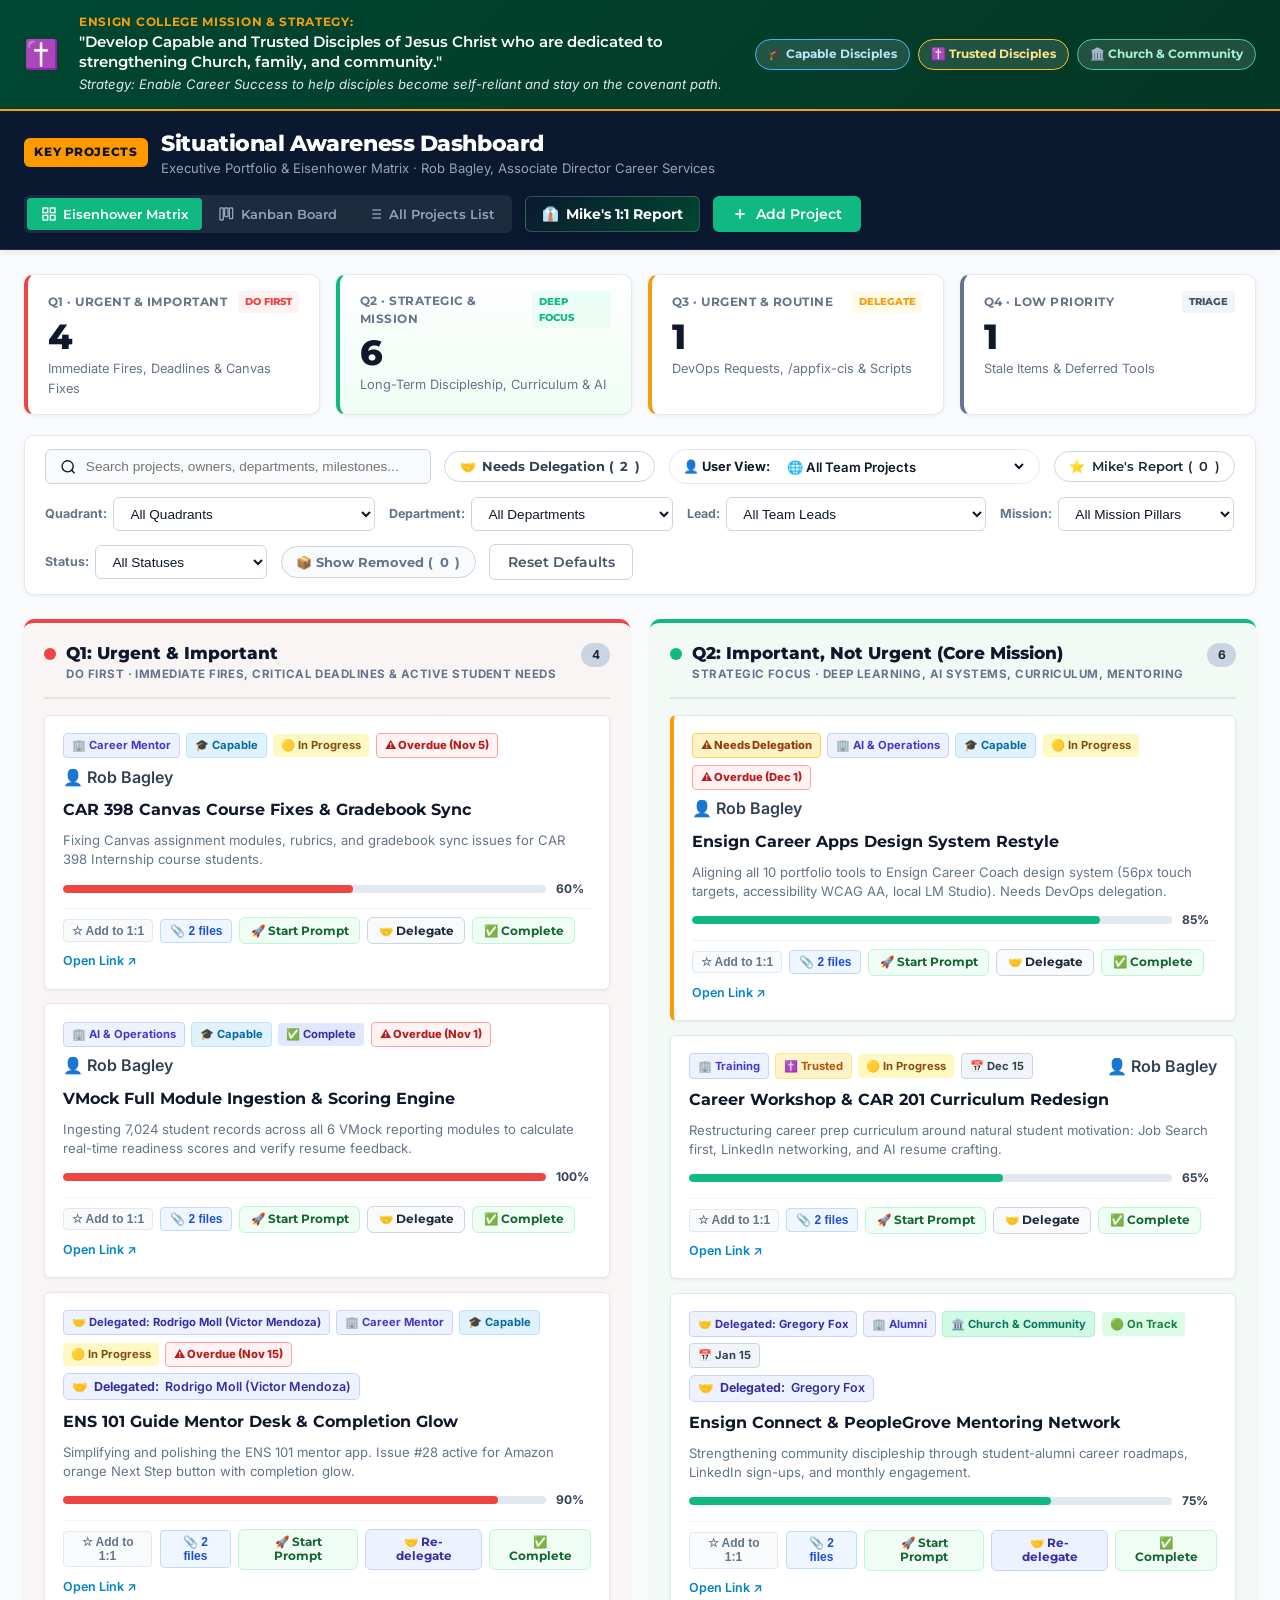
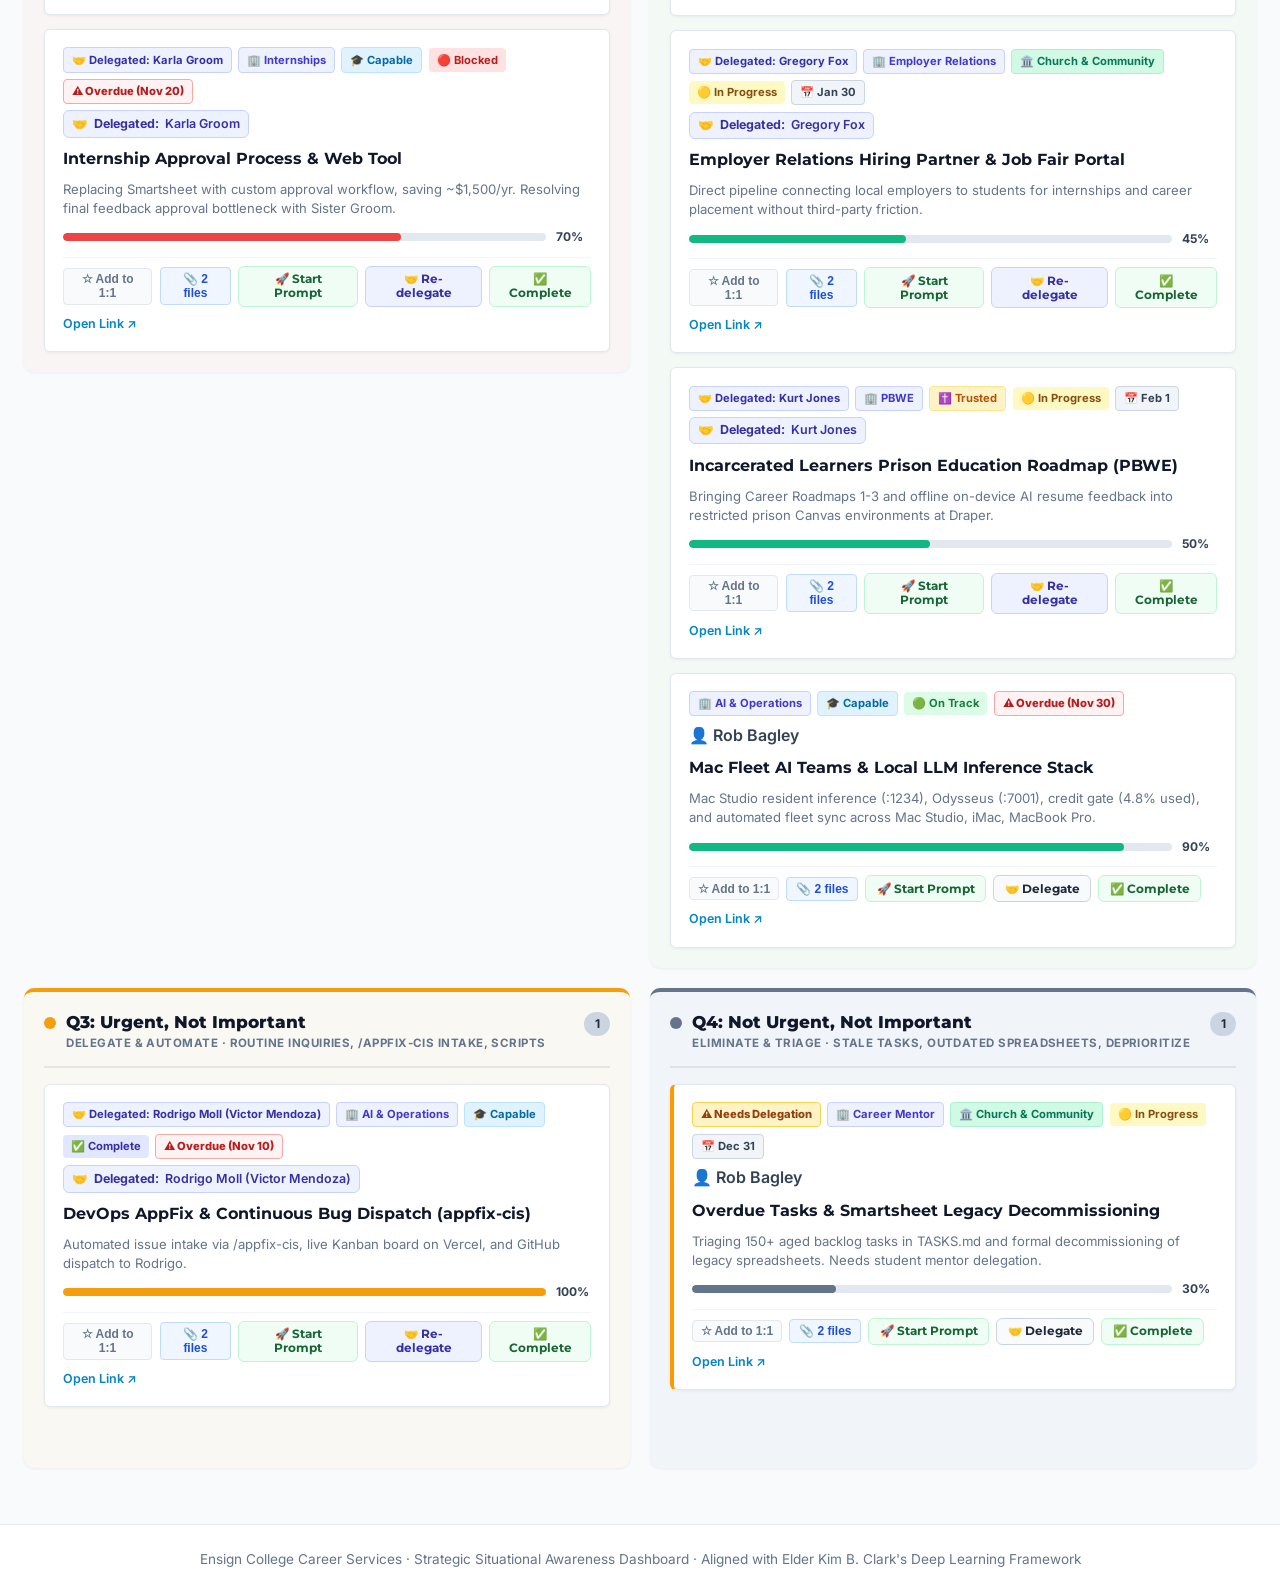
==== public/index.html @ ea10005a "feat(kanban): add Backlog column category across UI, API, MCP, and CLI" ====
<!DOCTYPE html>
<html lang="en">
<head>
  <meta charset="UTF-8">
  <meta name="viewport" content="width=device-width, initial-scale=1.0">
  <title>Ensign Key Projects & Situational Awareness Dashboard</title>
  
  <!-- Favicon and App Manifest -->
  <link rel="icon" type="image/svg+xml" href="favicon.svg">
  <link rel="icon" type="image/png" sizes="32x32" href="favicon-32x32.png">
  <link rel="icon" type="image/png" sizes="16x16" href="favicon-16x16.png">
  <link rel="apple-touch-icon" sizes="180x180" href="apple-touch-icon.png">
  <link rel="manifest" href="site.webmanifest">
  <meta name="theme-color" content="#004731">

  <!-- Typography: Montserrat & Inter (Ensign Career Coach Design System) -->
  <link rel="preconnect" href="https://fonts.googleapis.com">
  <link rel="preconnect" href="https://fonts.gstatic.com" crossorigin>
  <link href="https://fonts.googleapis.com/css2?family=Inter:wght@400;500;600;700&family=Montserrat:wght@600;700;800&display=swap" rel="stylesheet">
  
  <link rel="stylesheet" href="style.css">

  <!-- Vercel Web Analytics -->
  <script>
    window.va = window.va || function () { (window.vaq = window.vaq || []).push(arguments); };
  </script>
  <script defer src="/_vercel/insights/script.js"></script>
  <!-- Vercel Speed Insights -->
  <script>
    window.si = window.si || function () { (window.siq = window.siq || []).push(arguments); };
  </script>
  <script defer src="/_vercel/speed-insights/script.js"></script>
</head>
<body>
  <!-- Mission & Strategic Banner -->
  <div class="mission-banner">
    <div class="mission-container">
      <div class="mission-icon">✝️</div>
      <div class="mission-text">
        <span class="mission-label">Ensign College Mission & Strategy:</span>
        <span class="mission-quote">"Develop Capable and Trusted Disciples of Jesus Christ who are dedicated to strengthening Church, family, and community."</span>
        <span class="strategy-quote">Strategy: Enable Career Success to help disciples become self-reliant and stay on the covenant path.</span>
      </div>
      <div class="mission-pillars">
        <span class="pillar-tag pillar-capable" title="Developing professional competence and practical skills">🎓 Capable Disciples</span>
        <span class="pillar-tag pillar-trusted" title="Developing spiritual integrity and moral character">✝️ Trusted Disciples</span>
        <span class="pillar-tag pillar-community" title="Dedicated to strengthening Church, family, and community">🏛️ Church & Community</span>
      </div>
    </div>
  </div>

  <!-- Header -->
  <header class="app-header">
    <div class="header-container">
      <div class="brand-group">
        <div class="brand-badge">KEY PROJECTS</div>
        <div>
          <h1 class="brand-title">Situational Awareness Dashboard</h1>
          <p class="brand-subtitle">Executive Portfolio & Eisenhower Matrix · Rob Bagley, Associate Director Career Services</p>
        </div>
      </div>
      <div class="header-actions">
        <div class="view-toggle">
          <button id="view-matrix-btn" class="toggle-btn active" title="Eisenhower 2x2 Matrix View">
            <svg width="16" height="16" viewBox="0 0 24 24" fill="none" stroke="currentColor" stroke-width="2"><rect x="3" y="3" width="7" height="7"/><rect x="14" y="3" width="7" height="7"/><rect x="14" y="14" width="7" height="7"/><rect x="3" y="14" width="7" height="7"/></svg>
            Eisenhower Matrix
          </button>
          <button id="view-kanban-btn" class="toggle-btn" title="Trello / Kanban Board View (Grouped by Status with Drag & Drop)">
            <svg width="16" height="16" viewBox="0 0 24 24" fill="none" stroke="currentColor" stroke-width="2"><rect x="3" y="3" width="5" height="18" rx="1"/><rect x="10" y="3" width="5" height="13" rx="1"/><rect x="17" y="3" width="5" height="16" rx="1"/></svg>
            Kanban Board
          </button>
          <button id="view-list-btn" class="toggle-btn" title="All Projects List View">
            <svg width="16" height="16" viewBox="0 0 24 24" fill="none" stroke="currentColor" stroke-width="2"><line x1="8" y1="6" x2="21" y2="6"/><line x1="8" y1="12" x2="21" y2="12"/><line x1="8" y1="18" x2="21" y2="18"/><line x1="3" y1="6" x2="3.01" y2="6"/><line x1="3" y1="12" x2="3.01" y2="12"/><line x1="3" y1="18" x2="3.01" y2="18"/></svg>
            All Projects List
          </button>
        </div>
        <button id="exec-summary-btn" class="btn btn-secondary btn-exec-summary" title="Generate Executive Summary & 1:1 Report for Director Mike Ray">
          <span class="btn-icon">👔</span> Mike's 1:1 Report
        </button>
        <button id="add-project-btn" class="btn btn-primary">
          <svg width="16" height="16" viewBox="0 0 24 24" fill="none" stroke="currentColor" stroke-width="2.5"><line x1="12" y1="5" x2="12" y2="19"/><line x1="5" y1="12" x2="19" y2="12"/></svg>
          Add Project
        </button>
      </div>
    </div>
  </header>

  <main class="dashboard-container">
    <!-- Toolbar & Summary Metrics -->
    <section class="toolbar">
      <div class="metrics-grid">
        <div class="metric-card metric-q1">
          <div class="metric-top">
            <span class="metric-label">Q1 · Urgent & Important</span>
            <span class="metric-quadrant-badge">DO FIRST</span>
          </div>
          <span class="metric-value" id="count-q1">0</span>
          <span class="metric-desc">Immediate Fires, Deadlines & Canvas Fixes</span>
        </div>
        <div class="metric-card metric-q2">
          <div class="metric-top">
            <span class="metric-label">Q2 · Strategic & Mission</span>
            <span class="metric-quadrant-badge">DEEP FOCUS</span>
          </div>
          <span class="metric-value" id="count-q2">0</span>
          <span class="metric-desc">Long-Term Discipleship, Curriculum & AI</span>
        </div>
        <div class="metric-card metric-q3">
          <div class="metric-top">
            <span class="metric-label">Q3 · Urgent & Routine</span>
            <span class="metric-quadrant-badge">DELEGATE</span>
          </div>
          <span class="metric-value" id="count-q3">0</span>
          <span class="metric-desc">DevOps Requests, /appfix-cis & Scripts</span>
        </div>
        <div class="metric-card metric-q4">
          <div class="metric-top">
            <span class="metric-label">Q4 · Low Priority</span>
            <span class="metric-quadrant-badge">TRIAGE</span>
          </div>
          <span class="metric-value" id="count-q4">0</span>
          <span class="metric-desc">Stale Items & Deferred Tools</span>
        </div>
      </div>

      <!-- Controls & Filter Bar -->
      <div class="controls-bar">
        <div class="search-box">
          <svg width="18" height="18" viewBox="0 0 24 24" fill="none" stroke="currentColor" stroke-width="2"><circle cx="11" cy="11" r="8"/><path d="M21 21l-4.35-4.35"/></svg>
          <input type="text" id="search-input" placeholder="Search projects, owners, departments, milestones...">
        </div>

        <!-- Quick "Needs Delegation" Filter Toggle Button -->
        <button id="needs-delegation-btn" class="pill-btn btn-delegation-toggle" title="Filter projects that need delegation or are delegated">
          <span class="pill-icon">🤝</span> Needs Delegation (<span id="needs-delegation-count">0</span>)
        </button>

        <!-- User Perspective View Selector -->
        <div class="user-view-group">
          <label for="user-view-select" class="user-view-label">👤 User View:</label>
          <select id="user-view-select" class="user-view-select" title="Switch dashboard view to see personal and delegated projects for a specific team member">
            <option value="all">🌐 All Team Projects</option>
            <option value="rob">👤 Rob Bagley (Assoc Director)</option>
            <option value="rodrigo">💻 Rodrigo Moll (DevOps Lead)</option>
            <option value="greg">👔 Gregory Fox (Assoc Director)</option>
            <option value="karla">🤝 Karla Groom (Internships)</option>
            <option value="kurt">🏛️ Kurt Jones (PBWE / Prison Ed)</option>
            <option value="joseph">🎓 Joseph Bonilla Abarca (Alumni)</option>
          </select>
        </div>

        <!-- Quick "Mike's Report" Toggle Button -->
        <button id="mikes-report-btn" class="pill-btn btn-mikes-toggle" title="Filter to show only projects marked for Director Mike Ray 1:1 Report">
          <span class="pill-icon">⭐</span> Mike's Report (<span id="mikes-report-count">0</span>)
        </button>

        <!-- Eisenhower Quadrant Filter -->
        <div class="filter-group">
          <label for="filter-quadrant-select" class="filter-label">Quadrant:</label>
          <select id="filter-quadrant-select">
            <option value="all">All Quadrants</option>
            <option value="Q1">Q1: Urgent &amp; Important (Do First)</option>
            <option value="Q2">Q2: Strategic Mission (Deep Focus)</option>
            <option value="Q3">Q3: Urgent &amp; Routine (Delegate)</option>
            <option value="Q4">Q4: Low Priority (Triage)</option>
          </select>
        </div>

        <!-- Department Category Filter -->
        <div class="filter-group">
          <label for="filter-department" class="filter-label">Department:</label>
          <select id="filter-department">
            <option value="all">All Departments</option>
            <option value="Career Mentor">Career Mentor</option>
            <option value="Alumni">Alumni</option>
            <option value="Employer Relations">Employer Relations</option>
            <option value="PBWE">PBWE (Prison Education)</option>
            <option value="Internships">Internships</option>
            <option value="Training">Training</option>
            <option value="AI & Operations">AI & Operations</option>
          </select>
        </div>

        <!-- Lead / Owner Filter -->
        <div class="filter-group">
          <label for="filter-owner" class="filter-label">Lead:</label>
          <select id="filter-owner">
            <option value="all">All Team Leads</option>
          </select>
        </div>

        <!-- Mission Pillar Filter -->
        <div class="filter-group">
          <label for="filter-pillar" class="filter-label">Mission:</label>
          <select id="filter-pillar">
            <option value="all">All Mission Pillars</option>
            <option value="Capable">Capable Disciples</option>
            <option value="Trusted">Trusted Disciples</option>
            <option value="Community">Church & Community</option>
          </select>
        </div>

        <!-- Status Filter -->
        <div class="filter-group">
          <label for="filter-status" class="filter-label">Status:</label>
          <select id="filter-status">
            <option value="all">All Statuses</option>
            <option value="Backlog">📥 Backlog</option>
            <option value="On Track">🟢 On Track</option>
            <option value="In Progress">🟡 In Progress</option>
            <option value="Blocked">🔴 Blocked / Waiting</option>
            <option value="Completed">✅ Completed</option>
          </select>
        </div>

        <!-- Toggle Archive / Removed Cards Button -->
        <button id="toggle-removed-btn" class="pill-btn btn-archive-toggle" title="Show or hide cards marked Complete & Removed">
          📦 Show Removed (<span id="removed-count">0</span>)
        </button>

        <button id="reset-storage-btn" class="btn btn-outline" title="Reset to standard Mem project defaults">Reset Defaults</button>
      </div>

      <!-- Active User View Perspective Banner -->
      <div id="active-user-view-banner" class="active-user-view-banner" style="display: none;">
        <div class="banner-left">
          <span class="banner-badge user-view-badge">PERSPECTIVE</span>
          <span id="active-user-view-text" class="banner-text">Viewing Rodrigo Moll's Workspace (3 projects)</span>
        </div>
        <button type="button" id="clear-user-view-btn" class="btn-clear-user-view" title="Reset view back to all team projects">✕ View All Team Projects</button>
      </div>

      <!-- Active Quadrant Filter Banner -->
      <div id="active-quadrant-banner" class="active-quadrant-banner" style="display: none;">
        <div class="banner-left">
          <span class="banner-badge">ACTIVE FILTER</span>
          <span id="active-quadrant-banner-text" class="banner-text">Showing Q1: Urgent &amp; Important projects only</span>
        </div>
        <button type="button" id="clear-quadrant-banner-btn" class="btn-clear-quadrant" title="Clear Quadrant Filter">✕ Show All Quadrants</button>
      </div>
    </section>

    <!-- VIEW 1: Eisenhower Matrix View (2x2 Grid) -->
    <section id="matrix-view" class="eisenhower-grid">
      <!-- Q1: Urgent & Important (Do First) -->
      <div class="quadrant-box q1-box">
        <div class="quadrant-header">
          <div class="quadrant-title-group">
            <span class="quadrant-indicator q1-ind"></span>
            <div>
              <h2 class="quadrant-title">Q1: Urgent & Important</h2>
              <span class="quadrant-action">DO FIRST · Immediate Fires, Critical Deadlines & Active Student Needs</span>
            </div>
          </div>
          <span class="quadrant-count" id="count-badge-q1">0</span>
        </div>
        <div class="quadrant-cards" id="cards-q1"></div>
      </div>

      <!-- Q2: Not Urgent & Important (Schedule / Strategic Mission) -->
      <div class="quadrant-box q2-box">
        <div class="quadrant-header">
          <div class="quadrant-title-group">
            <span class="quadrant-indicator q2-ind"></span>
            <div>
              <h2 class="quadrant-title">Q2: Important, Not Urgent (Core Mission)</h2>
              <span class="quadrant-action">STRATEGIC FOCUS · Deep Learning, AI Systems, Curriculum, Mentoring</span>
            </div>
          </div>
          <span class="quadrant-count" id="count-badge-q2">0</span>
        </div>
        <div class="quadrant-cards" id="cards-q2"></div>
      </div>

      <!-- Q3: Urgent & Not Important (Delegate / Automate) -->
      <div class="quadrant-box q3-box">
        <div class="quadrant-header">
          <div class="quadrant-title-group">
            <span class="quadrant-indicator q3-ind"></span>
            <div>
              <h2 class="quadrant-title">Q3: Urgent, Not Important</h2>
              <span class="quadrant-action">DELEGATE & AUTOMATE · Routine Inquiries, /appfix-cis Intake, Scripts</span>
            </div>
          </div>
          <span class="quadrant-count" id="count-badge-q3">0</span>
        </div>
        <div class="quadrant-cards" id="cards-q3"></div>
      </div>

      <!-- Q4: Not Urgent & Not Important (Eliminate / Triage) -->
      <div class="quadrant-box q4-box">
        <div class="quadrant-header">
          <div class="quadrant-title-group">
            <span class="quadrant-indicator q4-ind"></span>
            <div>
              <h2 class="quadrant-title">Q4: Not Urgent, Not Important</h2>
              <span class="quadrant-action">ELIMINATE & TRIAGE · Stale Tasks, Outdated Spreadsheets, Deprioritize</span>
            </div>
          </div>
          <span class="quadrant-count" id="count-badge-q4">0</span>
        </div>
        <div class="quadrant-cards" id="cards-q4"></div>
      </div>
    </section>

    <!-- VIEW 2: Trello / Kanban Board View (Grouped by Workflow Status) -->
    <section id="kanban-view" class="kanban-board-view" style="display: none;">
      <!-- Column 1: Backlog -->
      <div class="kanban-column kanban-col-backlog" id="kanban-col-backlog" data-status="Backlog">
        <div class="kanban-column-header">
          <div class="kanban-col-title-group">
            <span class="kanban-col-indicator ind-backlog"></span>
            <h2 class="kanban-col-title">📥 Backlog</h2>
            <span class="kanban-col-count" id="count-kanban-backlog">0</span>
          </div>
          <p class="kanban-col-subtitle">Queued & upcoming tasks</p>
        </div>
        <div class="kanban-column-cards" id="cards-kanban-backlog" data-status="Backlog"></div>
      </div>

      <!-- Column 2: On Track / Planning -->
      <div class="kanban-column kanban-col-on-track" id="kanban-col-on-track" data-status="On Track">
        <div class="kanban-column-header">
          <div class="kanban-col-title-group">
            <span class="kanban-col-indicator ind-on-track"></span>
            <h2 class="kanban-col-title">🟢 On Track</h2>
            <span class="kanban-col-count" id="count-kanban-on-track">0</span>
          </div>
          <p class="kanban-col-subtitle">On schedule & planning</p>
        </div>
        <div class="kanban-column-cards" id="cards-kanban-on-track" data-status="On Track"></div>
      </div>

      <!-- Column 2: In Progress -->
      <div class="kanban-column kanban-col-in-progress" id="kanban-col-in-progress" data-status="In Progress">
        <div class="kanban-column-header">
          <div class="kanban-col-title-group">
            <span class="kanban-col-indicator ind-in-progress"></span>
            <h2 class="kanban-col-title">🟡 In Progress</h2>
            <span class="kanban-col-count" id="count-kanban-in-progress">0</span>
          </div>
          <p class="kanban-col-subtitle">Active execution & work</p>
        </div>
        <div class="kanban-column-cards" id="cards-kanban-in-progress" data-status="In Progress"></div>
      </div>

      <!-- Column 3: Blocked / Waiting -->
      <div class="kanban-column kanban-col-blocked" id="kanban-col-blocked" data-status="Blocked">
        <div class="kanban-column-header">
          <div class="kanban-col-title-group">
            <span class="kanban-col-indicator ind-blocked"></span>
            <h2 class="kanban-col-title">🔴 Blocked / Waiting</h2>
            <span class="kanban-col-count" id="count-kanban-blocked">0</span>
          </div>
          <p class="kanban-col-subtitle">Needs unblocking or review</p>
        </div>
        <div class="kanban-column-cards" id="cards-kanban-blocked" data-status="Blocked"></div>
      </div>

      <!-- Column 4: Completed -->
      <div class="kanban-column kanban-col-completed" id="kanban-col-completed" data-status="Completed">
        <div class="kanban-column-header">
          <div class="kanban-col-title-group">
            <span class="kanban-col-indicator ind-completed"></span>
            <h2 class="kanban-col-title">✅ Completed</h2>
            <span class="kanban-col-count" id="count-kanban-completed">0</span>
          </div>
          <p class="kanban-col-subtitle">Delivered & verified</p>
        </div>
        <div class="kanban-column-cards" id="cards-kanban-completed" data-status="Completed"></div>
      </div>
    </section>

    <!-- VIEW 3: All Projects List View -->
    <section id="list-view" class="projects-list-view" style="display: none;">
      <div class="list-cards-container" id="all-projects-list"></div>
    </section>
  </main>

  <!-- Project Edit / Add Modal -->
  <div id="project-modal" class="modal-overlay" style="display: none;">
    <div class="modal-card">
      <div class="modal-header">
        <h3 id="modal-title">Edit Project</h3>
        <button id="modal-close" class="btn-close">&times;</button>
      </div>
      <form id="project-form">
        <input type="hidden" id="form-id">
        <div class="form-row">
          <div class="form-group flex-2">
            <label for="form-title">Project Name</label>
            <input type="text" id="form-title" required placeholder="e.g. CAR 398 Canvas fixes">
          </div>
          <div class="form-group flex-1 combobox-wrapper">
            <label for="form-owner">Owner / Lead (Type to search)</label>
            <div class="combobox-input-container">
              <input type="text" id="form-owner" class="combobox-input" autocomplete="off" placeholder="Type to search team members..." required>
              <button type="button" class="combobox-toggle-btn" id="owner-toggle-btn" tabindex="-1" title="Show all team members">▾</button>
            </div>
            <ul id="owner-dropdown-list" class="combobox-dropdown" style="display: none;"></ul>
          </div>
        </div>

        <div class="form-row">
          <div class="form-group flex-1">
            <label class="checkbox-label" for="form-needs-delegation" style="margin-top: 1.8rem;">
              <input type="checkbox" id="form-needs-delegation">
              <span>⚠️ Flag as <strong>Needs Delegation</strong></span>
            </label>
          </div>
          <div class="form-group flex-2 combobox-wrapper">
            <label for="form-delegated-owner">Delegated Worker (Type to search)</label>
            <div class="combobox-input-container">
              <input type="text" id="form-delegated-owner" class="combobox-input" autocomplete="off" placeholder="Leave blank if owned by Rob, or pick coworker...">
              <button type="button" class="combobox-toggle-btn" id="delegated-toggle-btn" tabindex="-1" title="Show all team members">▾</button>
            </div>
            <ul id="delegated-dropdown-list" class="combobox-dropdown" style="display: none;"></ul>
          </div>
        </div>

        <div class="form-row">
          <div class="form-group flex-1">
            <label for="form-department">Department Category</label>
            <select id="form-department" required>
              <option value="Career Mentor">Career Mentor</option>
              <option value="Alumni">Alumni</option>
              <option value="Employer Relations">Employer Relations</option>
              <option value="PBWE">PBWE (Prison Education)</option>
              <option value="Internships">Internships</option>
              <option value="Training">Training</option>
              <option value="AI & Operations">AI & Operations</option>
            </select>
          </div>
          <div class="form-group flex-1">
            <label for="form-due-date">Target Due Date</label>
            <input type="date" id="form-due-date" required>
          </div>
        </div>

        <div class="form-row">
          <div class="form-group flex-1">
            <label for="form-quadrant">Eisenhower Quadrant</label>
            <select id="form-quadrant" required>
              <option value="Q1">Q1: Urgent & Important (Do First)</option>
              <option value="Q2">Q2: Important, Not Urgent (Strategic Mission)</option>
              <option value="Q3">Q3: Urgent, Not Important (Delegate/Automate)</option>
              <option value="Q4">Q4: Not Urgent, Not Important (Triage)</option>
            </select>
          </div>
          <div class="form-group flex-1">
            <label for="form-pillar">Mission Pillar</label>
            <select id="form-pillar" required>
              <option value="Capable">🎓 Capable Disciples</option>
              <option value="Trusted">✝️ Trusted Disciples</option>
              <option value="Community">🏛️ Church & Community</option>
            </select>
          </div>
          <div class="form-group flex-1">
            <label for="form-status">Status</label>
            <select id="form-status" required>
              <option value="Backlog">📥 Backlog</option>
              <option value="On Track">🟢 On Track</option>
              <option value="In Progress">🟡 In Progress</option>
              <option value="Blocked">🔴 Blocked / Waiting</option>
              <option value="Completed">✅ Completed</option>
            </select>
          </div>
        </div>

        <div class="form-group">
          <label for="form-progress">Progress (%): <span id="progress-val">50%</span></label>
          <input type="range" id="form-progress" min="0" max="100" value="50">
        </div>

        <div class="form-group">
          <label for="form-description">Description & Strategic Intent</label>
          <textarea id="form-description" rows="3" placeholder="Context, blockers, student impact..."></textarea>
        </div>

        <div class="form-row">
          <div class="form-group flex-1">
            <label for="form-link">Primary Link / URL (GitHub, Canvas, Vercel)</label>
            <input type="url" id="form-link" placeholder="https://...">
          </div>
          <div class="form-group flex-1">
            <label for="form-prompt-doc">Start Prompt Document (OneDrive filename)</label>
            <input type="text" id="form-prompt-doc" placeholder="e.g. car398-canvas-fixes.md">
          </div>
        </div>

        <!-- Project Attachments & Resources Section -->
        <div class="form-attachments-section">
          <div class="attachments-header">
            <label class="attachments-title">📎 Project Attachments &amp; Files (<span id="modal-attachments-count">0</span>)</label>
            <span class="attachments-subtitle">Upload files (PDF, screenshots, docs) or link OneDrive/Cloud files</span>
          </div>

          <!-- Existing Attachments List -->
          <div id="modal-attachments-list" class="attachments-list-container">
            <div class="empty-attachments-msg">No attachments yet. Drop files or add links below.</div>
          </div>

          <!-- Add Attachment Input Box -->
          <div class="attachment-input-card">
            <!-- Drag & Drop Upload Zone -->
            <div id="drop-zone" class="file-drop-target">
              <input type="file" id="form-attachment-file-input" multiple style="display: none;">
              <span class="drop-zone-icon">📤</span>
              <div class="drop-zone-label">
                <strong>Drag &amp; drop files here</strong> or <button type="button" class="btn-browse-link" onclick="document.getElementById('form-attachment-file-input').click()">Browse files</button>
              </div>
              <span class="drop-zone-sub">PDF, PNG/JPG images, Word, Excel, Markdown, Text, ZIP</span>
            </div>

            <!-- Add URL / OneDrive Link Row -->
            <div class="attachment-link-adder">
              <span class="link-adder-label">Or attach a Cloud Document / OneDrive Link:</span>
              <div class="link-adder-inputs">
                <input type="text" id="form-att-link-name" placeholder="File / Link title (e.g. OneDrive Project Notes)..." class="flex-1">
                <input type="url" id="form-att-link-url" placeholder="https://onedrive.live.com/... or https://..." class="flex-2">
                <button type="button" id="btn-add-attachment-link" class="btn btn-secondary btn-sm">📎 Add Link</button>
              </div>
            </div>
          </div>
        </div>

        <div class="form-group form-checkbox-group">
          <label class="checkbox-label" for="form-in-mikes-report">
            <input type="checkbox" id="form-in-mikes-report">
            <span>⭐ <strong>Include in Mike Ray 1:1 Report</strong> (features this project in the executive briefing)</span>
          </label>
        </div>

        <div class="form-actions">
          <div class="modal-left-actions">
            <button type="button" id="modal-complete-remove-btn" class="btn btn-complete-remove-modal" title="Mark 100% complete and remove from active dashboard">
              ✅ Complete & Remove
            </button>
            <button type="button" id="modal-restore-btn" class="btn btn-outline" style="display:none;" title="Restore this card back to the active dashboard">
              ↩️ Restore Card
            </button>
          </div>
          <div class="modal-right-actions">
            <button type="button" id="modal-cancel" class="btn btn-outline">Cancel</button>
            <button type="submit" class="btn btn-primary">Save Project</button>
          </div>
        </div>
      </form>
    </div>
  </div>

  
  <!-- Delegate Coworker Pick List Modal -->
  <div id="delegate-modal" class="modal-overlay" style="display: none;">
    <div class="modal-card modal-card-delegate">
      <div class="modal-header">
        <div>
          <h3 id="delegate-modal-title">Delegate Project</h3>
          <p id="delegate-modal-subtitle" class="modal-subtitle">Select a coworker from the CIS team roster to take ownership. If unselected, Rob Bagley remains the assumed owner.</p>
        </div>
        <button id="delegate-modal-close" class="btn-close">&times;</button>
      </div>
      
      <div class="delegate-body">
        <!-- Current Status Banner -->
        <div id="delegate-current-status" class="delegate-status-banner"></div>

        <!-- Flag as Needs Delegation toggle -->
        <div class="delegate-flag-row">
          <label class="checkbox-label" for="delegate-flag-checkbox">
            <input type="checkbox" id="delegate-flag-checkbox">
            <span>Mark project as <strong>Needs Delegation</strong> (shows badge on card)</span>
          </label>
        </div>

        <!-- Search Pick List -->
        <div class="delegate-search-container">
          <label for="delegate-search-input" class="search-label">Pick Coworker from CIS Team Roster (34 Members):</label>
          <div class="search-input-wrapper">
            <svg width="16" height="16" viewBox="0 0 24 24" fill="none" stroke="currentColor" stroke-width="2"><circle cx="11" cy="11" r="8"/><path d="M21 21l-4.35-4.35"/></svg>
            <input type="text" id="delegate-search-input" placeholder="Type coworker name or role (e.g. Rodrigo, Karla, Grover, Jorge)..." autocomplete="off">
          </div>
        </div>

        <!-- Scrollable Coworker Pick List -->
        <div class="delegate-picklist-wrapper">
          <ul id="delegate-picklist" class="delegate-picklist"></ul>
        </div>

        <div class="delegate-modal-footer">
          <button type="button" id="delegate-revert-btn" class="btn btn-outline btn-revert-rob">
            👤 Clear Delegation (Owner: Rob Bagley)
          </button>
          <button type="button" id="delegate-cancel-btn" class="btn btn-outline">Close</button>
        </div>
      </div>
    </div>
  </div>

  
  <!-- Prompt to Start Project Modal -->
  <div id="prompt-modal" class="modal-overlay" style="display: none;">
    <div class="modal-card modal-card-prompt">
      <div class="modal-header">
        <div>
          <h3 id="prompt-modal-title">🚀 Prompt to Start Project</h3>
          <p id="prompt-modal-subtitle" class="modal-subtitle">Ready-to-run prompt document from OneDrive PROMPTS to Start Projects</p>
        </div>
        <button id="prompt-modal-close" class="btn-close">&times;</button>
      </div>
      <div class="prompt-modal-body">
        <div class="prompt-actions-bar">
          <button type="button" id="prompt-copy-btn" class="btn btn-primary btn-copy-prompt">
            📋 Copy Prompt to Clipboard
          </button>
          <a id="prompt-doc-link" href="#" target="_blank" rel="noopener" class="btn btn-outline btn-open-doc">
            📄 Open Raw Document ↗
          </a>
          <span id="prompt-copy-feedback" class="copy-feedback-pill" style="display: none;">✅ Copied to clipboard! Ready to paste into Claude, Codex, or Antigravity</span>
        </div>
        <div class="prompt-code-container">
          <pre id="prompt-content-pre" class="prompt-pre"></pre>
        </div>
      </div>
    </div>
  </div>

  <footer class="app-footer">
    <div class="footer-container">
      <p>Ensign College Career Services · Strategic Situational Awareness Dashboard · Aligned with Elder Kim B. Clark's Deep Learning Framework</p>
    </div>
  </footer>

  <!-- Modal: Executive Summary & Mike Ray 1:1 Report -->
  <div id="exec-summary-modal" class="modal-overlay" style="display: none;">
    <div class="modal-card modal-card-summary">
      <div class="modal-header">
        <div>
          <div class="modal-header-badge">EXECUTIVE BRIEFING</div>
          <h3 id="exec-summary-title">Director 1:1 Report · Mike Ray</h3>
          <p class="modal-subtitle">Ensign College Career Services · Situational Awareness &amp; Key Projects Portfolio</p>
        </div>
        <button type="button" id="exec-summary-close" class="btn-close" aria-label="Close modal">&times;</button>
      </div>
      
      <div class="modal-body modal-summary-body">
        <div class="summary-toolbar-actions">
          <div class="summary-scope-selector">
            <span class="scope-label">Report Scope:</span>
            <div class="scope-pills">
              <button type="button" id="summary-scope-mikes" class="scope-btn active">⭐ Mike's 1:1 Selected (<span id="summary-mikes-count">0</span>)</button>
              <button type="button" id="summary-scope-all" class="scope-btn">🌐 All Active Key Projects (<span id="summary-all-count">0</span>)</button>
            </div>
          </div>
          <div class="summary-btn-group">
            <button type="button" id="summary-copy-md-btn" class="btn btn-primary btn-copy-summary">
              📋 Copy Formatted Markdown
            </button>
            <button type="button" id="summary-print-btn" class="btn btn-outline btn-print-summary">
              🖨️ Print / Save PDF
            </button>
          </div>
        </div>
        
        <div id="summary-copy-feedback" class="copy-feedback-pill" style="display: none;">
          ✅ Executive summary copied to clipboard! Ready to paste into Mem, Teams, or Outlook 1:1 notes.
        </div>
        
        <div class="summary-preview-container" id="summary-rendered-preview">
          <!-- Dynamically populated executive summary preview -->
        </div>
      </div>
    </div>
  </div>

  <!-- Modal: Attachment Viewer -->
  <div id="attachment-viewer-modal" class="modal-overlay" style="display: none;">
    <div class="modal-card modal-card-attachments">
      <div class="modal-header">
        <div>
          <div class="modal-header-badge">PROJECT ATTACHMENTS</div>
          <h3 id="att-viewer-title">Project Attachments</h3>
          <p id="att-viewer-subtitle" class="modal-subtitle"></p>
        </div>
        <button type="button" id="att-viewer-close" class="btn-close" aria-label="Close modal">&times;</button>
      </div>
      <div class="modal-body modal-attachments-body">
        <div id="att-viewer-list" class="viewer-attachments-grid">
          <!-- Dynamically populated cards with download / preview buttons -->
        </div>
      </div>
      <div class="modal-footer" style="display: flex; justify-content: space-between; align-items: center; padding: 1rem 1.5rem; border-top: 1px solid var(--border-subtle);">
        <button type="button" id="att-viewer-edit-btn" class="btn btn-outline">✏️ Manage Attachments in Edit Modal</button>
        <button type="button" id="att-viewer-done-btn" class="btn btn-primary">Done</button>
      </div>
    </div>
  </div>

  <script src="app.js"></script>
</body>
</html>
---- public/style.css ----
/* Ensign Career Coach Design System - Key Projects Dashboard Stylesheet */

:root {
  /* Ensign Brand Palette */
  --ensign-navy: #0A192F;
  --ensign-navy-light: #1E293B;
  --ensign-forest: #004731;
  --ensign-emerald: #10B981;
  --ensign-emerald-dark: #059669;
  --ensign-emerald-subtle: #D1FAE5;
  --ensign-orange: #FF9900;
  --ensign-gold: #F59E0B;
  
  /* Eisenhower Quadrant Colors */
  --q1-color: #EF4444; /* Urgent & Important / Red */
  --q1-subtle: #FEF2F2;
  --q2-color: #10B981; /* Strategic Mission / Emerald Green */
  --q2-subtle: #ECFDF5;
  --q3-color: #F59E0B; /* Urgent, Not Important / Amber Orange */
  --q3-subtle: #FFFBEB;
  --q4-color: #64748B; /* Not Urgent, Not Important / Slate */
  --q4-subtle: #F8FAFC;

  /* Typography */
  --font-heading: 'Montserrat', -apple-system, BlinkMacSystemFont, "Segoe UI", Roboto, sans-serif;
  --font-body: 'Inter', -apple-system, BlinkMacSystemFont, "Segoe UI", Roboto, sans-serif;

  /* Surfaces & Borders */
  --bg-page: #F8FAFC;
  --bg-surface: #FFFFFF;
  --border-subtle: #E2E8F0;
  --border-strong: #CBD5E1;
  --text-main: #0F172A;
  --text-muted: #64748B;

  /* Spacing & Touch Targets */
  --radius-sm: 6px;
  --radius-md: 10px;
  --radius-lg: 14px;
  --shadow-sm: 0 1px 3px rgba(0, 0, 0, 0.06);
  --shadow-md: 0 4px 6px -1px rgba(0, 0, 0, 0.08);
  --shadow-hover: 0 10px 15px -3px rgba(0, 0, 0, 0.1);
}

* {
  box-sizing: border-box;
  margin: 0;
  padding: 0;
}

body {
  font-family: var(--font-body);
  background-color: var(--bg-page);
  color: var(--text-main);
  min-height: 100vh;
  display: flex;
  flex-direction: column;
  line-height: 1.5;
  -webkit-font-smoothing: antialiased;
}

/* Mission & Strategic Banner */
.mission-banner {
  background: linear-gradient(135deg, var(--ensign-forest) 0%, #033624 100%);
  color: #FFFFFF;
  border-bottom: 2px solid var(--ensign-gold);
  padding: 0.85rem 1.5rem;
}

.mission-container {
  max-width: 1600px;
  margin: 0 auto;
  display: flex;
  align-items: center;
  gap: 1.25rem;
  flex-wrap: wrap;
}

.mission-icon {
  font-size: 1.75rem;
  line-height: 1;
}

.mission-text {
  flex: 1;
  min-width: 300px;
  display: flex;
  flex-direction: column;
  gap: 0.15rem;
}

.mission-label {
  font-family: var(--font-heading);
  font-size: 0.72rem;
  font-weight: 700;
  text-transform: uppercase;
  letter-spacing: 0.06em;
  color: var(--ensign-gold);
}

.mission-quote {
  font-family: var(--font-heading);
  font-weight: 600;
  font-size: 0.92rem;
  line-height: 1.35;
}

.strategy-quote {
  font-size: 0.82rem;
  color: #E2E8F0;
  font-style: italic;
}

.mission-pillars {
  display: flex;
  gap: 0.5rem;
  align-items: center;
  flex-wrap: wrap;
}

.pillar-tag {
  font-family: var(--font-heading);
  font-size: 0.75rem;
  font-weight: 700;
  padding: 0.35rem 0.75rem;
  border-radius: 9999px;
  background-color: rgba(255, 255, 255, 0.12);
  border: 1px solid rgba(255, 255, 255, 0.2);
  cursor: default;
  transition: all 0.2s ease;
}

.pillar-tag:hover {
  background-color: rgba(255, 255, 255, 0.25);
  transform: translateY(-1px);
}

.pillar-capable { border-color: #38BDF8; color: #BAE6FD; }
.pillar-trusted { border-color: #FBBF24; color: #FDE68A; }
.pillar-community { border-color: #34D399; color: #A7F3D0; }

/* Header & Brand */
.app-header {
  background-color: var(--ensign-navy);
  color: #FFFFFF;
  padding: 1rem 1.5rem;
  box-shadow: var(--shadow-md);
  border-bottom: 1px solid rgba(255, 255, 255, 0.1);
}

.header-container {
  max-width: 1600px;
  margin: 0 auto;
  display: flex;
  justify-content: space-between;
  align-items: center;
  flex-wrap: wrap;
  gap: 1rem;
}

.brand-group {
  display: flex;
  align-items: center;
  gap: 0.85rem;
}

.brand-badge {
  background-color: var(--ensign-orange);
  color: #0F172A;
  font-family: var(--font-heading);
  font-size: 0.72rem;
  font-weight: 800;
  padding: 0.35rem 0.65rem;
  border-radius: var(--radius-sm);
  letter-spacing: 0.05em;
}

.brand-title {
  font-family: var(--font-heading);
  font-size: 1.35rem;
  font-weight: 800;
  letter-spacing: -0.02em;
  color: #FFFFFF;
}

.brand-subtitle {
  font-size: 0.82rem;
  color: #94A3B8;
}

.header-actions {
  display: flex;
  align-items: center;
  gap: 0.85rem;
  flex-wrap: wrap;
}

/* View Toggle */
.view-toggle {
  background-color: rgba(255, 255, 255, 0.08);
  border-radius: var(--radius-sm);
  padding: 3px;
  display: flex;
  gap: 3px;
}

.toggle-btn {
  background: transparent;
  border: none;
  color: #94A3B8;
  font-family: var(--font-heading);
  font-size: 0.82rem;
  font-weight: 600;
  padding: 0.5rem 0.85rem;
  border-radius: 4px;
  cursor: pointer;
  display: inline-flex;
  align-items: center;
  gap: 0.4rem;
  transition: all 0.2s ease;
}

.toggle-btn.active {
  background-color: var(--ensign-emerald);
  color: #FFFFFF;
}

.btn {
  display: inline-flex;
  align-items: center;
  gap: 0.5rem;
  font-family: var(--font-heading);
  font-size: 0.85rem;
  font-weight: 600;
  padding: 0.55rem 1.1rem;
  border-radius: var(--radius-sm);
  cursor: pointer;
  text-decoration: none;
  transition: all 0.2s ease;
  border: 1px solid transparent;
}

.btn-primary {
  background-color: var(--ensign-emerald);
  color: #FFFFFF;
}

.btn-primary:hover {
  background-color: #059669;
}

.btn-outline {
  background-color: transparent;
  color: #475569;
  border-color: #CBD5E1;
}

.btn-outline:hover {
  background-color: #E2E8F0;
  color: #0F172A;
}

/* Filter Pill Buttons */
.pill-btn {
  display: inline-flex;
  align-items: center;
  gap: 0.4rem;
  font-family: var(--font-heading);
  font-size: 0.8rem;
  font-weight: 700;
  padding: 0.45rem 0.9rem;
  border-radius: 9999px;
  cursor: pointer;
  border: 1px solid var(--border-strong);
  background-color: #FFFFFF;
  color: #334155;
  transition: all 0.2s ease;
}

.pill-btn:hover {
  background-color: #F1F5F9;
  border-color: #94A3B8;
}

.pill-btn.active {
  background-color: var(--ensign-navy);
  color: #FFFFFF;
  border-color: var(--ensign-navy);
}

.btn-archive-toggle {
  background-color: #F8FAFC;
  color: #64748B;
}

.btn-archive-toggle.active {
  background-color: #E2E8F0;
  color: #0F172A;
  border-color: #94A3B8;
}

/* Dashboard Container */
.dashboard-container {
  max-width: 1600px;
  width: 100%;
  margin: 1.5rem auto;
  padding: 0 1.5rem;
  flex: 1;
}

/* Toolbar & Summary Metrics */
.toolbar {
  margin-bottom: 1.5rem;
}

.metrics-grid {
  display: grid;
  grid-template-columns: repeat(auto-fit, minmax(260px, 1fr));
  gap: 1rem;
  margin-bottom: 1.25rem;
}

.metric-card {
  background: var(--bg-surface);
  border: 1px solid var(--border-subtle);
  border-radius: var(--radius-md);
  padding: 1rem 1.25rem;
  display: flex;
  flex-direction: column;
  box-shadow: var(--shadow-sm);
  border-left: 4px solid #64748B;
  position: relative;
  cursor: pointer;
  transition: transform 0.15s ease, box-shadow 0.15s ease, outline 0.15s ease;
}

.metric-card:hover {
  transform: translateY(-2px);
  box-shadow: var(--shadow-md);
}

.metric-card.active-quadrant-filter {
  outline: 3px solid var(--ensign-emerald);
  box-shadow: 0 0 0 4px rgba(0, 113, 80, 0.2), var(--shadow-md);
  transform: translateY(-2px);
}

.metric-card.metric-q1.active-quadrant-filter {
  outline-color: var(--q1-color);
  box-shadow: 0 0 0 4px rgba(239, 68, 68, 0.25), var(--shadow-md);
}

.metric-card.metric-q2.active-quadrant-filter {
  outline-color: var(--q2-color);
  box-shadow: 0 0 0 4px rgba(16, 185, 129, 0.25), var(--shadow-md);
}

.metric-card.metric-q3.active-quadrant-filter {
  outline-color: var(--q3-color);
  box-shadow: 0 0 0 4px rgba(245, 158, 11, 0.25), var(--shadow-md);
}

.metric-card.metric-q4.active-quadrant-filter {
  outline-color: var(--q4-color);
  box-shadow: 0 0 0 4px rgba(100, 116, 139, 0.25), var(--shadow-md);
}

.metric-card.metric-q1 { border-left-color: var(--q1-color); }
.metric-card.metric-q2 { border-left-color: var(--q2-color); background: linear-gradient(180deg, #FFFFFF 0%, #F0FDF4 100%); }
.metric-card.metric-q3 { border-left-color: var(--q3-color); }
.metric-card.metric-q4 { border-left-color: var(--q4-color); }

.metric-top {
  display: flex;
  justify-content: space-between;
  align-items: center;
}

.metric-label {
  font-family: var(--font-heading);
  font-size: 0.75rem;
  font-weight: 700;
  color: var(--text-muted);
  text-transform: uppercase;
  letter-spacing: 0.04em;
}

.metric-quadrant-badge {
  font-family: var(--font-heading);
  font-size: 0.65rem;
  font-weight: 800;
  padding: 0.2rem 0.45rem;
  border-radius: 4px;
  background: #F1F5F9;
  color: #475569;
}

.metric-card.metric-q1 .metric-quadrant-badge { background: var(--q1-subtle); color: var(--q1-color); }
.metric-card.metric-q2 .metric-quadrant-badge { background: var(--q2-subtle); color: var(--q2-color); }
.metric-card.metric-q3 .metric-quadrant-badge { background: var(--q3-subtle); color: var(--q3-color); }

.metric-value {
  font-family: var(--font-heading);
  font-size: 2.2rem;
  font-weight: 800;
  color: var(--text-main);
  line-height: 1.1;
  margin: 0.35rem 0 0.15rem 0;
}

.metric-desc {
  font-size: 0.8rem;
  color: var(--text-muted);
}

/* Controls Bar */
.controls-bar {
  background: var(--bg-surface);
  border: 1px solid var(--border-subtle);
  border-radius: var(--radius-md);
  padding: 0.85rem 1.25rem;
  display: flex;
  align-items: center;
  gap: 0.85rem;
  flex-wrap: wrap;
  box-shadow: var(--shadow-sm);
}

.search-box {
  display: flex;
  align-items: center;
  gap: 0.6rem;
  background-color: #F8FAFC;
  border: 1px solid var(--border-strong);
  border-radius: var(--radius-sm);
  padding: 0.45rem 0.85rem;
  flex: 1;
  min-width: 240px;
}

.search-box input {
  border: none;
  background: transparent;
  outline: none;
  font-size: 0.85rem;
  color: var(--text-main);
  width: 100%;
}

.filter-group {
  display: flex;
  align-items: center;
  gap: 0.4rem;
}

.filter-label {
  font-size: 0.78rem;
  font-weight: 700;
  color: var(--text-muted);
}

.filter-group select {
  padding: 0.45rem 0.75rem;
  border: 1px solid var(--border-strong);
  border-radius: var(--radius-sm);
  background-color: #FFFFFF;
  font-size: 0.85rem;
  color: var(--text-main);
  outline: none;
  cursor: pointer;
}

/* Eisenhower 2x2 Grid */
.eisenhower-grid {
  display: grid;
  grid-template-columns: 1fr 1fr;
  gap: 1.25rem;
  align-items: start;
}

@media (max-width: 1024px) {
  .eisenhower-grid {
    grid-template-columns: 1fr;
  }
}

.quadrant-box {
  background: #EEF2F6;
  border-radius: var(--radius-md);
  padding: 1.25rem;
  min-height: 480px;
  display: flex;
  flex-direction: column;
  box-shadow: var(--shadow-sm);
  border-top: 4px solid #64748B;
}

.q1-box { border-top-color: var(--q1-color); background: #FAF5F5; }
.q2-box { border-top-color: var(--q2-color); background: #F3FAF6; }
.q3-box { border-top-color: var(--q3-color); background: #FAF8F2; }
.q4-box { border-top-color: var(--q4-color); background: #F1F5F9; }

.quadrant-header {
  display: flex;
  justify-content: space-between;
  align-items: flex-start;
  padding-bottom: 0.85rem;
  margin-bottom: 1rem;
  border-bottom: 2px solid rgba(0, 0, 0, 0.08);
}

.quadrant-title-group {
  display: flex;
  align-items: flex-start;
  gap: 0.65rem;
}

.quadrant-indicator {
  width: 12px;
  height: 12px;
  border-radius: 50%;
  margin-top: 5px;
}

.q1-ind { background-color: var(--q1-color); }
.q2-ind { background-color: var(--q2-color); }
.q3-ind { background-color: var(--q3-color); }
.q4-ind { background-color: var(--q4-color); }

.quadrant-title {
  font-family: var(--font-heading);
  font-size: 1.05rem;
  font-weight: 800;
  color: var(--text-main);
  line-height: 1.2;
}

.quadrant-action {
  font-size: 0.72rem;
  font-weight: 700;
  color: var(--text-muted);
  text-transform: uppercase;
  letter-spacing: 0.04em;
  display: block;
  margin-top: 0.2rem;
}

.quadrant-count {
  font-size: 0.75rem;
  font-weight: 700;
  background: #CBD5E1;
  color: #1E293B;
  padding: 0.2rem 0.65rem;
  border-radius: 12px;
}

.quadrant-cards {
  display: flex;
  flex-direction: column;
  gap: 0.85rem;
  flex: 1;
}

/* Project Card */
.project-card {
  background: var(--bg-surface);
  border-radius: var(--radius-sm);
  padding: 1.1rem;
  box-shadow: var(--shadow-sm);
  border: 1px solid var(--border-subtle);
  transition: transform 0.15s ease, box-shadow 0.15s ease, border-color 0.15s ease;
  display: flex;
  flex-direction: column;
  gap: 0.65rem;
  cursor: pointer;
}

.project-card:hover {
  transform: translateY(-2px);
  box-shadow: var(--shadow-hover);
  border-color: #94A3B8;
}

.project-card.card-archived {
  opacity: 0.75;
  background-color: #F8FAFC;
  border-style: dashed;
}

.card-top {
  display: flex;
  justify-content: space-between;
  align-items: center;
  flex-wrap: wrap;
  gap: 0.4rem;
}

.card-badges {
  display: flex;
  align-items: center;
  gap: 0.4rem;
  flex-wrap: wrap;
}

.badge {
  font-size: 0.7rem;
  font-weight: 700;
  padding: 0.2rem 0.5rem;
  border-radius: 4px;
  display: inline-flex;
  align-items: center;
  gap: 0.25rem;
}

.badge-pillar-capable { background-color: #E0F2FE; color: #0369A1; border: 1px solid #BAE6FD; }
.badge-pillar-trusted { background-color: #FEF3C7; color: #B45309; border: 1px solid #FDE68A; }
.badge-pillar-community { background-color: #D1FAE5; color: #047857; border: 1px solid #A7F3D0; }

.badge-dept {
  background-color: #EEF2FF;
  color: #4338CA;
  border: 1px solid #C7D2FE;
}

.badge-due {
  background-color: #F1F5F9;
  color: #334155;
  border: 1px solid #CBD5E1;
}

.badge-due.due-soon {
  background-color: #FEF2F2;
  color: #B91C1C;
  border-color: #FCA5A5;
  font-weight: 800;
}

.badge-status-ontrack { background-color: #DCFCE7; color: #15803D; }
.badge-status-progress { background-color: #FEF9C3; color: #854D0E; }
.badge-status-blocked { background-color: #FEE2E2; color: #B91C1C; }
.badge-status-done { background-color: #E0E7FF; color: #3730A3; }

.card-title {
  font-family: var(--font-heading);
  font-size: 1rem;
  font-weight: 700;
  color: var(--text-main);
  line-height: 1.35;
}

.card-desc {
  font-size: 0.82rem;
  color: var(--text-muted);
  line-height: 1.45;
}

/* Progress Bar */
.progress-container {
  display: flex;
  align-items: center;
  gap: 0.65rem;
}

.progress-track {
  flex: 1;
  height: 8px;
  background-color: #E2E8F0;
  border-radius: 4px;
  overflow: hidden;
}

.progress-fill {
  height: 100%;
  border-radius: 4px;
  transition: width 0.3s ease;
}

.progress-fill-q1 { background-color: var(--q1-color); }
.progress-fill-q2 { background-color: var(--q2-color); }
.progress-fill-q3 { background-color: var(--q3-color); }
.progress-fill-q4 { background-color: var(--q4-color); }

.progress-pct {
  font-size: 0.75rem;
  font-weight: 700;
  color: #334155;
  min-width: 35px;
}

/* Card Action & Footer Row */
.card-footer {
  display: flex;
  justify-content: space-between;
  align-items: center;
  padding-top: 0.5rem;
  border-top: 1px solid #F1F5F9;
  font-size: 0.75rem;
  color: var(--text-muted);
  gap: 0.5rem;
  flex-wrap: wrap;
}

.card-owner {
  display: flex;
  align-items: center;
  gap: 0.35rem;
  font-weight: 600;
  color: #334155;
}

.card-actions-group {
  display: flex;
  align-items: center;
  gap: 0.45rem;
}

.card-link {
  color: #0284C7;
  text-decoration: none;
  font-weight: 600;
  display: flex;
  align-items: center;
  gap: 0.25rem;
  font-size: 0.78rem;
}

.card-link:hover {
  text-decoration: underline;
}

/* "Complete & Remove" Button on Card */
.btn-complete-remove {
  background-color: #F0FDF4;
  color: #166534;
  border: 1px solid #BBF7D0;
  font-family: var(--font-heading);
  font-size: 0.72rem;
  font-weight: 700;
  padding: 0.35rem 0.65rem;
  border-radius: var(--radius-sm);
  cursor: pointer;
  transition: all 0.2s ease;
  display: inline-flex;
  align-items: center;
  gap: 0.3rem;
}

.btn-complete-remove:hover {
  background-color: #16A34A;
  color: #FFFFFF;
  border-color: #16A34A;
  transform: translateY(-1px);
}

.btn-restore-card {
  background-color: #F1F5F9;
  color: #475569;
  border: 1px solid #CBD5E1;
  font-family: var(--font-heading);
  font-size: 0.72rem;
  font-weight: 700;
  padding: 0.35rem 0.65rem;
  border-radius: var(--radius-sm);
  cursor: pointer;
  transition: all 0.2s ease;
}

.btn-restore-card:hover {
  background-color: #0F172A;
  color: #FFFFFF;
}

/* Trello / Kanban Board View */
.kanban-board-view {
  display: grid;
  grid-template-columns: repeat(5, minmax(230px, 1fr));
  gap: 1.15rem;
  align-items: start;
  width: 100%;
}

@media (max-width: 1360px) {
  .kanban-board-view {
    display: flex;
    overflow-x: auto;
    padding-bottom: 1.5rem;
    -webkit-overflow-scrolling: touch;
    scroll-snap-type: x mandatory;
    gap: 1.15rem;
  }
  .kanban-column {
    min-width: 290px;
    flex: 0 0 290px;
    scroll-snap-align: start;
  }
}

.kanban-column {
  background: #F1F5F9;
  border-radius: var(--radius-md);
  padding: 1.15rem;
  min-height: 540px;
  display: flex;
  flex-direction: column;
  box-shadow: var(--shadow-sm);
  border-top: 4px solid #64748B;
  transition: all 0.2s ease;
}

.kanban-col-backlog {
  border-top-color: #64748B;
  background: #F8FAFC;
}

.kanban-col-on-track {
  border-top-color: var(--ensign-emerald);
  background: #F0FDF4;
}

.kanban-col-in-progress {
  border-top-color: var(--ensign-orange);
  background: #FFFBEB;
}

.kanban-col-blocked {
  border-top-color: var(--q1-color);
  background: #FEF2F2;
}

.kanban-col-completed {
  border-top-color: #3B82F6;
  background: #EFF6FF;
}

.kanban-column-header {
  padding-bottom: 0.75rem;
  margin-bottom: 0.85rem;
  border-bottom: 2px solid rgba(0, 0, 0, 0.06);
}

.kanban-col-title-group {
  display: flex;
  align-items: center;
  gap: 0.5rem;
}

.kanban-col-indicator {
  width: 10px;
  height: 10px;
  border-radius: 50%;
  display: inline-block;
  flex-shrink: 0;
}

.ind-backlog { background: #64748B; }
.ind-on-track { background: var(--ensign-emerald); }
.ind-in-progress { background: var(--ensign-orange); }
.ind-blocked { background: var(--q1-color); }
.ind-completed { background: #3B82F6; }

.kanban-col-title {
  font-family: var(--font-heading);
  font-size: 1.02rem;
  font-weight: 700;
  color: var(--ensign-navy);
  margin: 0;
  flex: 1;
}

.kanban-col-count {
  background: #FFFFFF;
  color: var(--ensign-navy);
  font-size: 0.75rem;
  font-weight: 800;
  padding: 0.2rem 0.55rem;
  border-radius: 9999px;
  border: 1px solid var(--border-subtle);
  box-shadow: 0 1px 2px rgba(0,0,0,0.05);
}

.kanban-col-subtitle {
  font-size: 0.75rem;
  color: var(--text-muted);
  margin-top: 0.25rem;
  margin-bottom: 0;
}

.kanban-column-cards {
  display: flex;
  flex-direction: column;
  gap: 0.85rem;
  flex: 1;
  min-height: 140px;
  padding: 0.35rem 0.15rem;
  transition: background-color 0.15s ease, border-color 0.15s ease;
  border-radius: var(--radius-sm);
}

.kanban-column-cards.drag-over {
  background: rgba(16, 185, 129, 0.12);
  border: 2px dashed var(--ensign-emerald);
  outline: none;
}

.kanban-empty-state {
  text-align: center;
  color: #94A3B8;
  padding: 2.5rem 1rem;
  font-size: 0.82rem;
  font-style: italic;
  border: 1px dashed rgba(148, 163, 184, 0.4);
  border-radius: var(--radius-sm);
  background: rgba(255, 255, 255, 0.4);
}

/* Draggable Kanban Card styling */
.kanban-card {
  cursor: grab;
  position: relative;
  transition: transform 0.15s ease, box-shadow 0.15s ease, opacity 0.15s ease;
  user-select: none;
}

.kanban-card:active {
  cursor: grabbing;
}

.kanban-card.is-dragging {
  opacity: 0.45;
  transform: scale(0.97);
  box-shadow: 0 12px 24px rgba(0, 0, 0, 0.18);
}

.kanban-quadrant-tag {
  font-size: 0.68rem;
  font-weight: 800;
  padding: 0.2rem 0.48rem;
  border-radius: 4px;
  text-transform: uppercase;
  letter-spacing: 0.03em;
  color: #FFFFFF;
}

.kanban-quadrant-tag.tag-q1 { background: var(--q1-color); }
.kanban-quadrant-tag.tag-q2 { background: var(--q2-color); }
.kanban-quadrant-tag.tag-q3 { background: var(--q3-color); }
.kanban-quadrant-tag.tag-q4 { background: var(--q4-color); }

.kanban-card-move-bar {
  display: flex;
  align-items: center;
  justify-content: space-between;
  gap: 0.5rem;
  margin-top: 0.65rem;
  padding-top: 0.5rem;
  border-top: 1px dashed var(--border-subtle);
}

.kanban-move-label {
  font-size: 0.72rem;
  font-weight: 700;
  color: var(--text-muted);
  text-transform: uppercase;
  letter-spacing: 0.03em;
}

.kanban-move-select {
  font-size: 0.75rem;
  font-weight: 600;
  padding: 0.25rem 0.5rem;
  border-radius: var(--radius-sm);
  border: 1px solid var(--border-subtle);
  background: #FFFFFF;
  color: var(--text-main);
  cursor: pointer;
  transition: border-color 0.15s ease, box-shadow 0.15s ease;
}

.kanban-move-select:hover, .kanban-move-select:focus {
  border-color: var(--ensign-emerald);
  outline: none;
  box-shadow: 0 0 0 2px rgba(16, 185, 129, 0.15);
}

/* List View */
.projects-list-view {
  background: var(--bg-surface);
  border-radius: var(--radius-md);
  padding: 1.5rem;
  box-shadow: var(--shadow-sm);
  border: 1px solid var(--border-subtle);
}

.list-cards-container {
  display: flex;
  flex-direction: column;
  gap: 1rem;
}

/* Modal Dialog */
.modal-overlay {
  position: fixed;
  top: 0;
  left: 0;
  right: 0;
  bottom: 0;
  background-color: rgba(15, 23, 42, 0.6);
  display: flex;
  align-items: center;
  justify-content: center;
  padding: 1rem;
  z-index: 1000;
  backdrop-filter: blur(4px);
}

.modal-card {
  background-color: #FFFFFF;
  border-radius: var(--radius-md);
  width: 100%;
  max-width: 680px;
  max-height: 90vh;
  overflow-y: auto;
  box-shadow: 0 20px 25px -5px rgba(0, 0, 0, 0.2);
  padding: 1.5rem;
  display: flex;
  flex-direction: column;
  gap: 1rem;
}

.modal-header {
  display: flex;
  justify-content: space-between;
  align-items: center;
  border-bottom: 1px solid var(--border-subtle);
  padding-bottom: 0.75rem;
}

.modal-header h3 {
  font-family: var(--font-heading);
  font-size: 1.2rem;
  font-weight: 800;
  color: var(--text-main);
}

.btn-close {
  background: transparent;
  border: none;
  font-size: 1.5rem;
  cursor: pointer;
  color: var(--text-muted);
}

.btn-close:hover { color: #0F172A; }

.form-row {
  display: flex;
  gap: 0.85rem;
  flex-wrap: wrap;
}

.flex-1 { flex: 1; min-width: 160px; }
.flex-2 { flex: 2; min-width: 240px; }

.form-group {
  display: flex;
  flex-direction: column;
  gap: 0.35rem;
  margin-bottom: 0.85rem;
}

.form-group label {
  font-size: 0.8rem;
  font-weight: 700;
  color: #334155;
}

.form-group input, .form-group select, .form-group textarea {
  padding: 0.55rem 0.75rem;
  border: 1px solid var(--border-strong);
  border-radius: var(--radius-sm);
  font-family: inherit;
  font-size: 0.88rem;
  color: var(--text-main);
  outline: none;
}

.form-group input:focus, .form-group select:focus, .form-group textarea:focus {
  border-color: var(--ensign-emerald);
}

.form-actions {
  display: flex;
  justify-content: space-between;
  align-items: center;
  gap: 0.75rem;
  margin-top: 0.5rem;
  padding-top: 0.85rem;
  border-top: 1px solid var(--border-subtle);
  flex-wrap: wrap;
}

.modal-left-actions {
  display: flex;
  align-items: center;
  gap: 0.5rem;
}

.modal-right-actions {
  display: flex;
  align-items: center;
  gap: 0.5rem;
}

.btn-complete-remove-modal {
  background-color: #16A34A;
  color: #FFFFFF;
  border: none;
  font-family: var(--font-heading);
  font-size: 0.82rem;
  font-weight: 700;
  padding: 0.55rem 0.95rem;
  border-radius: var(--radius-sm);
  cursor: pointer;
  transition: all 0.2s ease;
}

.btn-complete-remove-modal:hover {
  background-color: #15803D;
}

/* Searchable Combobox for Owner/Lead */
.combobox-wrapper {
  position: relative;
}

.combobox-input-container {
  position: relative;
  display: flex;
  align-items: center;
}

.combobox-input {
  width: 100%;
  padding-right: 2rem !important;
}

.combobox-toggle-btn {
  position: absolute;
  right: 0.5rem;
  background: transparent;
  border: none;
  color: var(--text-muted);
  cursor: pointer;
  font-size: 0.9rem;
  padding: 0.25rem 0.5rem;
  user-select: none;
}

.combobox-toggle-btn:hover {
  color: var(--text-main);
}

.combobox-dropdown {
  position: absolute;
  top: calc(100% + 4px);
  left: 0;
  right: 0;
  max-height: 220px;
  overflow-y: auto;
  background: #FFFFFF;
  border: 1px solid var(--border-strong);
  border-radius: var(--radius-sm);
  box-shadow: 0 10px 15px -3px rgba(0, 0, 0, 0.1), 0 4px 6px -2px rgba(0, 0, 0, 0.05);
  z-index: 1200;
  list-style: none;
  padding: 0;
  margin: 0;
}

.combobox-option {
  padding: 0.55rem 0.85rem;
  font-size: 0.85rem;
  color: var(--text-main);
  cursor: pointer;
  display: flex;
  align-items: center;
  justify-content: space-between;
  border-bottom: 1px solid #F1F5F9;
  transition: background 0.15s ease;
}

.combobox-option:last-child {
  border-bottom: none;
}

.combobox-option:hover, .combobox-option.highlighted {
  background-color: #F0FDF4;
  color: #166534;
  font-weight: 600;
}

.combobox-option-badge {
  font-size: 0.68rem;
  background-color: #E2E8F0;
  color: #475569;
  padding: 0.15rem 0.45rem;
  border-radius: 4px;
}

/* Footer */
.app-footer {
  background-color: #FFFFFF;
  border-top: 1px solid var(--border-subtle);
  padding: 1.5rem 2rem;
  margin-top: 2rem;
  font-size: 0.85rem;
  color: var(--text-muted);
  text-align: center;
}

.footer-container p + p {
  margin-top: 0.35rem;
}

/* --- Delegation Badges, Buttons & Pick List Modal --- */

.badge-needs-delegation {
  background-color: #FEF3C7;
  color: #92400E;
  border: 1px solid #FCD34D;
  font-weight: 800;
  animation: pulse-delegation 2s infinite ease-in-out;
}

.badge-delegated {
  background-color: #EEF2FF;
  color: #3730A3;
  border: 1px solid #C7D2FE;
  font-weight: 700;
}

@keyframes pulse-delegation {
  0% { box-shadow: 0 0 0 0 rgba(245, 158, 11, 0.4); }
  70% { box-shadow: 0 0 0 5px rgba(245, 158, 11, 0); }
  100% { box-shadow: 0 0 0 0 rgba(245, 158, 11, 0); }
}

.card-needs-delegation {
  border-left: 4px solid var(--ensign-orange) !important;
}

.card-owner.card-owner-delegated {
  color: #3730A3;
  background-color: #EEF2FF;
  padding: 0.2rem 0.55rem;
  border-radius: var(--radius-sm);
  border: 1px solid #C7D2FE;
  font-size: 0.78rem;
}

/* Delegate Button on Cards */
.btn-delegate {
  background-color: #F8FAFC;
  color: #1E293B;
  border: 1px solid #CBD5E1;
  font-family: var(--font-heading);
  font-size: 0.72rem;
  font-weight: 700;
  padding: 0.35rem 0.65rem;
  border-radius: var(--radius-sm);
  cursor: pointer;
  transition: all 0.2s ease;
  display: inline-flex;
  align-items: center;
  gap: 0.3rem;
}

.btn-delegate:hover {
  background-color: #EFF6FF;
  color: #1D4ED8;
  border-color: #93C5FD;
  transform: translateY(-1px);
}

.btn-delegate.btn-delegate-assigned {
  background-color: #EEF2FF;
  color: #3730A3;
  border-color: #C7D2FE;
}

.btn-delegate.btn-delegate-assigned:hover {
  background-color: #E0E7FF;
  color: #312E81;
  border-color: #818CF8;
}

/* Needs Delegation Toolbar Toggle */
.btn-delegation-toggle.active {
  background-color: #FEF3C7;
  color: #92400E;
  border-color: #F59E0B;
  font-weight: 700;
}

/* Delegate Coworker Modal */
.modal-card-delegate {
  max-width: 600px;
  width: 95%;
}

.modal-subtitle {
  font-size: 0.82rem;
  color: var(--text-muted);
  margin-top: 0.25rem;
  line-height: 1.4;
}

.delegate-body {
  display: flex;
  flex-direction: column;
  gap: 1.1rem;
  padding: 1.25rem 1.5rem 1.5rem;
}

.delegate-status-banner {
  border-radius: var(--radius-sm);
  padding: 0.85rem 1rem;
  font-size: 0.85rem;
  border: 1px solid var(--border-subtle);
  background: #F8FAFC;
}

.status-banner-content {
  display: flex;
  align-items: flex-start;
  gap: 0.75rem;
}

.status-banner-content.is-delegated {
  background-color: #EEF2FF;
  border-color: #C7D2FE;
  color: #312E81;
  padding: 0.75rem;
  border-radius: var(--radius-sm);
}

.status-banner-content.is-rob {
  background-color: #F8FAFC;
  padding: 0.75rem;
  border-radius: var(--radius-sm);
  color: #1E293B;
}

.status-icon {
  font-size: 1.4rem;
  line-height: 1;
}

.status-heading {
  font-size: 0.9rem;
}

.status-hint {
  font-size: 0.78rem;
  color: var(--text-muted);
  margin-top: 0.25rem;
}

.delegate-flag-row {
  display: flex;
  align-items: center;
  gap: 0.5rem;
  background: #FFFBEB;
  border: 1px solid #FDE68A;
  padding: 0.65rem 0.85rem;
  border-radius: var(--radius-sm);
}

.checkbox-label {
  display: flex;
  align-items: center;
  gap: 0.5rem;
  font-size: 0.84rem;
  color: #92400E;
  cursor: pointer;
  user-select: none;
}

.checkbox-label input[type="checkbox"] {
  width: 16px;
  height: 16px;
  accent-color: var(--ensign-orange);
  cursor: pointer;
}

.delegate-search-container {
  display: flex;
  flex-direction: column;
  gap: 0.35rem;
}

.search-label {
  font-family: var(--font-heading);
  font-size: 0.78rem;
  font-weight: 700;
  text-transform: uppercase;
  letter-spacing: 0.04em;
  color: var(--text-muted);
}

.search-input-wrapper {
  position: relative;
  display: flex;
  align-items: center;
}

.search-input-wrapper svg {
  position: absolute;
  left: 0.75rem;
  color: #94A3B8;
  pointer-events: none;
}

.search-input-wrapper input {
  width: 100%;
  padding: 0.6rem 0.75rem 0.6rem 2.25rem;
  border: 1px solid var(--border-strong);
  border-radius: var(--radius-sm);
  font-size: 0.9rem;
  font-family: var(--font-body);
  outline: none;
  transition: border-color 0.15s ease, box-shadow 0.15s ease;
}

.search-input-wrapper input:focus {
  border-color: var(--ensign-forest);
  box-shadow: 0 0 0 3px rgba(0, 71, 49, 0.15);
}

.delegate-picklist-wrapper {
  max-height: 260px;
  overflow-y: auto;
  border: 1px solid var(--border-subtle);
  border-radius: var(--radius-sm);
  background: #FFFFFF;
}

.delegate-picklist {
  list-style: none;
  padding: 0;
  margin: 0;
}

.picklist-item {
  display: flex;
  align-items: center;
  justify-content: space-between;
  padding: 0.65rem 0.95rem;
  border-bottom: 1px solid #F1F5F9;
  cursor: pointer;
  transition: background-color 0.15s ease;
}

.picklist-item:last-child {
  border-bottom: none;
}

.picklist-item:hover {
  background-color: #F0FDF4;
}

.picklist-item.is-selected {
  background-color: #EEF2FF;
  border-left: 3px solid #4338CA;
}

.picklist-item.is-rob-item {
  background-color: #F8FAFC;
}

.picklist-item-left {
  display: flex;
  align-items: center;
  gap: 0.65rem;
}

.picklist-avatar {
  font-size: 1.1rem;
}

.picklist-names {
  display: flex;
  flex-direction: column;
}

.picklist-name {
  font-weight: 700;
  font-size: 0.88rem;
  color: var(--text-main);
}

.picklist-role {
  font-size: 0.75rem;
  color: var(--text-muted);
}

.picklist-item-right {
  display: flex;
  align-items: center;
}

.btn-select-coworker {
  font-family: var(--font-heading);
  font-size: 0.72rem;
  font-weight: 700;
  color: #166534;
  background-color: #DCFCE7;
  padding: 0.25rem 0.55rem;
  border-radius: 4px;
  border: 1px solid #BBF7D0;
  transition: all 0.15s ease;
}

.btn-select-coworker.btn-select-rob {
  color: #1E293B;
  background-color: #E2E8F0;
  border-color: #CBD5E1;
}

.picklist-item:hover .btn-select-coworker {
  background-color: #16A34A;
  color: #FFFFFF;
  border-color: #16A34A;
}

.picklist-item:hover .btn-select-coworker.btn-select-rob {
  background-color: #0F172A;
  color: #FFFFFF;
  border-color: #0F172A;
}

.picklist-assigned-badge {
  font-family: var(--font-heading);
  font-size: 0.7rem;
  font-weight: 800;
  color: #3730A3;
  background-color: #E0E7FF;
  padding: 0.2rem 0.55rem;
  border-radius: 4px;
}

.picklist-empty {
  padding: 2rem;
  text-align: center;
  color: var(--text-muted);
  font-style: italic;
  font-size: 0.85rem;
}

.delegate-modal-footer {
  display: flex;
  justify-content: space-between;
  align-items: center;
  gap: 0.75rem;
  padding-top: 0.75rem;
  border-top: 1px solid var(--border-subtle);
  flex-wrap: wrap;
}

.btn-revert-rob {
  color: #64748B;
  border-color: #CBD5E1;
  font-size: 0.8rem;
}

.btn-revert-rob:hover {
  background-color: #F1F5F9;
  color: #0F172A;
  border-color: #94A3B8;
}

/* Start Prompt Buttons & Modal Styling */
.btn-start-prompt {
  background-color: #F0FDF4;
  color: #166534;
  border: 1px solid #BBF7D0;
  font-family: var(--font-heading);
  font-size: 0.72rem;
  font-weight: 700;
  padding: 0.35rem 0.65rem;
  border-radius: var(--radius-sm);
  cursor: pointer;
  transition: all 0.2s ease;
  display: inline-flex;
  align-items: center;
  gap: 0.3rem;
}

.btn-start-prompt:hover {
  background-color: #16A34A;
  color: #FFFFFF;
  border-color: #16A34A;
  transform: translateY(-1px);
}

.card-prompt-link {
  color: #047857;
  text-decoration: none;
  font-weight: 600;
  display: inline-flex;
  align-items: center;
  gap: 0.25rem;
  font-size: 0.75rem;
  background-color: #F0FDF4;
  padding: 0.25rem 0.5rem;
  border-radius: 4px;
  border: 1px solid #BBF7D0;
}

.card-prompt-link:hover {
  background-color: #DCFCE7;
  text-decoration: none;
}

.modal-card-prompt {
  max-width: 820px;
  width: 95%;
}

.prompt-modal-body {
  padding: 1.25rem 1.5rem 1.5rem;
  display: flex;
  flex-direction: column;
  gap: 1rem;
}

.prompt-actions-bar {
  display: flex;
  align-items: center;
  gap: 0.75rem;
  flex-wrap: wrap;
}

.btn-copy-prompt {
  background: var(--ensign-forest) !important;
  color: #FFFFFF !important;
  border: none !important;
  font-size: 0.85rem;
  padding: 0.5rem 1rem;
}

.btn-copy-prompt:hover {
  background: #033624 !important;
}

.btn-open-doc {
  font-size: 0.82rem;
  padding: 0.5rem 0.85rem;
  text-decoration: none;
  display: inline-flex;
  align-items: center;
}

.copy-feedback-pill {
  background-color: #DCFCE7;
  color: #15803D;
  border: 1px solid #BBF7D0;
  padding: 0.35rem 0.75rem;
  border-radius: 9999px;
  font-size: 0.78rem;
  font-weight: 700;
}

.prompt-code-container {
  background: #0F172A;
  border-radius: var(--radius-sm);
  border: 1px solid #334155;
  max-height: 440px;
  overflow-y: auto;
  padding: 1.1rem 1.25rem;
}

.prompt-pre {
  color: #F8FAFC;
  font-family: ui-monospace, SFMono-Regular, Menlo, Monaco, Consolas, monospace;
  font-size: 0.84rem;
  line-height: 1.55;
  white-space: pre-wrap;
  word-break: break-word;
  margin: 0;
}

/* Executive Summary & Mike Ray 1:1 Report Styles */
.btn-exec-summary {
  background: linear-gradient(135deg, #0A192F 0%, #004731 100%);
  color: #FFFFFF;
  border: 1px solid rgba(255, 255, 255, 0.2);
  font-weight: 700;
  display: inline-flex;
  align-items: center;
  gap: 0.4rem;
  padding: 0.55rem 1rem;
  border-radius: var(--radius-sm);
  cursor: pointer;
  box-shadow: 0 2px 4px rgba(0, 0, 0, 0.1);
  transition: all 0.15s ease;
}

.btn-exec-summary:hover {
  background: linear-gradient(135deg, #1E293B 0%, #007150 100%);
  border-color: #D4AF37;
  color: #F8FAFC;
  transform: translateY(-1px);
  box-shadow: 0 4px 8px rgba(0, 0, 0, 0.15);
}

.btn-mikes-toggle {
  background: #FFFFFF;
  border: 1px solid var(--border-strong);
  color: #1E293B;
  font-weight: 600;
  transition: all 0.15s ease;
}

.btn-mikes-toggle.active {
  background: #FFFBEB;
  border-color: #F59E0B;
  color: #B45309;
  box-shadow: 0 0 0 2px rgba(245, 158, 11, 0.2);
}

/* Card Button: Include in Mike's Report */
.btn-card-mike {
  background: #F8FAFC;
  border: 1px solid var(--border-subtle);
  border-radius: 4px;
  color: #64748B;
  font-size: 0.75rem;
  font-weight: 600;
  padding: 0.2rem 0.5rem;
  cursor: pointer;
  display: inline-flex;
  align-items: center;
  gap: 0.25rem;
  transition: all 0.15s ease;
}

.btn-card-mike:hover {
  background: #FFFBEB;
  border-color: #F59E0B;
  color: #B45309;
}

.btn-card-mike.active {
  background: #FEF3C7;
  border-color: #F59E0B;
  color: #92400E;
  font-weight: 700;
  box-shadow: 0 1px 2px rgba(245, 158, 11, 0.2);
}

/* Active Quadrant Filter Banner */
.active-quadrant-banner {
  display: flex;
  justify-content: space-between;
  align-items: center;
  background: #EFF6FF;
  border: 1px solid #BFDBFE;
  border-radius: var(--radius-sm);
  padding: 0.65rem 1rem;
  margin-top: 0.85rem;
  animation: fadeIn 0.15s ease;
}

.active-quadrant-banner .banner-left {
  display: flex;
  align-items: center;
  gap: 0.6rem;
}

.active-quadrant-banner .banner-badge {
  background: #2563EB;
  color: #FFFFFF;
  font-size: 0.7rem;
  font-weight: 800;
  letter-spacing: 0.05em;
  padding: 0.15rem 0.45rem;
  border-radius: 4px;
}

.active-quadrant-banner .banner-text {
  font-size: 0.88rem;
  font-weight: 600;
  color: #1E3A8A;
}

.btn-clear-quadrant {
  background: #FFFFFF;
  border: 1px solid #93C5FD;
  color: #1D4ED8;
  font-size: 0.8rem;
  font-weight: 700;
  padding: 0.25rem 0.65rem;
  border-radius: 4px;
  cursor: pointer;
  transition: all 0.15s ease;
}

.btn-clear-quadrant:hover {
  background: #DBEAFE;
  color: #1E40AF;
}

/* Executive Summary Modal */
.modal-card-summary {
  width: 95%;
  max-width: 900px;
  max-height: 90vh;
  display: flex;
  flex-direction: column;
}

.modal-header-badge {
  display: inline-block;
  background: #FEF3C7;
  color: #92400E;
  font-size: 0.7rem;
  font-weight: 800;
  letter-spacing: 0.06em;
  padding: 0.15rem 0.45rem;
  border-radius: 4px;
  margin-bottom: 0.25rem;
}

.modal-summary-body {
  overflow-y: auto;
  padding: 1.25rem 1.5rem;
  display: flex;
  flex-direction: column;
  gap: 1rem;
}

.summary-toolbar-actions {
  display: flex;
  justify-content: space-between;
  align-items: center;
  flex-wrap: wrap;
  gap: 0.75rem;
  padding-bottom: 1rem;
  border-bottom: 1px solid var(--border-subtle);
}

.summary-scope-selector {
  display: flex;
  align-items: center;
  gap: 0.6rem;
}

.scope-label {
  font-size: 0.85rem;
  font-weight: 700;
  color: var(--text-main);
}

.scope-pills {
  display: inline-flex;
  background: #F1F5F9;
  border-radius: var(--radius-sm);
  padding: 2px;
}

.scope-btn {
  background: transparent;
  border: none;
  font-size: 0.8rem;
  font-weight: 600;
  color: #475569;
  padding: 0.35rem 0.75rem;
  border-radius: 4px;
  cursor: pointer;
  transition: all 0.15s ease;
}

.scope-btn.active {
  background: #FFFFFF;
  color: #0F172A;
  box-shadow: 0 1px 3px rgba(0, 0, 0, 0.1);
  font-weight: 700;
}

.summary-btn-group {
  display: flex;
  align-items: center;
  gap: 0.5rem;
}

.summary-preview-container {
  background: #FFFFFF;
  border: 1px solid var(--border-subtle);
  border-radius: var(--radius-sm);
  padding: 1.5rem;
  color: var(--text-main);
  line-height: 1.6;
}

.briefing-header {
  border-bottom: 2px solid #004731;
  padding-bottom: 1rem;
  margin-bottom: 1.25rem;
}

.briefing-title {
  font-size: 1.4rem;
  font-weight: 800;
  color: #004731;
  margin-bottom: 0.25rem;
}

.briefing-meta {
  font-size: 0.85rem;
  color: #475569;
}

.briefing-stat-row {
  display: grid;
  grid-template-columns: repeat(auto-fit, minmax(130px, 1fr));
  gap: 0.75rem;
  margin-bottom: 1.5rem;
}

.briefing-stat-card {
  background: #F8FAFC;
  border: 1px solid var(--border-subtle);
  border-radius: var(--radius-sm);
  padding: 0.75rem;
  text-align: center;
}

.briefing-stat-num {
  font-size: 1.5rem;
  font-weight: 800;
  color: #0F172A;
}

.briefing-stat-lbl {
  font-size: 0.72rem;
  color: #64748B;
  text-transform: uppercase;
  font-weight: 700;
  letter-spacing: 0.04em;
}

.briefing-section {
  margin-bottom: 1.5rem;
}

.briefing-section-title {
  font-size: 1rem;
  font-weight: 800;
  color: #0F172A;
  border-bottom: 1px solid var(--border-subtle);
  padding-bottom: 0.4rem;
  margin-bottom: 0.75rem;
  display: flex;
  align-items: center;
  justify-content: space-between;
}

.briefing-item {
  background: #F8FAFC;
  border: 1px solid #E2E8F0;
  border-left: 4px solid #94A3B8;
  border-radius: 4px;
  padding: 0.75rem 1rem;
  margin-bottom: 0.6rem;
}

.briefing-item.item-q1 { border-left-color: var(--q1-color); }
.briefing-item.item-q2 { border-left-color: var(--q2-color); }
.briefing-item.item-q3 { border-left-color: var(--q3-color); }
.briefing-item.item-q4 { border-left-color: var(--q4-color); }

.briefing-item-top {
  display: flex;
  justify-content: space-between;
  align-items: flex-start;
  gap: 0.5rem;
  margin-bottom: 0.35rem;
}

.briefing-item-title {
  font-size: 0.95rem;
  font-weight: 700;
  color: #0F172A;
}

.briefing-item-desc {
  font-size: 0.85rem;
  color: #334155;
  margin-bottom: 0.4rem;
}

.briefing-item-meta {
  font-size: 0.75rem;
  color: #64748B;
  display: flex;
  flex-wrap: wrap;
  gap: 0.75rem;
}

/* User Perspective Selector */
.user-view-group {
  display: flex;
  align-items: center;
  gap: 0.4rem;
  background: #FFFFFF;
  border: 1px solid var(--border-subtle);
  border-radius: 9999px;
  padding: 0.25rem 0.75rem 0.25rem 0.85rem;
  transition: all 0.2s ease;
}

.user-view-group:hover, .user-view-group:focus-within {
  border-color: var(--ensign-forest);
  box-shadow: 0 0 0 2px rgba(0, 71, 49, 0.1);
}

.user-view-label {
  font-size: 0.8rem;
  font-weight: 700;
  color: var(--slate-700);
  white-space: nowrap;
}

.user-view-select {
  border: none;
  outline: none;
  background: transparent;
  font-family: inherit;
  font-size: 0.82rem;
  font-weight: 600;
  color: var(--slate-900);
  cursor: pointer;
  padding: 0.2rem 0.4rem;
}

/* Active User View Perspective Banner */
.active-user-view-banner {
  display: flex;
  justify-content: space-between;
  align-items: center;
  background: #ECFDF5;
  border: 1px solid #A7F3D0;
  border-radius: var(--radius-sm);
  padding: 0.65rem 1rem;
  margin-top: 0.85rem;
  animation: fadeIn 0.15s ease;
}

.user-view-badge {
  background: var(--ensign-forest);
  color: #FFFFFF;
  font-size: 0.7rem;
  font-weight: 800;
  letter-spacing: 0.05em;
  padding: 0.15rem 0.45rem;
  border-radius: 4px;
}

.active-user-view-banner .banner-text {
  font-size: 0.88rem;
  font-weight: 600;
  color: #065F46;
}

.btn-clear-user-view {
  background: #FFFFFF;
  border: 1px solid #6EE7B7;
  color: #047857;
  font-size: 0.8rem;
  font-weight: 700;
  padding: 0.25rem 0.65rem;
  border-radius: 4px;
  cursor: pointer;
  transition: all 0.15s ease;
}

.btn-clear-user-view:hover {
  background: #D1FAE5;
  color: #064E3B;
}

/* Project Card Attachments Button */
.btn-card-attachments {
  background: #F1F5F9;
  border: 1px solid #CBD5E1;
  color: #334155;
  font-size: 0.75rem;
  font-weight: 700;
  padding: 0.25rem 0.55rem;
  border-radius: 4px;
  cursor: pointer;
  display: inline-flex;
  align-items: center;
  gap: 0.25rem;
  transition: all 0.15s ease;
}

.btn-card-attachments:hover {
  background: #E2E8F0;
  color: #0F172A;
  border-color: #94A3B8;
}

.btn-card-attachments.has-attachments {
  background: #EFF6FF;
  border-color: #BFDBFE;
  color: #1D4ED8;
}

.btn-card-attachments.has-attachments:hover {
  background: #DBEAFE;
  border-color: #93C5FD;
}

/* Modal Form Attachments Section */
.form-attachments-section {
  background: #F8FAFC;
  border: 1px solid var(--border-subtle);
  border-radius: var(--radius-sm);
  padding: 1rem;
  margin-top: 1rem;
  margin-bottom: 1rem;
}

.attachments-header {
  display: flex;
  flex-direction: column;
  gap: 0.15rem;
  margin-bottom: 0.75rem;
}

.attachments-title {
  font-size: 0.9rem;
  font-weight: 700;
  color: var(--slate-900);
}

.attachments-subtitle {
  font-size: 0.78rem;
  color: var(--slate-500);
}

.attachments-list-container {
  display: flex;
  flex-direction: column;
  gap: 0.45rem;
  margin-bottom: 0.85rem;
  max-height: 180px;
  overflow-y: auto;
}

.empty-attachments-msg {
  font-size: 0.8rem;
  color: #94A3B8;
  font-style: italic;
  padding: 0.4rem 0;
}

.attachment-item-chip {
  display: flex;
  align-items: center;
  justify-content: space-between;
  background: #FFFFFF;
  border: 1px solid #E2E8F0;
  border-radius: 6px;
  padding: 0.45rem 0.65rem;
  transition: border-color 0.15s ease;
}

.attachment-item-chip:hover {
  border-color: #CBD5E1;
}

.attachment-chip-left {
  display: flex;
  align-items: center;
  gap: 0.5rem;
  min-width: 0;
  flex: 1;
}

.attachment-chip-icon {
  font-size: 1rem;
  flex-shrink: 0;
}

.attachment-chip-name {
  font-size: 0.82rem;
  font-weight: 600;
  color: #1E293B;
  white-space: nowrap;
  overflow: hidden;
  text-overflow: ellipsis;
}

.attachment-chip-meta {
  font-size: 0.72rem;
  color: #64748B;
  margin-left: 0.4rem;
  flex-shrink: 0;
}

.attachment-chip-actions {
  display: flex;
  align-items: center;
  gap: 0.35rem;
  flex-shrink: 0;
}

.btn-att-action {
  background: #F1F5F9;
  border: 1px solid #CBD5E1;
  color: #334155;
  font-size: 0.72rem;
  font-weight: 600;
  padding: 0.2rem 0.45rem;
  border-radius: 4px;
  text-decoration: none;
  cursor: pointer;
}

.btn-att-action:hover {
  background: #E2E8F0;
  color: #0F172A;
}

.btn-att-remove {
  background: transparent;
  border: none;
  color: #EF4444;
  font-size: 0.85rem;
  cursor: pointer;
  padding: 0.2rem 0.35rem;
  border-radius: 4px;
  display: inline-flex;
  align-items: center;
  justify-content: center;
}

.btn-att-remove:hover {
  background: #FEE2E2;
}

.file-drop-target {
  border: 2px dashed #CBD5E1;
  border-radius: 6px;
  background: #FFFFFF;
  padding: 0.9rem;
  text-align: center;
  cursor: pointer;
  transition: all 0.2s ease;
  margin-bottom: 0.65rem;
}

.file-drop-target.drag-over {
  border-color: var(--ensign-forest);
  background: #F0FDF4;
}

.drop-zone-icon {
  font-size: 1.4rem;
  display: block;
  margin-bottom: 0.2rem;
}

.drop-zone-label {
  font-size: 0.82rem;
  color: #334155;
  margin-bottom: 0.15rem;
}

.btn-browse-link {
  background: none;
  border: none;
  color: var(--ensign-forest);
  font-weight: 700;
  text-decoration: underline;
  cursor: pointer;
  padding: 0;
  font-size: inherit;
}

.drop-zone-sub {
  font-size: 0.7rem;
  color: #94A3B8;
  display: block;
}

.attachment-link-adder {
  background: #FFFFFF;
  border: 1px solid #E2E8F0;
  border-radius: 6px;
  padding: 0.65rem;
}

.link-adder-label {
  display: block;
  font-size: 0.75rem;
  font-weight: 600;
  color: #475569;
  margin-bottom: 0.35rem;
}

.link-adder-inputs {
  display: flex;
  gap: 0.4rem;
}

.flex-1 { flex: 1; }
.flex-2 { flex: 2; }

/* Attachment Viewer Modal */
.modal-card-attachments {
  max-width: 650px;
  width: 90%;
}

.modal-attachments-body {
  padding: 1.25rem 1.5rem;
  max-height: 60vh;
  overflow-y: auto;
}

.viewer-attachments-grid {
  display: grid;
  grid-template-columns: repeat(auto-fill, minmax(260px, 1fr));
  gap: 0.85rem;
}

.viewer-att-card {
  background: #FFFFFF;
  border: 1px solid #E2E8F0;
  border-radius: 8px;
  padding: 0.85rem;
  display: flex;
  flex-direction: column;
  justify-content: space-between;
  box-shadow: 0 1px 3px rgba(0,0,0,0.05);
  transition: transform 0.15s ease, box-shadow 0.15s ease;
}

.viewer-att-card:hover {
  transform: translateY(-2px);
  box-shadow: 0 4px 6px -1px rgba(0,0,0,0.1);
  border-color: #CBD5E1;
}

.viewer-att-top {
  display: flex;
  align-items: flex-start;
  gap: 0.65rem;
  margin-bottom: 0.75rem;
}

.viewer-att-icon {
  font-size: 1.8rem;
  flex-shrink: 0;
  line-height: 1;
}

.viewer-att-info {
  min-width: 0;
}

.viewer-att-name {
  font-size: 0.88rem;
  font-weight: 700;
  color: #0F172A;
  word-break: break-word;
  line-height: 1.3;
  margin-bottom: 0.2rem;
}

.viewer-att-meta {
  font-size: 0.72rem;
  color: #64748B;
}

.viewer-att-actions {
  display: flex;
  gap: 0.4rem;
  border-top: 1px solid #F1F5F9;
  padding-top: 0.65rem;
}

.viewer-att-btn {
  flex: 1;
  text-align: center;
  font-size: 0.78rem;
  font-weight: 600;
  padding: 0.35rem 0.5rem;
  border-radius: 4px;
  text-decoration: none;
  cursor: pointer;
  display: inline-flex;
  align-items: center;
  justify-content: center;
  gap: 0.3rem;
}

.viewer-att-btn-primary {
  background: var(--ensign-forest);
  color: #FFFFFF;
  border: none;
}

.viewer-att-btn-primary:hover {
  background: var(--ensign-forest-dark);
}

.viewer-att-btn-secondary {
  background: #F1F5F9;
  color: #334155;
  border: 1px solid #CBD5E1;
}

.viewer-att-btn-secondary:hover {
  background: #E2E8F0;
  color: #0F172A;
}

@media print {
  /* Hide all dashboard UI, page structure, and interactive controls */
  header,
  nav,
  main,
  footer,
  .toolbar,
  .kpi-section,
  .view-container,
  .user-view-group,
  .active-user-view-banner,
  .active-quadrant-banner,
  #matrix-view,
  #list-view,
  #project-modal,
  #delegate-modal,
  #prompt-modal,
  #attachment-viewer-modal,
  .modal-overlay:not(#exec-summary-modal),
  #exec-summary-modal .modal-header,
  #exec-summary-modal .summary-toolbar-actions,
  #exec-summary-modal .btn-close,
  #exec-summary-modal .summary-view-toggle,
  #summary-markdown-preview {
    display: none !important;
  }

  /* Reset body and html for clean multi-page flow without blank sheets */
  html, body {
    background: #FFFFFF !important;
    color: #000000 !important;
    margin: 0 !important;
    padding: 0 !important;
    height: auto !important;
    min-height: 0 !important;
    overflow: visible !important;
  }

  /* Unravel modal wrapper into a natural, seamless document flow */
  #exec-summary-modal.modal-overlay {
    position: static !important;
    display: block !important;
    background: transparent !important;
    padding: 0 !important;
    margin: 0 !important;
    width: 100% !important;
    height: auto !important;
    overflow: visible !important;
  }

  #exec-summary-modal .modal-card,
  #exec-summary-modal .modal-card-summary {
    box-shadow: none !important;
    border: none !important;
    max-width: 100% !important;
    width: 100% !important;
    margin: 0 !important;
    padding: 0 !important;
    height: auto !important;
    overflow: visible !important;
    display: block !important;
  }

  #exec-summary-modal .modal-body {
    max-height: none !important;
    height: auto !important;
    overflow: visible !important;
    padding: 0 !important;
    margin: 0 !important;
    display: block !important;
  }

  #summary-rendered-preview {
    display: block !important;
    position: static !important;
    visibility: visible !important;
    border: none !important;
    padding: 0 !important;
    margin: 0 !important;
    width: 100% !important;
    height: auto !important;
    overflow: visible !important;
  }

  #summary-rendered-preview * {
    visibility: visible !important;
  }

  /* Prevent cards from awkwardly splitting across page boundaries */
  .briefing-item {
    break-inside: avoid !important;
    page-break-inside: avoid !important;
    margin-bottom: 0.85rem !important;
  }

  .briefing-section {
    break-inside: auto !important;
    page-break-inside: auto !important;
  }

  .briefing-section h3 {
    break-after: avoid !important;
    page-break-after: avoid !important;
  }
}
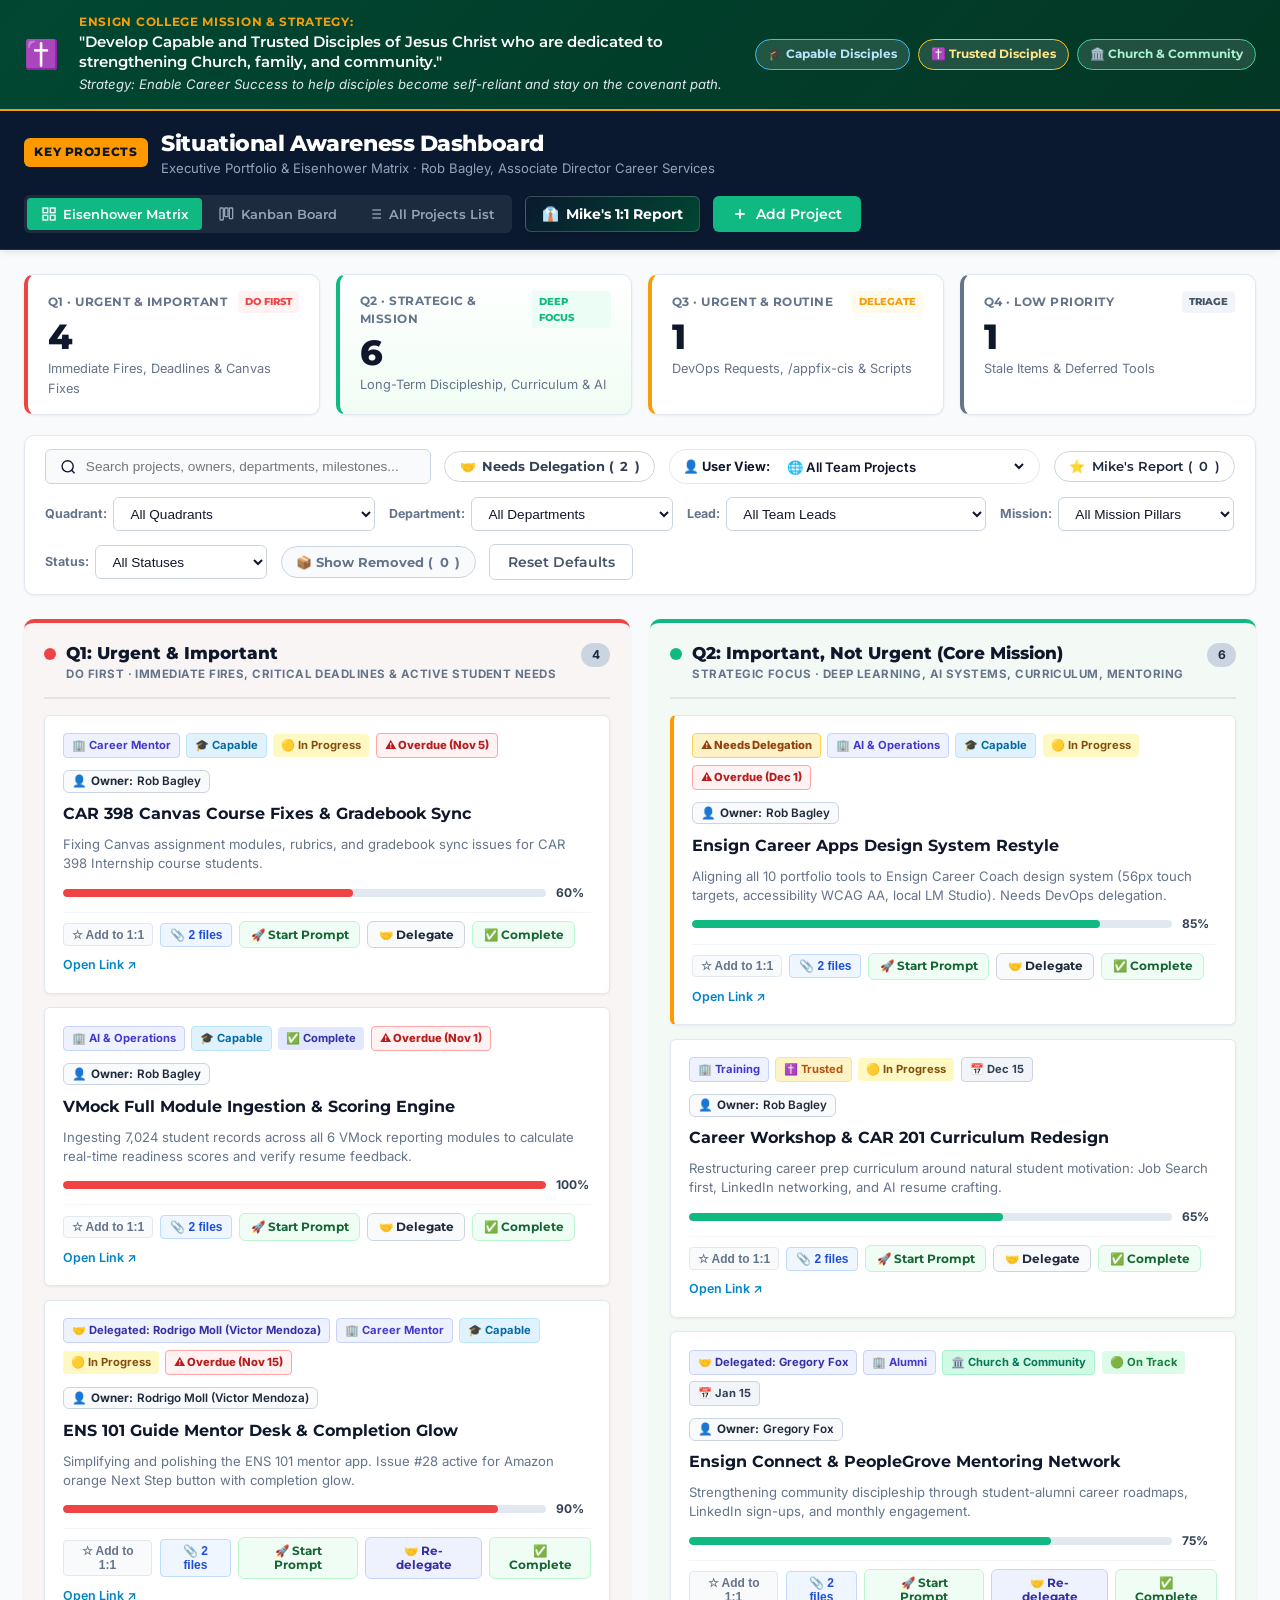
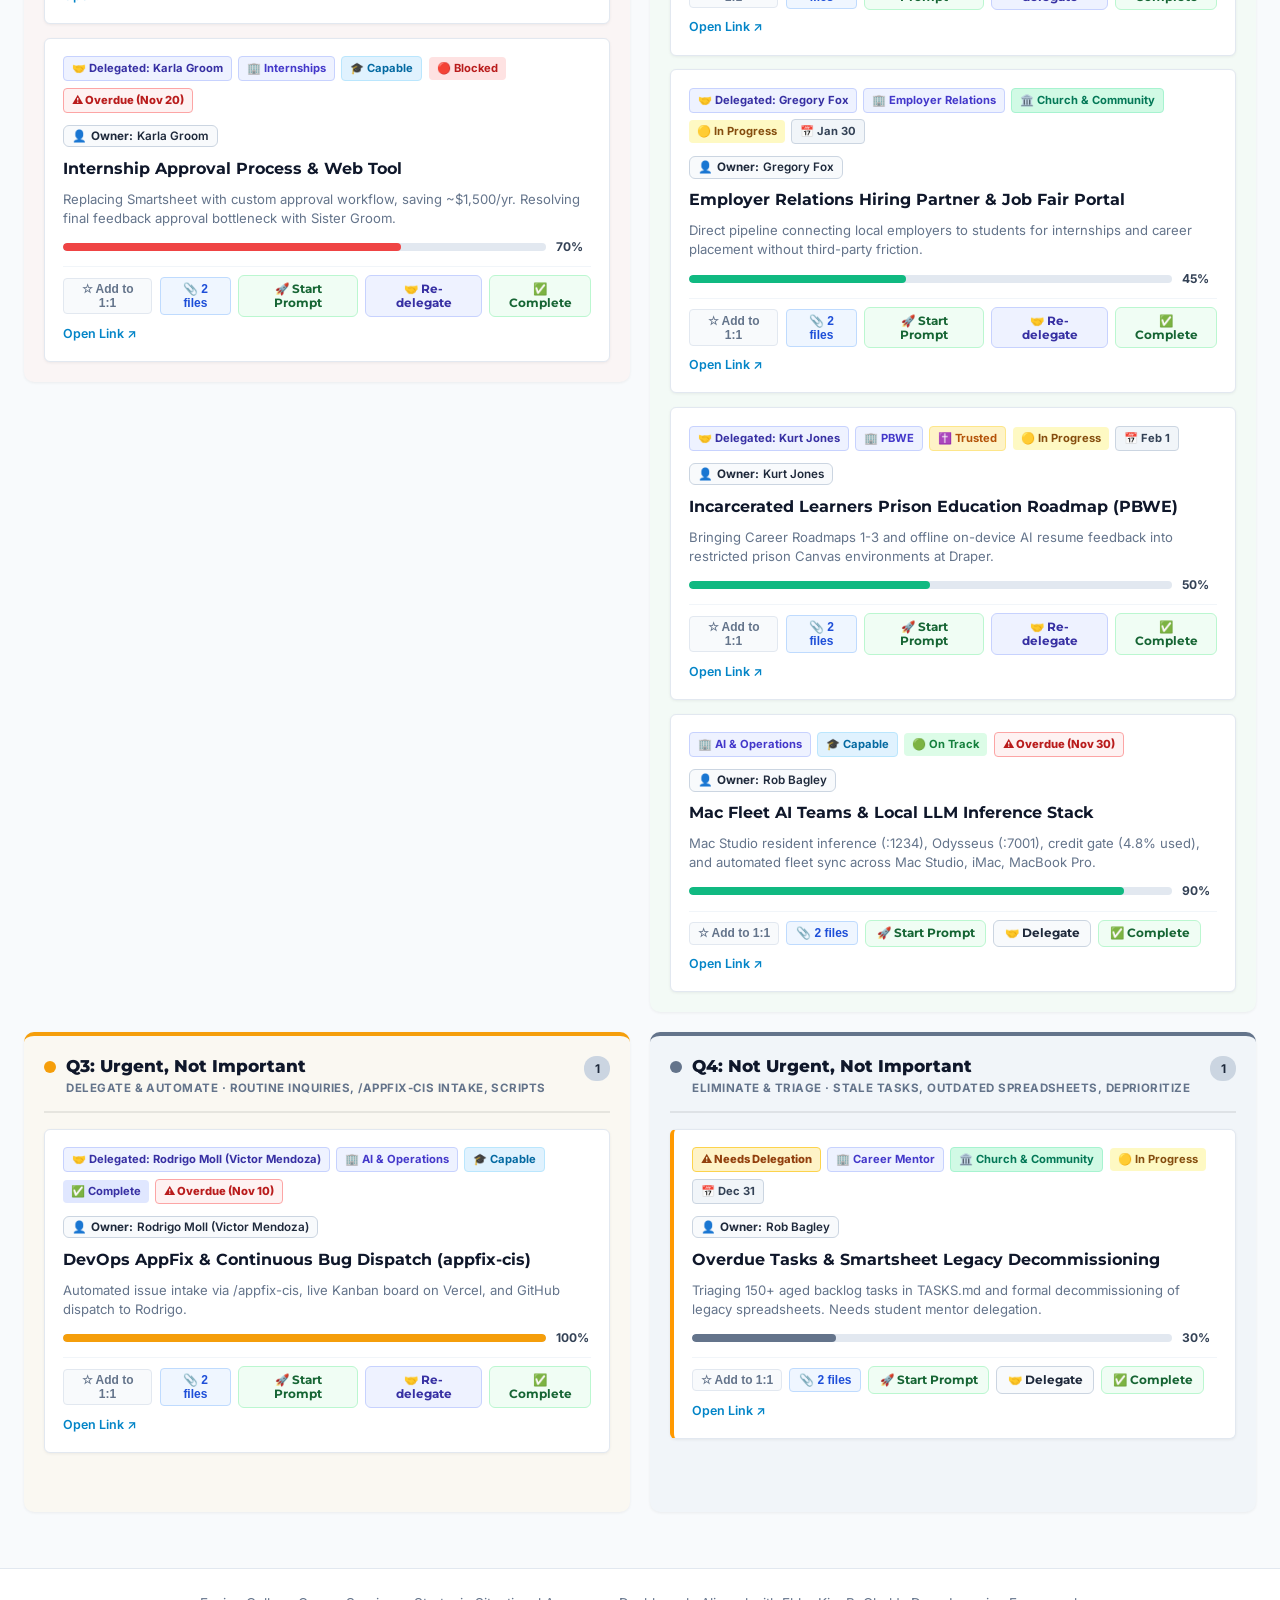
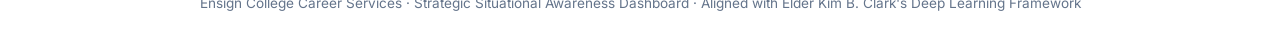
==== commit 21a5df5f: "Allow Owner, Delegated Lead, Assisting roles on cards & add daily 5pm notification script" ====
--- a/public/index.html
+++ b/public/index.html
@@ -392,7 +392,7 @@
             <input type="text" id="form-title" required placeholder="e.g. CAR 398 Canvas fixes">
           </div>
           <div class="form-group flex-1 combobox-wrapper">
-            <label for="form-owner">Owner / Lead (Type to search)</label>
+            <label for="form-owner">Owner (Accountable Lead)</label>
             <div class="combobox-input-container">
               <input type="text" id="form-owner" class="combobox-input" autocomplete="off" placeholder="Type to search team members..." required>
               <button type="button" class="combobox-toggle-btn" id="owner-toggle-btn" tabindex="-1" title="Show all team members">▾</button>
@@ -402,19 +402,27 @@
         </div>
 
         <div class="form-row">
-          <div class="form-group flex-1">
-            <label class="checkbox-label" for="form-needs-delegation" style="margin-top: 1.8rem;">
+          <div class="form-group flex-1 combobox-wrapper">
+            <label for="form-delegated-owner">Delegated Lead (Driving Execution)</label>
+            <div class="combobox-input-container">
+              <input type="text" id="form-delegated-owner" class="combobox-input" autocomplete="off" placeholder="Leave blank if Rob, or pick coworker (e.g. Aqeel)...">
+              <button type="button" class="combobox-toggle-btn" id="delegated-toggle-btn" tabindex="-1" title="Show all team members">▾</button>
+            </div>
+            <ul id="delegated-dropdown-list" class="combobox-dropdown" style="display: none;"></ul>
+          </div>
+          <div class="form-group flex-1 combobox-wrapper">
+            <label for="form-assisting">Assisting (Contributors)</label>
+            <div class="combobox-input-container">
+              <input type="text" id="form-assisting" class="combobox-input" autocomplete="off" placeholder="Pick or type coworker (e.g. Paula)...">
+              <button type="button" class="combobox-toggle-btn" id="assisting-toggle-btn" tabindex="-1" title="Show all team members">▾</button>
+            </div>
+            <ul id="assisting-dropdown-list" class="combobox-dropdown" style="display: none;"></ul>
+          </div>
+          <div class="form-group" style="flex: 0 0 auto; display: flex; align-items: flex-end; padding-bottom: 0.5rem;">
+            <label class="checkbox-label" for="form-needs-delegation">
               <input type="checkbox" id="form-needs-delegation">
-              <span>⚠️ Flag as <strong>Needs Delegation</strong></span>
+              <span>⚠️ Flag <strong>Needs Delegation</strong></span>
             </label>
-          </div>
-          <div class="form-group flex-2 combobox-wrapper">
-            <label for="form-delegated-owner">Delegated Worker (Type to search)</label>
-            <div class="combobox-input-container">
-              <input type="text" id="form-delegated-owner" class="combobox-input" autocomplete="off" placeholder="Leave blank if owned by Rob, or pick coworker...">
-              <button type="button" class="combobox-toggle-btn" id="delegated-toggle-btn" tabindex="-1" title="Show all team members">▾</button>
-            </div>
-            <ul id="delegated-dropdown-list" class="combobox-dropdown" style="display: none;"></ul>
           </div>
         </div>
 
--- a/public/style.css
+++ b/public/style.css
@@ -1256,6 +1256,48 @@
   border-radius: var(--radius-sm);
   border: 1px solid #C7D2FE;
   font-size: 0.78rem;
+}
+
+/* Team Roles Display: Owner, Delegated Lead, Assisting */
+.card-team-roles {
+  display: flex;
+  flex-wrap: wrap;
+  gap: 0.35rem;
+  align-items: center;
+  margin-top: 0.35rem;
+  font-size: 0.74rem;
+  width: 100%;
+}
+
+.card-role-badge {
+  display: inline-flex;
+  align-items: center;
+  gap: 0.25rem;
+  padding: 0.18rem 0.5rem;
+  border-radius: var(--radius-sm);
+  font-size: 0.73rem;
+  line-height: 1.25;
+}
+
+.card-role-owner {
+  color: #1E293B;
+  background-color: #F8FAFC;
+  border: 1px solid #CBD5E1;
+  font-weight: 600;
+}
+
+.card-role-lead {
+  color: #3730A3;
+  background-color: #EEF2FF;
+  border: 1px solid #C7D2FE;
+  font-weight: 700;
+}
+
+.card-role-assisting {
+  color: #065F46;
+  background-color: #ECFDF5;
+  border: 1px solid #A7F3D0;
+  font-weight: 600;
 }
 
 /* Delegate Button on Cards */
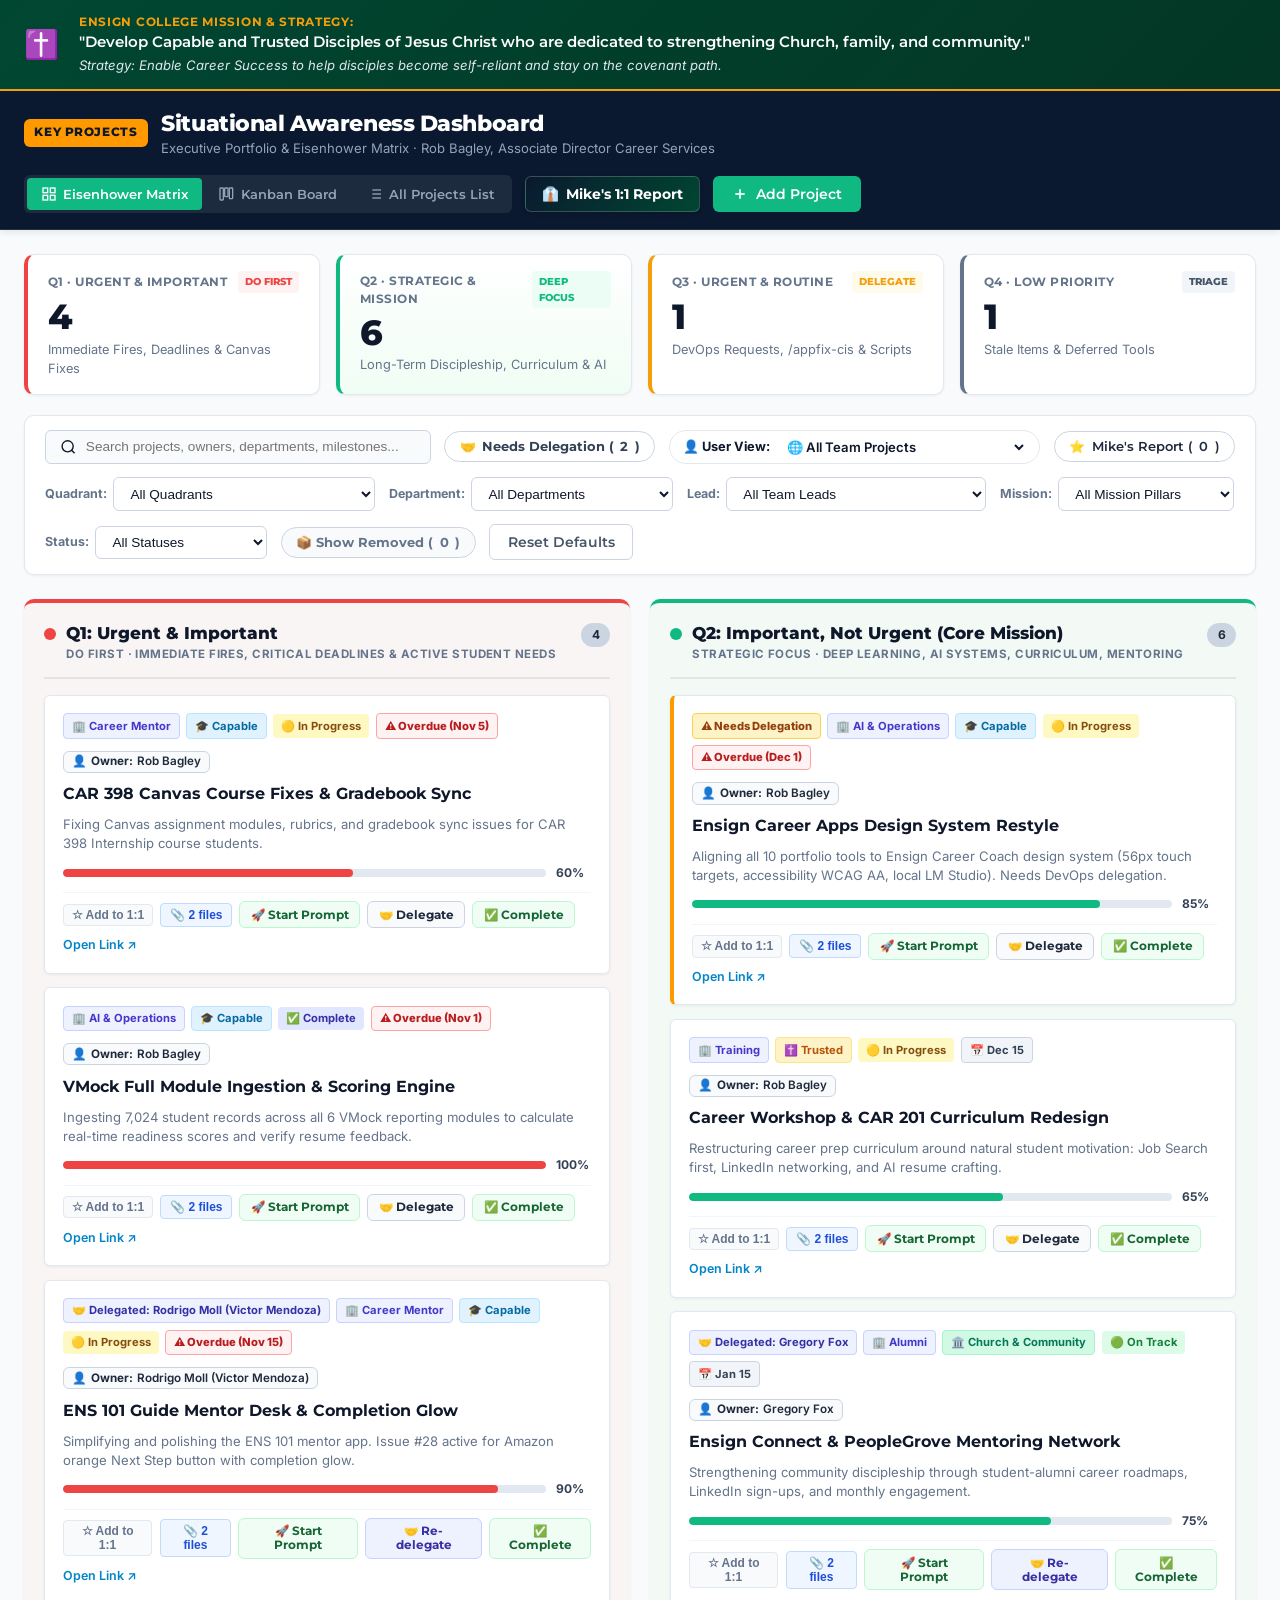
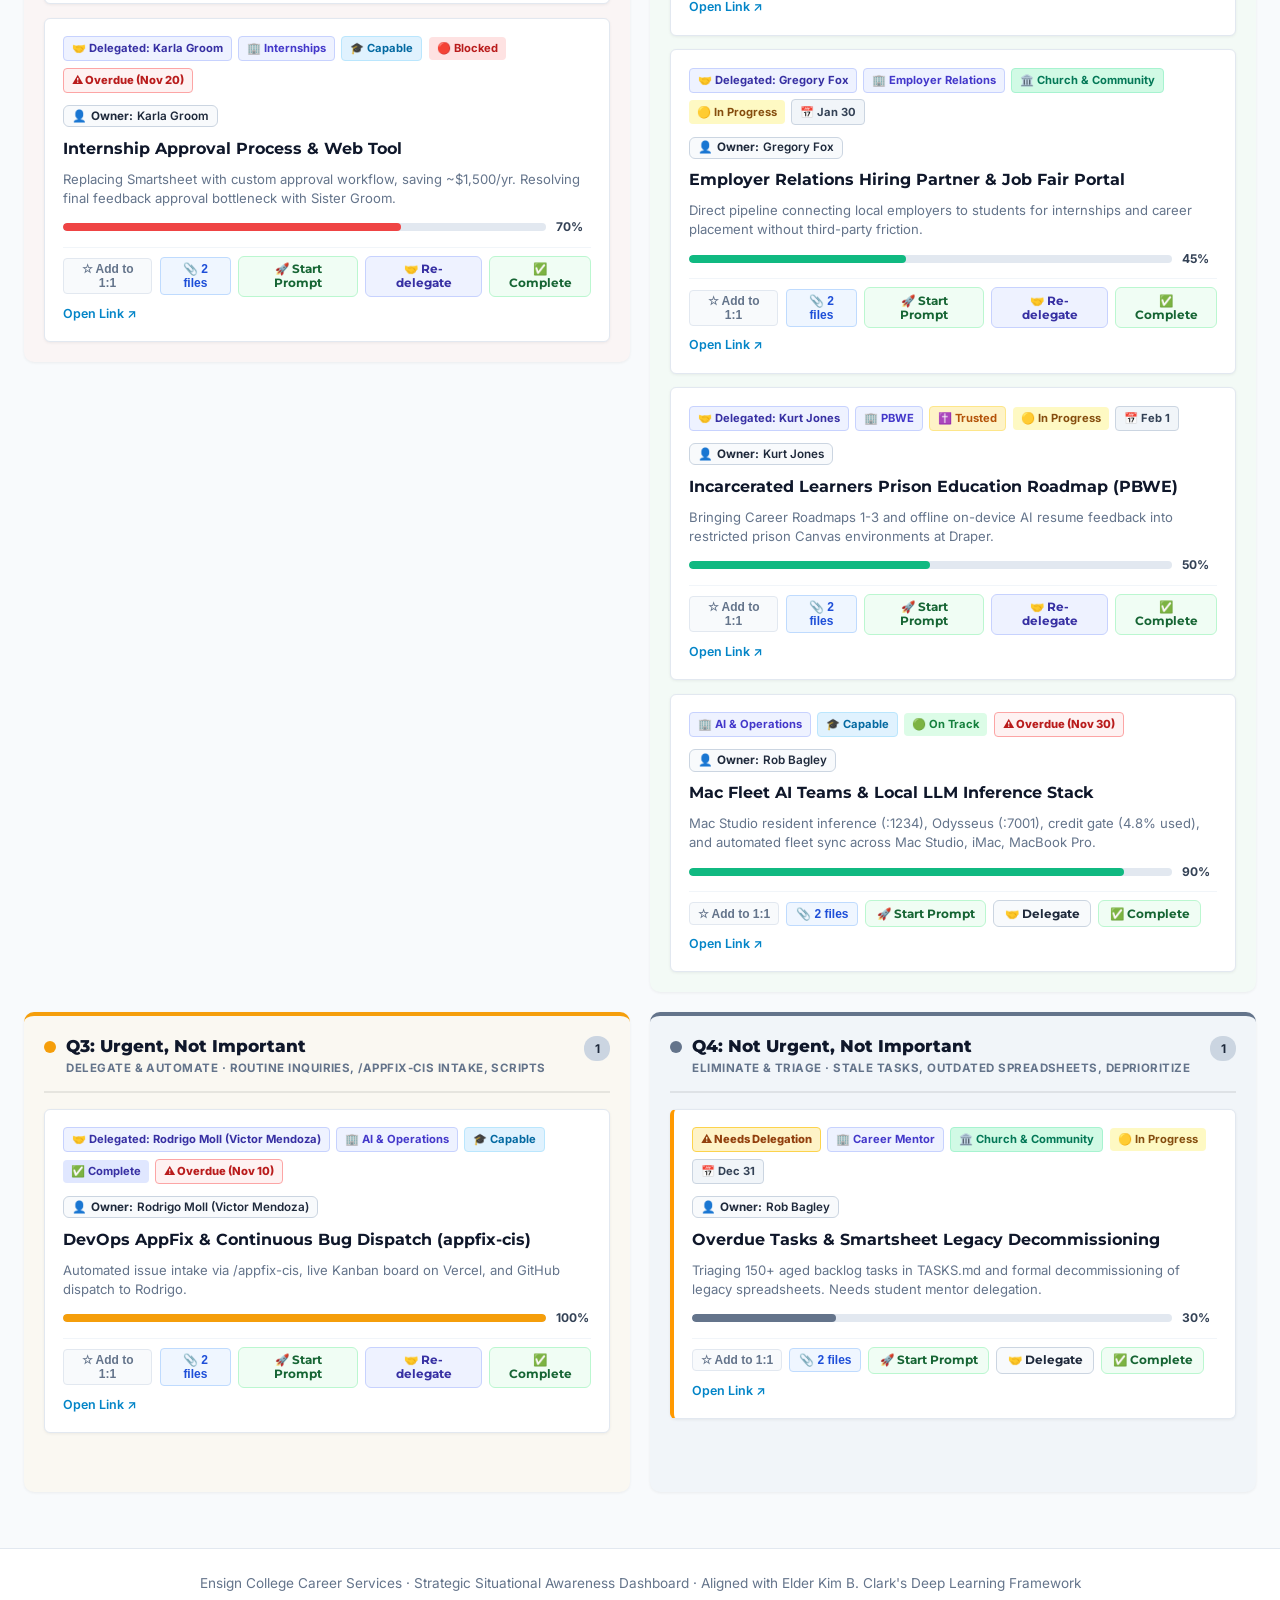
==== commit 150f18a0: "Remove mission pillar graphic pills from header banner" ====
--- a/public/index.html
+++ b/public/index.html
@@ -41,11 +41,6 @@
         <span class="mission-quote">"Develop Capable and Trusted Disciples of Jesus Christ who are dedicated to strengthening Church, family, and community."</span>
         <span class="strategy-quote">Strategy: Enable Career Success to help disciples become self-reliant and stay on the covenant path.</span>
       </div>
-      <div class="mission-pillars">
-        <span class="pillar-tag pillar-capable" title="Developing professional competence and practical skills">🎓 Capable Disciples</span>
-        <span class="pillar-tag pillar-trusted" title="Developing spiritual integrity and moral character">✝️ Trusted Disciples</span>
-        <span class="pillar-tag pillar-community" title="Dedicated to strengthening Church, family, and community">🏛️ Church & Community</span>
-      </div>
     </div>
   </div>
 
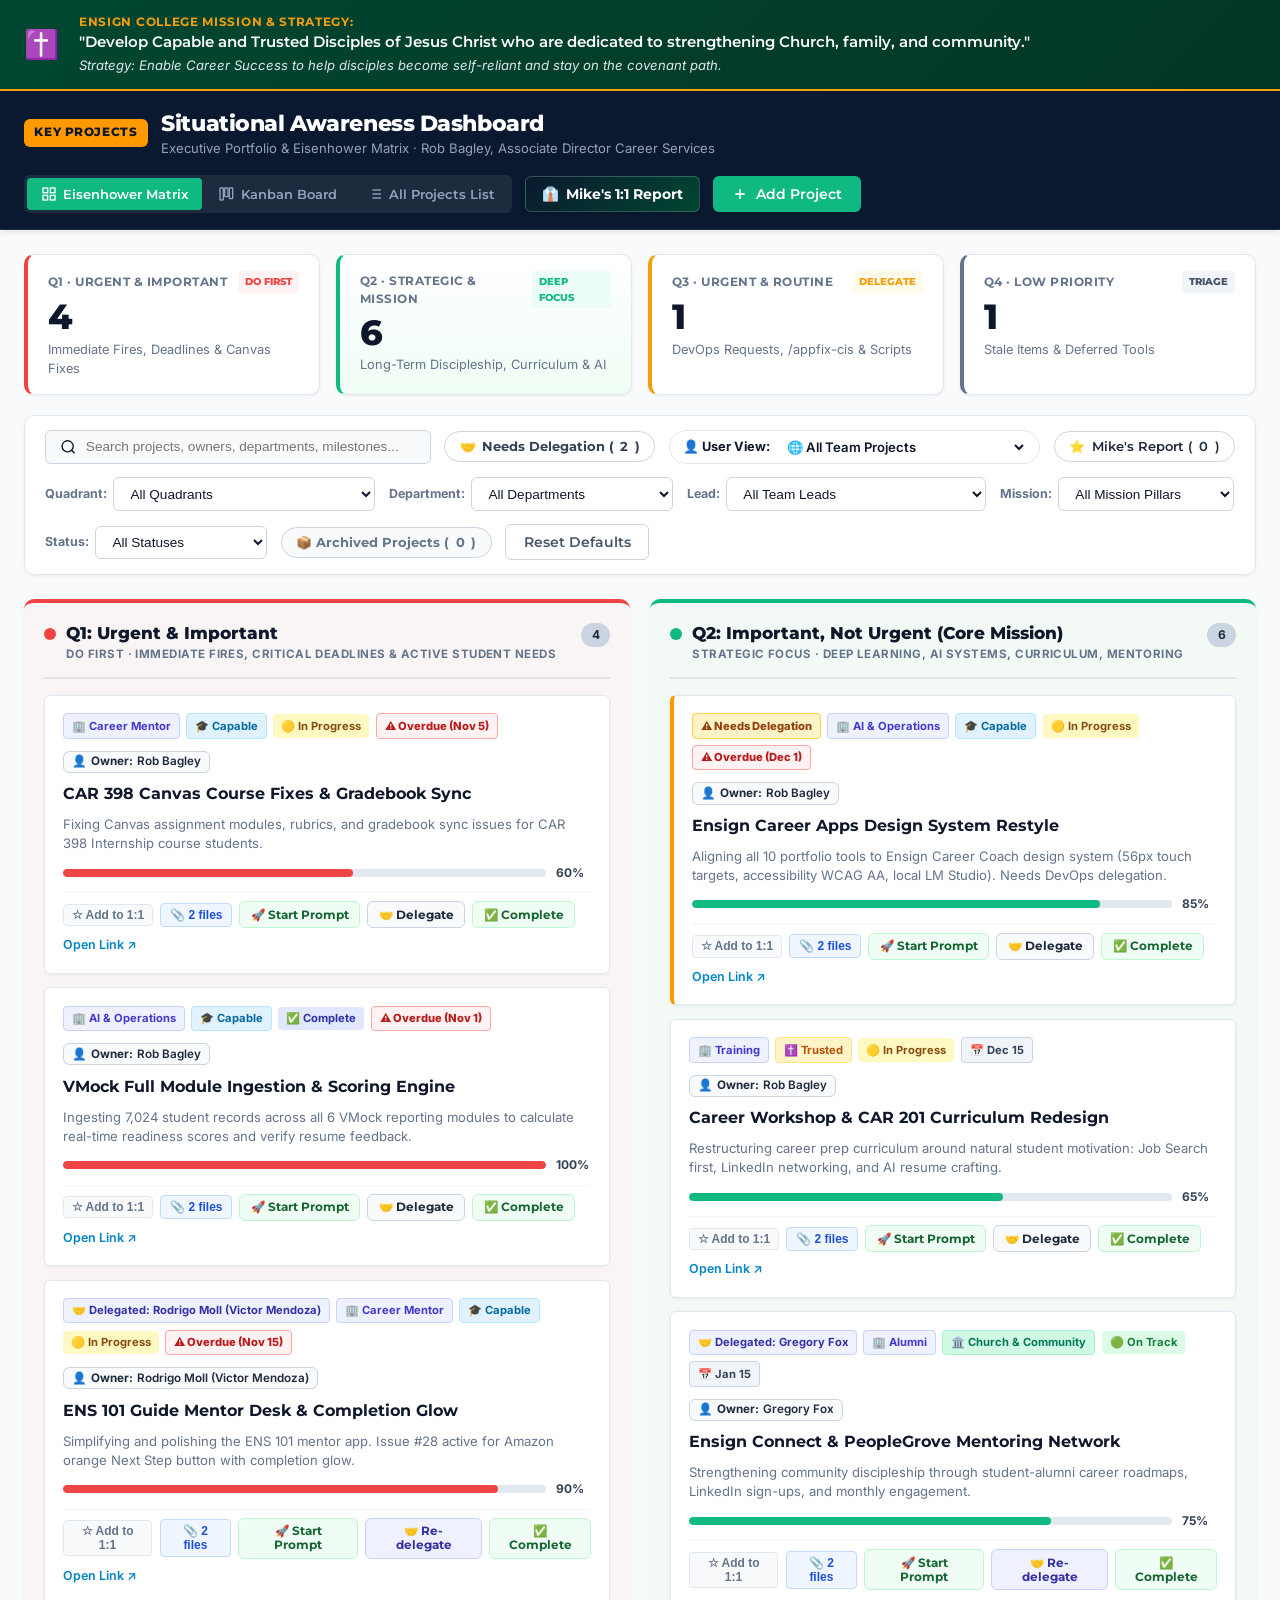
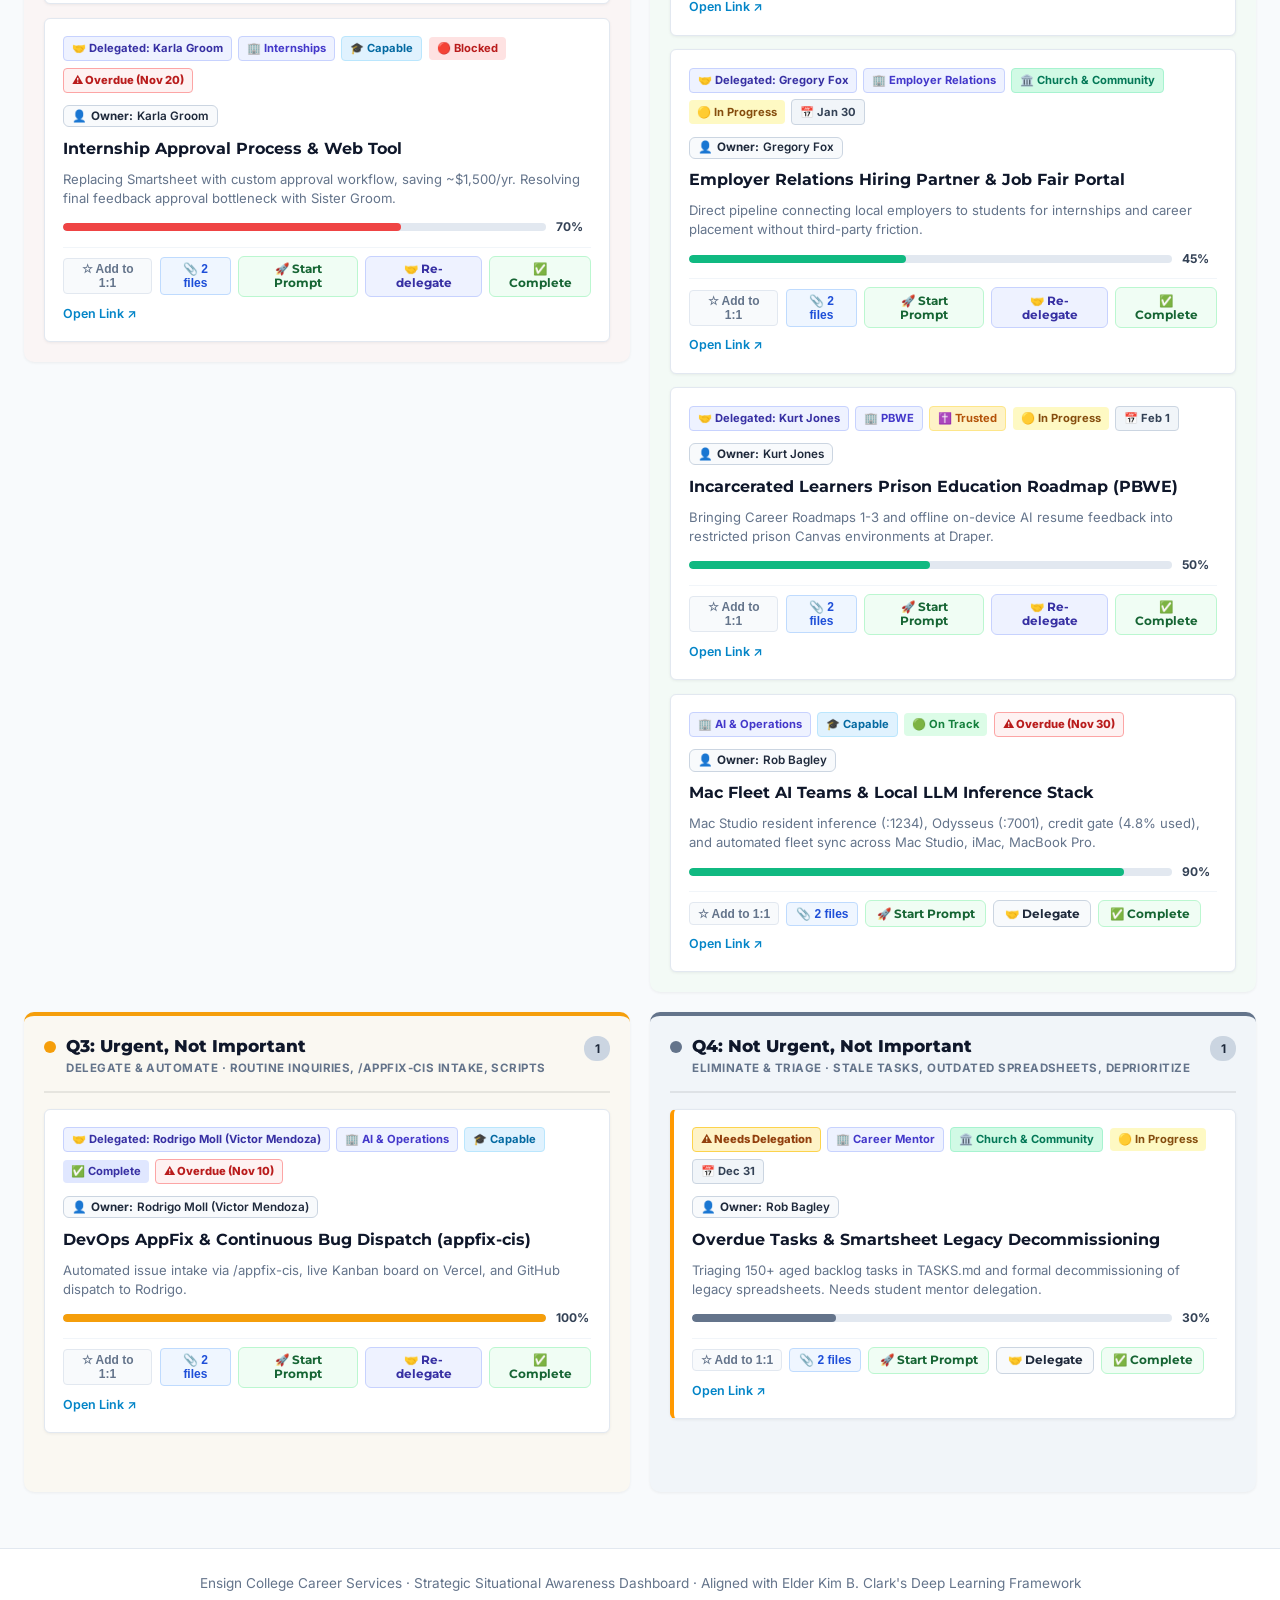
==== commit 41dbcc60: "feat: complete & archive projects view, red modal button, and executive archive reporting" ====
--- a/public/index.html
+++ b/public/index.html
@@ -209,8 +209,8 @@
         </div>
 
         <!-- Toggle Archive / Removed Cards Button -->
-        <button id="toggle-removed-btn" class="pill-btn btn-archive-toggle" title="Show or hide cards marked Complete & Removed">
-          📦 Show Removed (<span id="removed-count">0</span>)
+        <button id="toggle-removed-btn" class="pill-btn btn-archive-toggle" title="Show or hide cards marked Complete &amp; Archived">
+          📦 Archived Projects (<span id="removed-count">0</span>)
         </button>
 
         <button id="reset-storage-btn" class="btn btn-outline" title="Reset to standard Mem project defaults">Reset Defaults</button>
@@ -232,6 +232,18 @@
           <span id="active-quadrant-banner-text" class="banner-text">Showing Q1: Urgent &amp; Important projects only</span>
         </div>
         <button type="button" id="clear-quadrant-banner-btn" class="btn-clear-quadrant" title="Clear Quadrant Filter">✕ Show All Quadrants</button>
+      </div>
+
+      <!-- Active Archive View Banner -->
+      <div id="active-archive-banner" class="active-archive-banner" style="display: none;">
+        <div class="banner-left">
+          <span class="banner-badge archive-view-badge">ARCHIVE</span>
+          <span id="active-archive-text" class="banner-text">Viewing Archived &amp; Completed Projects (<span id="archive-banner-count">0</span> projects)</span>
+        </div>
+        <div class="banner-actions">
+          <button type="button" id="open-archive-report-btn" class="btn-archive-report" title="Generate executive report of archived projects">📊 Archived Report</button>
+          <button type="button" id="clear-archive-view-btn" class="btn-clear-archive-view" title="Return to active projects">✕ Return to Active Projects</button>
+        </div>
       </div>
     </section>
 
@@ -536,8 +548,8 @@
 
         <div class="form-actions">
           <div class="modal-left-actions">
-            <button type="button" id="modal-complete-remove-btn" class="btn btn-complete-remove-modal" title="Mark 100% complete and remove from active dashboard">
-              ✅ Complete & Remove
+            <button type="button" id="modal-complete-remove-btn" class="btn btn-complete-remove-modal" title="Mark 100% complete and archive from active dashboard">
+              📦 Complete &amp; Archive
             </button>
             <button type="button" id="modal-restore-btn" class="btn btn-outline" style="display:none;" title="Restore this card back to the active dashboard">
               ↩️ Restore Card
@@ -653,6 +665,7 @@
             <div class="scope-pills">
               <button type="button" id="summary-scope-mikes" class="scope-btn active">⭐ Mike's 1:1 Selected (<span id="summary-mikes-count">0</span>)</button>
               <button type="button" id="summary-scope-all" class="scope-btn">🌐 All Active Key Projects (<span id="summary-all-count">0</span>)</button>
+              <button type="button" id="summary-scope-archived" class="scope-btn">📦 Completed &amp; Archived (<span id="summary-archived-count">0</span>)</button>
             </div>
           </div>
           <div class="summary-btn-group">
--- a/public/style.css
+++ b/public/style.css
@@ -1112,9 +1112,9 @@
 }
 
 .btn-complete-remove-modal {
-  background-color: #16A34A;
+  background-color: #DC2626;
   color: #FFFFFF;
-  border: none;
+  border: 1px solid #B91C1C;
   font-family: var(--font-heading);
   font-size: 0.82rem;
   font-weight: 700;
@@ -1125,7 +1125,7 @@
 }
 
 .btn-complete-remove-modal:hover {
-  background-color: #15803D;
+  background-color: #B91C1C;
 }
 
 /* Searchable Combobox for Owner/Lead */
@@ -1851,6 +1851,79 @@
 .btn-clear-quadrant:hover {
   background: #DBEAFE;
   color: #1E40AF;
+}
+
+/* Active Archive View Banner */
+.active-archive-banner {
+  display: flex;
+  justify-content: space-between;
+  align-items: center;
+  background: #FEF2F2;
+  border: 1px solid #FECACA;
+  border-radius: var(--radius-sm);
+  padding: 0.65rem 1rem;
+  margin-top: 0.85rem;
+  animation: fadeIn 0.15s ease;
+}
+
+.active-archive-banner .banner-left {
+  display: flex;
+  align-items: center;
+  gap: 0.6rem;
+}
+
+.active-archive-banner .archive-view-badge {
+  background: #DC2626;
+  color: #FFFFFF;
+  font-size: 0.7rem;
+  font-weight: 800;
+  letter-spacing: 0.05em;
+  padding: 0.15rem 0.45rem;
+  border-radius: 4px;
+}
+
+.active-archive-banner .banner-text {
+  font-size: 0.88rem;
+  font-weight: 600;
+  color: #991B1B;
+}
+
+.active-archive-banner .banner-actions {
+  display: flex;
+  align-items: center;
+  gap: 0.5rem;
+}
+
+.btn-archive-report {
+  background: #DC2626;
+  border: 1px solid #B91C1C;
+  color: #FFFFFF;
+  font-size: 0.8rem;
+  font-weight: 700;
+  padding: 0.25rem 0.65rem;
+  border-radius: 4px;
+  cursor: pointer;
+  transition: all 0.15s ease;
+}
+
+.btn-archive-report:hover {
+  background: #B91C1C;
+}
+
+.btn-clear-archive-view {
+  background: #FFFFFF;
+  border: 1px solid #FCA5A5;
+  color: #DC2626;
+  font-size: 0.8rem;
+  font-weight: 700;
+  padding: 0.25rem 0.65rem;
+  border-radius: 4px;
+  cursor: pointer;
+  transition: all 0.15s ease;
+}
+
+.btn-clear-archive-view:hover {
+  background: #FEE2E2;
 }
 
 /* Executive Summary Modal */
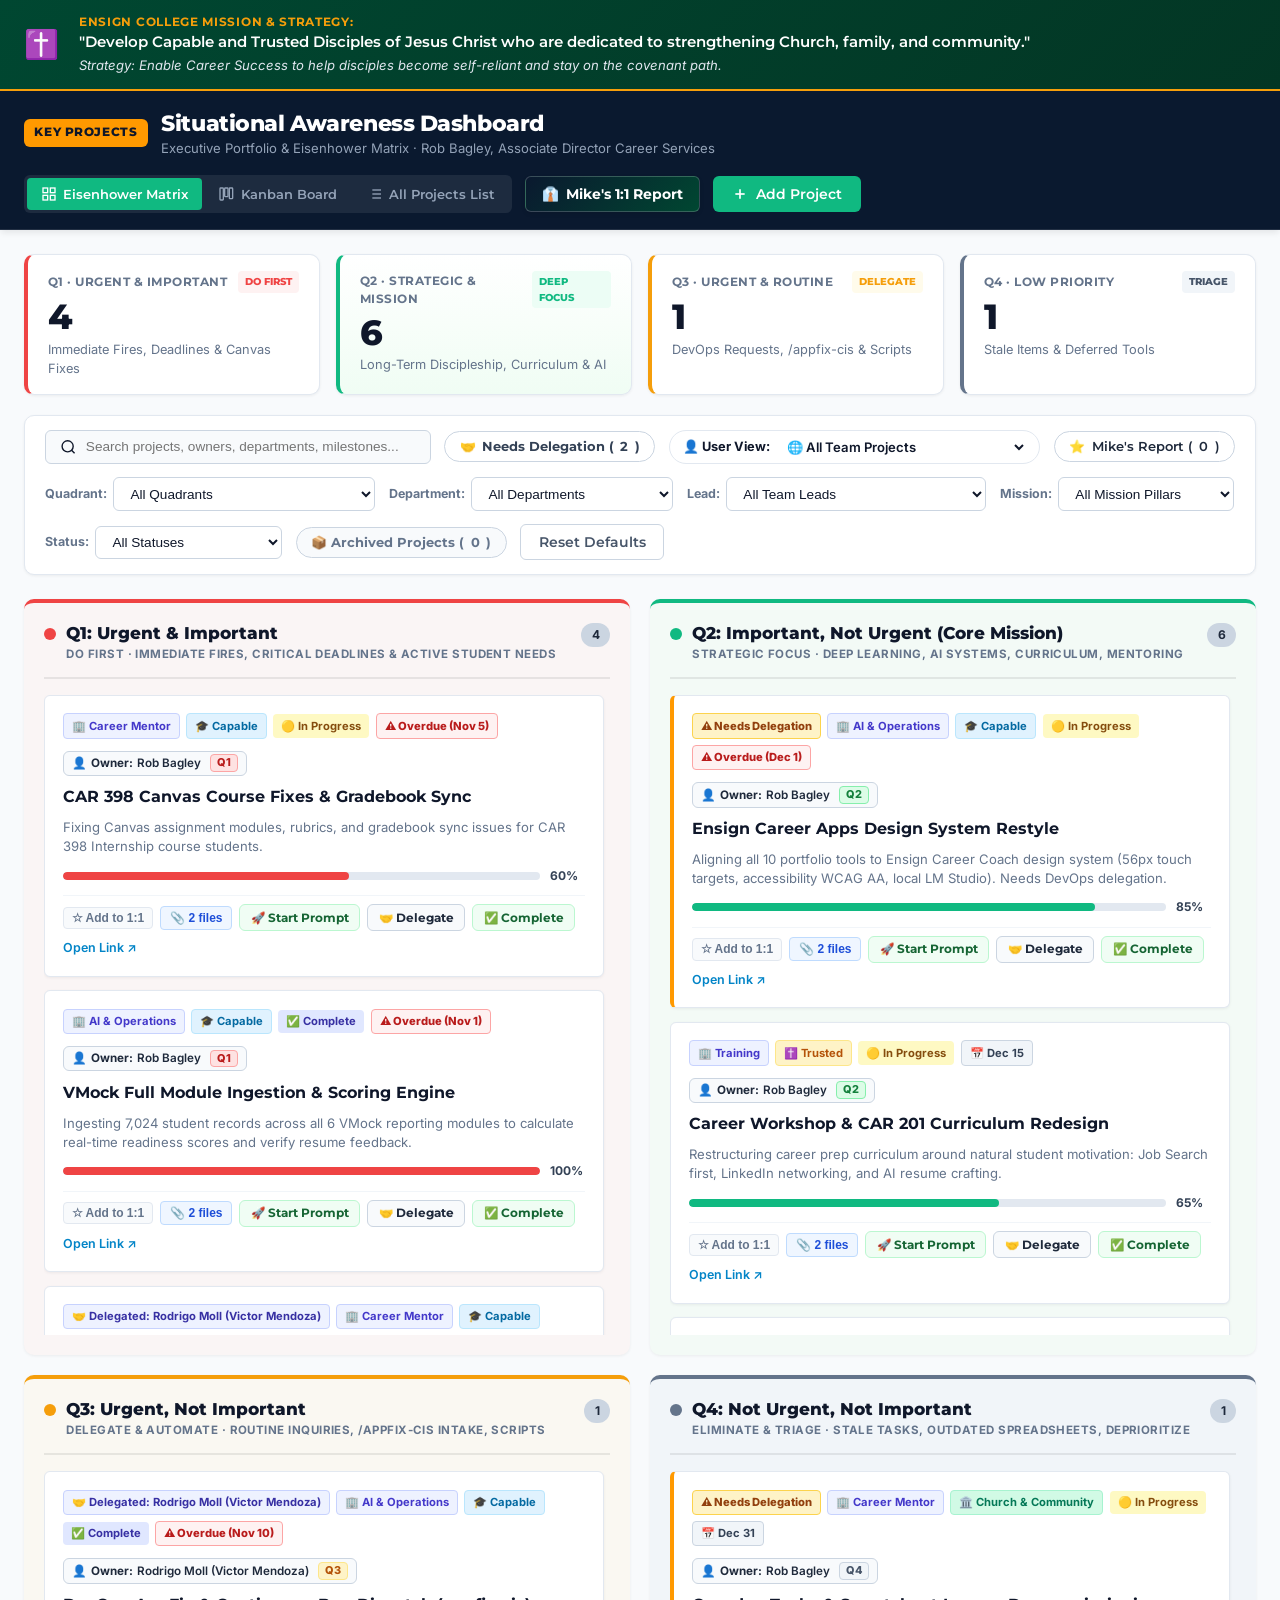
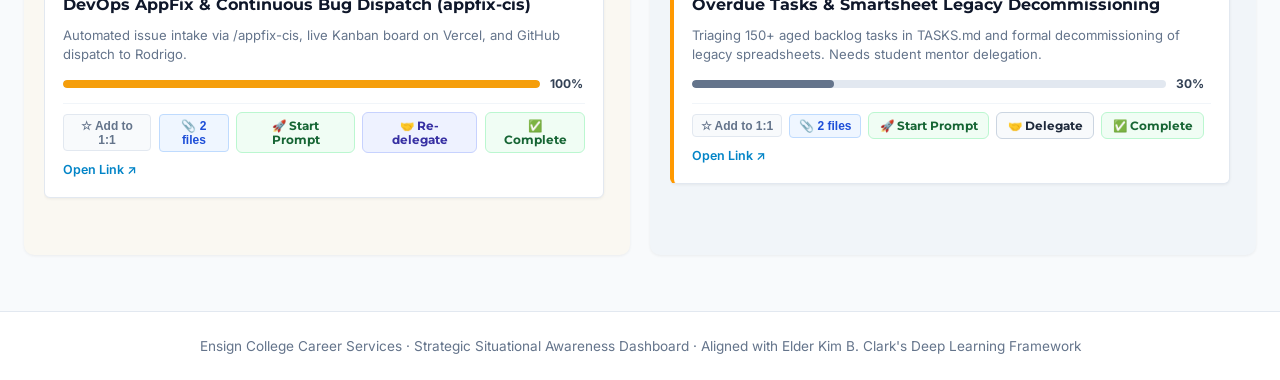
==== commit d5461584: "WIP: unreviewed local dashboard changes (13 files) for review Co-Authored-By: Claude Sonnet 5.5 <nor" ====
--- a/public/index.html
+++ b/public/index.html
@@ -201,7 +201,7 @@
           <select id="filter-status">
             <option value="all">All Statuses</option>
             <option value="Backlog">📥 Backlog</option>
-            <option value="On Track">🟢 On Track</option>
+            <option value="Active and Planning">🟢 Active and Planning</option>
             <option value="In Progress">🟡 In Progress</option>
             <option value="Blocked">🔴 Blocked / Waiting</option>
             <option value="Completed">✅ Completed</option>
@@ -325,17 +325,17 @@
         <div class="kanban-column-cards" id="cards-kanban-backlog" data-status="Backlog"></div>
       </div>
 
-      <!-- Column 2: On Track / Planning -->
-      <div class="kanban-column kanban-col-on-track" id="kanban-col-on-track" data-status="On Track">
+      <!-- Column 2: Active and Planning -->
+      <div class="kanban-column kanban-col-on-track" id="kanban-col-on-track" data-status="Active and Planning">
         <div class="kanban-column-header">
           <div class="kanban-col-title-group">
             <span class="kanban-col-indicator ind-on-track"></span>
-            <h2 class="kanban-col-title">🟢 On Track</h2>
+            <h2 class="kanban-col-title">🟢 Active and Planning</h2>
             <span class="kanban-col-count" id="count-kanban-on-track">0</span>
           </div>
-          <p class="kanban-col-subtitle">On schedule & planning</p>
-        </div>
-        <div class="kanban-column-cards" id="cards-kanban-on-track" data-status="On Track"></div>
+          <p class="kanban-col-subtitle">On schedule &amp; planning</p>
+        </div>
+        <div class="kanban-column-cards" id="cards-kanban-on-track" data-status="Active and Planning"></div>
       </div>
 
       <!-- Column 2: In Progress -->
@@ -393,45 +393,94 @@
       </div>
       <form id="project-form">
         <input type="hidden" id="form-id">
+        <!-- Project Title -->
         <div class="form-row">
-          <div class="form-group flex-2">
+          <div class="form-group flex-1">
             <label for="form-title">Project Name</label>
             <input type="text" id="form-title" required placeholder="e.g. CAR 398 Canvas fixes">
           </div>
-          <div class="form-group flex-1 combobox-wrapper">
-            <label for="form-owner">Owner (Accountable Lead)</label>
-            <div class="combobox-input-container">
-              <input type="text" id="form-owner" class="combobox-input" autocomplete="off" placeholder="Type to search team members..." required>
-              <button type="button" class="combobox-toggle-btn" id="owner-toggle-btn" tabindex="-1" title="Show all team members">▾</button>
-            </div>
-            <ul id="owner-dropdown-list" class="combobox-dropdown" style="display: none;"></ul>
-          </div>
-        </div>
-
-        <div class="form-row">
-          <div class="form-group flex-1 combobox-wrapper">
-            <label for="form-delegated-owner">Delegated Lead (Driving Execution)</label>
-            <div class="combobox-input-container">
-              <input type="text" id="form-delegated-owner" class="combobox-input" autocomplete="off" placeholder="Leave blank if Rob, or pick coworker (e.g. Aqeel)...">
-              <button type="button" class="combobox-toggle-btn" id="delegated-toggle-btn" tabindex="-1" title="Show all team members">▾</button>
-            </div>
-            <ul id="delegated-dropdown-list" class="combobox-dropdown" style="display: none;"></ul>
-          </div>
-          <div class="form-group flex-1 combobox-wrapper">
-            <label for="form-assisting">Assisting (Contributors)</label>
-            <div class="combobox-input-container">
-              <input type="text" id="form-assisting" class="combobox-input" autocomplete="off" placeholder="Pick or type coworker (e.g. Paula)...">
-              <button type="button" class="combobox-toggle-btn" id="assisting-toggle-btn" tabindex="-1" title="Show all team members">▾</button>
-            </div>
-            <ul id="assisting-dropdown-list" class="combobox-dropdown" style="display: none;"></ul>
-          </div>
-          <div class="form-group" style="flex: 0 0 auto; display: flex; align-items: flex-end; padding-bottom: 0.5rem;">
+        </div>
+
+        <!-- People & Perspective Quadrants Stack -->
+        <div class="people-quadrant-stack-container">
+          <div class="stack-section-header">
+            <span class="stack-section-title">👥 Team Roles &amp; Eisenhower Perspectives</span>
+            <span class="stack-section-hint">Each person sets their own priority quadrant (e.g. Owner Q3 · Delegated Lead Q1)</span>
+          </div>
+
+          <!-- Stack Item 1: Owner : Owner Quadrant -->
+          <div class="form-row stack-row">
+            <div class="form-group flex-2 combobox-wrapper">
+              <label for="form-owner">Owner (Accountable Lead)</label>
+              <div class="combobox-input-container">
+                <input type="text" id="form-owner" class="combobox-input" autocomplete="off" placeholder="Type to search team members..." required>
+                <button type="button" class="combobox-toggle-btn" id="owner-toggle-btn" tabindex="-1" title="Show all team members">▾</button>
+              </div>
+              <ul id="owner-dropdown-list" class="combobox-dropdown" style="display: none;"></ul>
+            </div>
+            <div class="form-group flex-1">
+              <label for="form-owner-quadrant">Owner's Quadrant</label>
+              <select id="form-owner-quadrant" required>
+                <option value="Q1">Q1: Urgent &amp; Important (Do First)</option>
+                <option value="Q2" selected>Q2: Important, Not Urgent (Strategic Mission)</option>
+                <option value="Q3">Q3: Urgent, Not Important (Delegate/Routine)</option>
+                <option value="Q4">Q4: Not Urgent, Not Important (Triage)</option>
+              </select>
+            </div>
+          </div>
+
+          <!-- Stack Item 2: Delegated Lead : Delegated Lead's Quadrant -->
+          <div class="form-row stack-row">
+            <div class="form-group flex-2 combobox-wrapper">
+              <label for="form-delegated-owner">Delegated Lead (Driving Execution)</label>
+              <div class="combobox-input-container">
+                <input type="text" id="form-delegated-owner" class="combobox-input" autocomplete="off" placeholder="Leave blank if Rob, or pick coworker (e.g. Rodrigo, Paula)...">
+                <button type="button" class="combobox-toggle-btn" id="delegated-toggle-btn" tabindex="-1" title="Show all team members">▾</button>
+              </div>
+              <ul id="delegated-dropdown-list" class="combobox-dropdown" style="display: none;"></ul>
+            </div>
+            <div class="form-group flex-1">
+              <label for="form-delegated-quadrant">Delegated Lead's Quadrant</label>
+              <select id="form-delegated-quadrant">
+                <option value="">(None / Same as Owner)</option>
+                <option value="Q1" selected>Q1: Urgent &amp; Important (Do First)</option>
+                <option value="Q2">Q2: Important, Not Urgent (Strategic Mission)</option>
+                <option value="Q3">Q3: Urgent, Not Important (Delegate/Routine)</option>
+                <option value="Q4">Q4: Not Urgent, Not Important (Triage)</option>
+              </select>
+            </div>
+          </div>
+
+          <!-- Stack Item 3: Assisting : Assisting Quadrant -->
+          <div class="form-row stack-row">
+            <div class="form-group flex-2 combobox-wrapper">
+              <label for="form-assisting">Assisting (Contributors)</label>
+              <div class="combobox-input-container">
+                <input type="text" id="form-assisting" class="combobox-input" autocomplete="off" placeholder="Pick or type coworker (e.g. Joel, Erere)...">
+                <button type="button" class="combobox-toggle-btn" id="assisting-toggle-btn" tabindex="-1" title="Show all team members">▾</button>
+              </div>
+              <ul id="assisting-dropdown-list" class="combobox-dropdown" style="display: none;"></ul>
+            </div>
+            <div class="form-group flex-1">
+              <label for="form-assisting-quadrant">Assisting Quadrant</label>
+              <select id="form-assisting-quadrant">
+                <option value="">(None / Same as Owner)</option>
+                <option value="Q1">Q1: Urgent &amp; Important (Do First)</option>
+                <option value="Q2">Q2: Important, Not Urgent (Strategic Mission)</option>
+                <option value="Q3">Q3: Urgent, Not Important (Delegate/Routine)</option>
+                <option value="Q4">Q4: Not Urgent, Not Important (Triage)</option>
+              </select>
+            </div>
+          </div>
+
+          <div class="stack-delegation-flag">
             <label class="checkbox-label" for="form-needs-delegation">
               <input type="checkbox" id="form-needs-delegation">
               <span>⚠️ Flag <strong>Needs Delegation</strong></span>
             </label>
           </div>
         </div>
+        <input type="hidden" id="form-quadrant" value="Q1">
 
         <div class="form-row">
           <div class="form-group flex-1">
@@ -454,15 +503,6 @@
 
         <div class="form-row">
           <div class="form-group flex-1">
-            <label for="form-quadrant">Eisenhower Quadrant</label>
-            <select id="form-quadrant" required>
-              <option value="Q1">Q1: Urgent & Important (Do First)</option>
-              <option value="Q2">Q2: Important, Not Urgent (Strategic Mission)</option>
-              <option value="Q3">Q3: Urgent, Not Important (Delegate/Automate)</option>
-              <option value="Q4">Q4: Not Urgent, Not Important (Triage)</option>
-            </select>
-          </div>
-          <div class="form-group flex-1">
             <label for="form-pillar">Mission Pillar</label>
             <select id="form-pillar" required>
               <option value="Capable">🎓 Capable Disciples</option>
@@ -474,7 +514,7 @@
             <label for="form-status">Status</label>
             <select id="form-status" required>
               <option value="Backlog">📥 Backlog</option>
-              <option value="On Track">🟢 On Track</option>
+              <option value="Active and Planning">🟢 Active and Planning</option>
               <option value="In Progress">🟡 In Progress</option>
               <option value="Blocked">🔴 Blocked / Waiting</option>
               <option value="Completed">✅ Completed</option>
@@ -520,20 +560,46 @@
             <!-- Drag & Drop Upload Zone -->
             <div id="drop-zone" class="file-drop-target">
               <input type="file" id="form-attachment-file-input" multiple style="display: none;">
-              <span class="drop-zone-icon">📤</span>
+              <div class="drop-zone-icon" aria-hidden="true">
+                <svg width="28" height="28" viewBox="0 0 24 24" fill="none" stroke="currentColor" stroke-width="2" stroke-linecap="round" stroke-linejoin="round">
+                  <path d="M21 15v4a2 2 0 0 1-2 2H5a2 2 0 0 1-2-2v-4"></path>
+                  <polyline points="17 8 12 3 7 8"></polyline>
+                  <line x1="12" y1="3" x2="12" y2="15"></line>
+                </svg>
+              </div>
               <div class="drop-zone-label">
                 <strong>Drag &amp; drop files here</strong> or <button type="button" class="btn-browse-link" onclick="document.getElementById('form-attachment-file-input').click()">Browse files</button>
               </div>
               <span class="drop-zone-sub">PDF, PNG/JPG images, Word, Excel, Markdown, Text, ZIP</span>
             </div>
 
-            <!-- Add URL / OneDrive Link Row -->
+            <!-- Add URL / OneDrive Link Section (CIS UI/UX Compliant) -->
             <div class="attachment-link-adder">
-              <span class="link-adder-label">Or attach a Cloud Document / OneDrive Link:</span>
-              <div class="link-adder-inputs">
-                <input type="text" id="form-att-link-name" placeholder="File / Link title (e.g. OneDrive Project Notes)..." class="flex-1">
-                <input type="url" id="form-att-link-url" placeholder="https://onedrive.live.com/... or https://..." class="flex-2">
-                <button type="button" id="btn-add-attachment-link" class="btn btn-secondary btn-sm">📎 Add Link</button>
+              <div class="link-adder-header">
+                <svg class="link-adder-icon" aria-hidden="true" width="18" height="18" viewBox="0 0 24 24" fill="none" stroke="currentColor" stroke-width="2.5" stroke-linecap="round" stroke-linejoin="round">
+                  <path d="M10 13a5 5 0 0 0 7.54.54l3-3a5 5 0 0 0-7.07-7.07l-1.72 1.71"></path>
+                  <path d="M14 11a5 5 0 0 0-7.54-.54l-3 3a5 5 0 0 0 7.07 7.07l1.71-1.71"></path>
+                </svg>
+                <span class="link-adder-label">Attach Cloud Document or OneDrive Link</span>
+              </div>
+              <div class="link-adder-grid">
+                <div class="link-adder-field">
+                  <label for="form-att-link-name" class="link-field-label">Document / Link Title</label>
+                  <input type="text" id="form-att-link-name" placeholder="e.g. OneDrive Project Notes">
+                </div>
+                <div class="link-adder-field">
+                  <label for="form-att-link-url" class="link-field-label">OneDrive or Web URL</label>
+                  <input type="url" id="form-att-link-url" placeholder="https://onedrive.live.com/... or https://...">
+                </div>
+              </div>
+              <div class="link-adder-action">
+                <button type="button" id="btn-add-attachment-link" class="btn-ecc-link-add">
+                  <svg aria-hidden="true" width="16" height="16" viewBox="0 0 24 24" fill="none" stroke="currentColor" stroke-width="2.5" stroke-linecap="round" stroke-linejoin="round">
+                    <line x1="12" y1="5" x2="12" y2="19"></line>
+                    <line x1="5" y1="12" x2="19" y2="12"></line>
+                  </svg>
+                  <span>Attach Link</span>
+                </button>
               </div>
             </div>
           </div>
--- a/public/style.css
+++ b/public/style.css
@@ -559,6 +559,29 @@
   flex-direction: column;
   gap: 0.85rem;
   flex: 1;
+  max-height: 640px;
+  overflow-y: auto;
+  overflow-x: hidden;
+  padding-right: 6px;
+  scrollbar-width: thin;
+  scrollbar-color: #CBD5E1 transparent;
+}
+
+.quadrant-cards::-webkit-scrollbar {
+  width: 6px;
+}
+
+.quadrant-cards::-webkit-scrollbar-track {
+  background: transparent;
+}
+
+.quadrant-cards::-webkit-scrollbar-thumb {
+  background: #CBD5E1;
+  border-radius: 999px;
+}
+
+.quadrant-cards::-webkit-scrollbar-thumb:hover {
+  background: #94A3B8;
 }
 
 /* Project Card */
@@ -891,9 +914,31 @@
   gap: 0.85rem;
   flex: 1;
   min-height: 140px;
-  padding: 0.35rem 0.15rem;
+  max-height: 640px;
+  overflow-y: auto;
+  overflow-x: hidden;
+  padding: 0.35rem 0.35rem 0.35rem 0.15rem;
   transition: background-color 0.15s ease, border-color 0.15s ease;
   border-radius: var(--radius-sm);
+  scrollbar-width: thin;
+  scrollbar-color: #CBD5E1 transparent;
+}
+
+.kanban-column-cards::-webkit-scrollbar {
+  width: 6px;
+}
+
+.kanban-column-cards::-webkit-scrollbar-track {
+  background: transparent;
+}
+
+.kanban-column-cards::-webkit-scrollbar-thumb {
+  background: #CBD5E1;
+  border-radius: 999px;
+}
+
+.kanban-column-cards::-webkit-scrollbar-thumb:hover {
+  background: #94A3B8;
 }
 
 .kanban-column-cards.drag-over {
@@ -2368,72 +2413,179 @@
 }
 
 .file-drop-target {
-  border: 2px dashed #CBD5E1;
-  border-radius: 6px;
-  background: #FFFFFF;
-  padding: 0.9rem;
+  border: 2px dashed #94A3B8;
+  border-radius: var(--radius-md, 10px);
+  background: #F8FAFC;
+  padding: 1.1rem 1rem;
   text-align: center;
   cursor: pointer;
-  transition: all 0.2s ease;
-  margin-bottom: 0.65rem;
-}
-
+  transition: border-color 0.2s ease, background 0.2s ease;
+  margin-bottom: 0.85rem;
+}
+
+.file-drop-target:hover,
 .file-drop-target.drag-over {
-  border-color: var(--ensign-forest);
+  border-color: #006645;
   background: #F0FDF4;
 }
 
 .drop-zone-icon {
-  font-size: 1.4rem;
-  display: block;
-  margin-bottom: 0.2rem;
+  display: flex;
+  justify-content: center;
+  align-items: center;
+  margin-bottom: 0.35rem;
+  color: #006645;
 }
 
 .drop-zone-label {
-  font-size: 0.82rem;
-  color: #334155;
-  margin-bottom: 0.15rem;
+  font-size: 0.95rem;
+  color: #0F172A;
+  margin-bottom: 0.25rem;
 }
 
 .btn-browse-link {
   background: none;
   border: none;
-  color: var(--ensign-forest);
+  color: #006645;
   font-weight: 700;
   text-decoration: underline;
   cursor: pointer;
   padding: 0;
   font-size: inherit;
+  font-family: inherit;
+}
+
+.btn-browse-link:focus-visible {
+  outline: 2px solid #006645;
+  outline-offset: 2px;
+  border-radius: 2px;
 }
 
 .drop-zone-sub {
-  font-size: 0.7rem;
-  color: #94A3B8;
+  font-size: 0.85rem;
+  color: #475569;
   display: block;
 }
 
+/* Attachment Link Adder (CIS UI/UX Compliant) */
 .attachment-link-adder {
-  background: #FFFFFF;
-  border: 1px solid #E2E8F0;
-  border-radius: 6px;
-  padding: 0.65rem;
+  background: #F8FAFC;
+  border: 1px solid #CBD5E1;
+  border-radius: var(--radius-md, 10px);
+  padding: 1rem 1.15rem;
+}
+
+.link-adder-header {
+  display: flex;
+  align-items: center;
+  gap: 0.5rem;
+  margin-bottom: 0.75rem;
+  color: #006645;
+}
+
+.link-adder-icon {
+  color: #006645;
+  flex-shrink: 0;
 }
 
 .link-adder-label {
   display: block;
-  font-size: 0.75rem;
+  font-size: 0.98rem;
+  font-weight: 600;
+  color: #0F172A;
+}
+
+.link-adder-grid {
+  display: grid;
+  grid-template-columns: 1fr 1.35fr;
+  gap: 0.85rem;
+  margin-bottom: 0.85rem;
+}
+
+@media (max-width: 640px) {
+  .link-adder-grid {
+    grid-template-columns: 1fr;
+    gap: 0.75rem;
+  }
+}
+
+.link-adder-field {
+  display: flex;
+  flex-direction: column;
+}
+
+.link-field-label {
+  display: block;
+  font-size: 0.85rem;
   font-weight: 600;
   color: #475569;
   margin-bottom: 0.35rem;
 }
 
-.link-adder-inputs {
-  display: flex;
-  gap: 0.4rem;
-}
-
-.flex-1 { flex: 1; }
-.flex-2 { flex: 2; }
+.attachment-link-adder input[type="text"],
+.attachment-link-adder input[type="url"] {
+  width: 100%;
+  min-height: 44px;
+  padding: 10px 14px;
+  font-size: 0.92rem;
+  font-family: inherit;
+  color: #0F172A;
+  background: #FFFFFF;
+  border: 2px solid #94A3B8;
+  border-radius: 8px;
+  transition: border-color 0.15s ease, box-shadow 0.15s ease;
+}
+
+.attachment-link-adder input[type="text"]::placeholder,
+.attachment-link-adder input[type="url"]::placeholder {
+  color: #64748B;
+  font-size: 0.88rem;
+}
+
+.attachment-link-adder input[type="text"]:focus,
+.attachment-link-adder input[type="url"]:focus {
+  border-color: #006645;
+  outline: 2px solid rgba(0, 102, 69, 0.25);
+  outline-offset: 1px;
+  background: #FFFFFF;
+}
+
+.link-adder-action {
+  display: flex;
+  justify-content: flex-end;
+}
+
+.btn-ecc-link-add {
+  display: inline-flex;
+  align-items: center;
+  justify-content: center;
+  gap: 0.45rem;
+  min-height: 44px;
+  padding: 0 1.35rem;
+  font-size: 0.92rem;
+  font-weight: 600;
+  font-family: inherit;
+  color: #FFFFFF;
+  background-color: #006645;
+  border: 2px solid #006645;
+  border-radius: 8px;
+  cursor: pointer;
+  transition: background-color 0.15s ease, border-color 0.15s ease, transform 0.1s ease;
+}
+
+.btn-ecc-link-add:hover {
+  background-color: #004D34;
+  border-color: #004D34;
+}
+
+.btn-ecc-link-add:active {
+  transform: scale(0.98);
+}
+
+.btn-ecc-link-add:focus-visible {
+  outline: 2px solid #FDB515;
+  outline-offset: 2px;
+}
 
 /* Attachment Viewer Modal */
 .modal-card-attachments {
@@ -2650,3 +2802,86 @@
     page-break-after: avoid !important;
   }
 }
+
+/* ==========================================================================
+   Stacked People & Perspective Quadrants Modal Styling
+   ========================================================================== */
+.people-quadrant-stack-container {
+  background: #F8FAFC;
+  border: 1px solid var(--border-subtle);
+  border-radius: var(--radius-sm);
+  padding: 0.85rem 1rem;
+  margin-bottom: 0.85rem;
+}
+
+.stack-section-header {
+  display: flex;
+  flex-direction: column;
+  gap: 0.15rem;
+  margin-bottom: 0.75rem;
+  padding-bottom: 0.5rem;
+  border-bottom: 1px solid var(--border-subtle);
+}
+
+.stack-section-title {
+  font-family: var(--font-heading);
+  font-size: 0.82rem;
+  font-weight: 700;
+  color: #0F172A;
+  display: flex;
+  align-items: center;
+  gap: 0.4rem;
+}
+
+.stack-section-hint {
+  font-size: 0.72rem;
+  color: var(--text-muted);
+}
+
+.stack-row {
+  margin-bottom: 0.45rem;
+  align-items: flex-end;
+}
+
+.stack-delegation-flag {
+  margin-top: 0.45rem;
+  padding-top: 0.45rem;
+  border-top: 1px dashed rgba(203, 213, 225, 0.7);
+}
+
+/* Perspective Quadrant Pills on Card Roles */
+.role-q-pill {
+  display: inline-block;
+  padding: 1px 6px;
+  font-size: 0.68rem;
+  font-weight: 800;
+  border-radius: 4px;
+  margin-left: 5px;
+  letter-spacing: 0.02em;
+  vertical-align: middle;
+}
+
+.role-q-pill.q-pill-q1 {
+  background: #FEE2E2;
+  color: #B91C1C;
+  border: 1px solid #FCA5A5;
+}
+
+.role-q-pill.q-pill-q2 {
+  background: #DCFCE7;
+  color: #15803D;
+  border: 1px solid #86EFAC;
+}
+
+.role-q-pill.q-pill-q3 {
+  background: #FEF3C7;
+  color: #B45309;
+  border: 1px solid #FDE68A;
+}
+
+.role-q-pill.q-pill-q4 {
+  background: #F1F5F9;
+  color: #475569;
+  border: 1px solid #CBD5E1;
+}
+
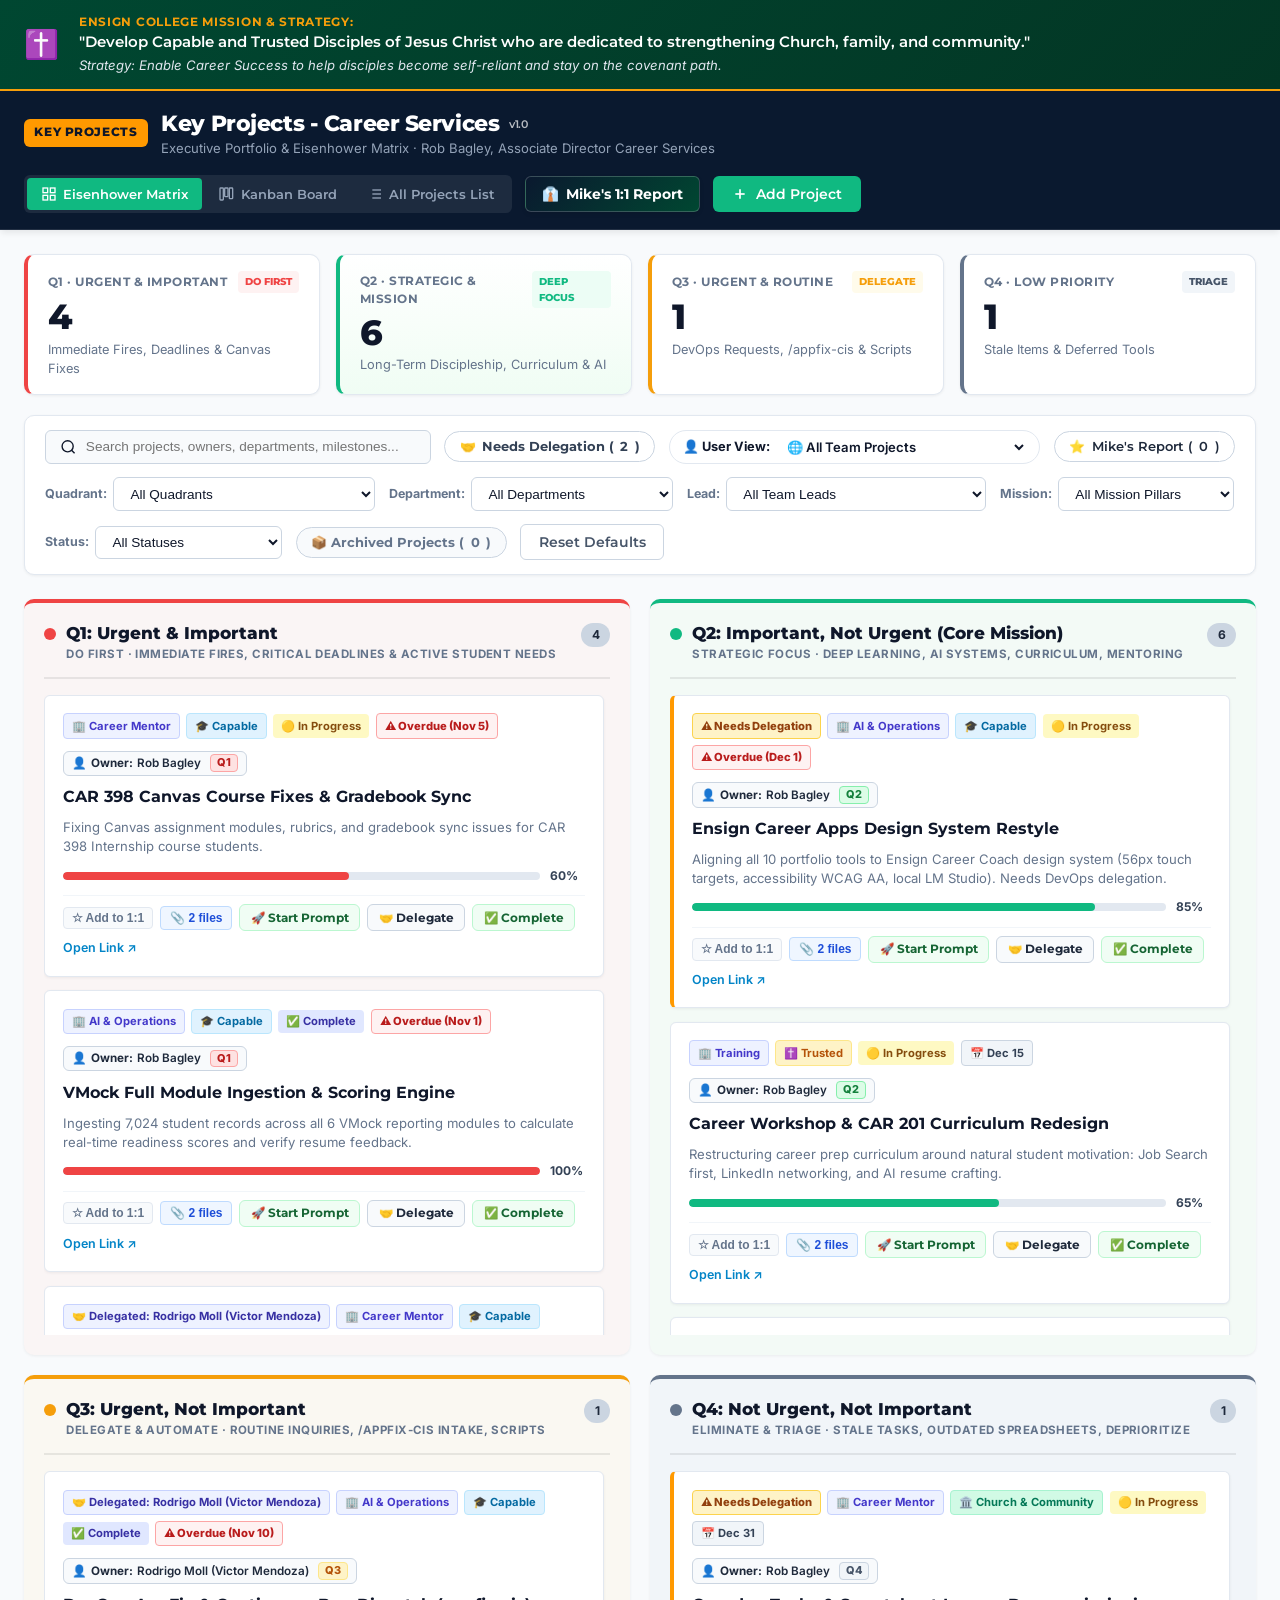
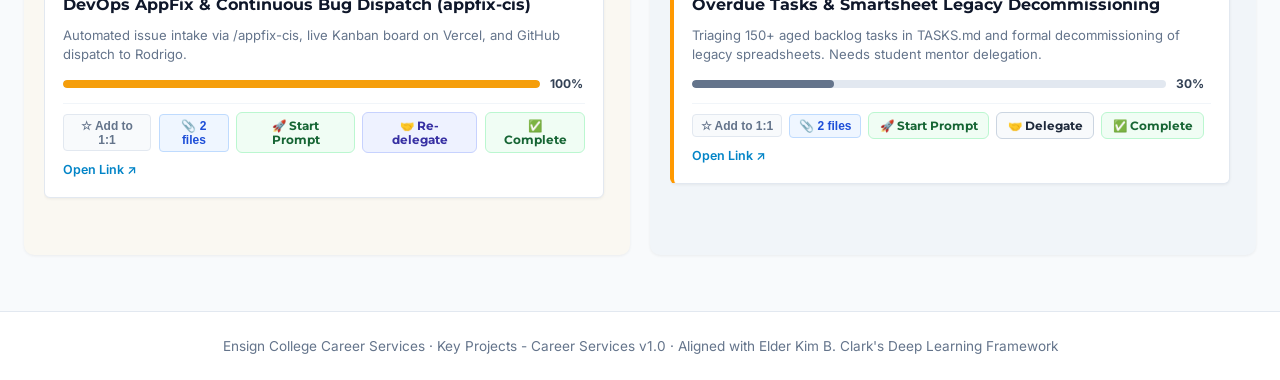
==== commit 6c1ae021: "Rename to Key Projects - Career Services v1.0, 400-day remembered passcode login, set-passcode scrip" ====
--- a/public/index.html
+++ b/public/index.html
@@ -3,7 +3,7 @@
 <head>
   <meta charset="UTF-8">
   <meta name="viewport" content="width=device-width, initial-scale=1.0">
-  <title>Ensign Key Projects & Situational Awareness Dashboard</title>
+  <title>Key Projects - Career Services</title>
   
   <!-- Favicon and App Manifest -->
   <link rel="icon" type="image/svg+xml" href="favicon.svg">
@@ -50,7 +50,7 @@
       <div class="brand-group">
         <div class="brand-badge">KEY PROJECTS</div>
         <div>
-          <h1 class="brand-title">Situational Awareness Dashboard</h1>
+          <h1 class="brand-title">Key Projects - Career Services <span class="brand-version" title="Version 1.0">v1.0</span></h1>
           <p class="brand-subtitle">Executive Portfolio & Eisenhower Matrix · Rob Bagley, Associate Director Career Services</p>
         </div>
       </div>
@@ -708,7 +708,7 @@
 
   <footer class="app-footer">
     <div class="footer-container">
-      <p>Ensign College Career Services · Strategic Situational Awareness Dashboard · Aligned with Elder Kim B. Clark's Deep Learning Framework</p>
+      <p>Ensign College Career Services · Key Projects - Career Services v1.0 · Aligned with Elder Kim B. Clark's Deep Learning Framework</p>
     </div>
   </footer>
 
@@ -719,7 +719,7 @@
         <div>
           <div class="modal-header-badge">EXECUTIVE BRIEFING</div>
           <h3 id="exec-summary-title">Director 1:1 Report · Mike Ray</h3>
-          <p class="modal-subtitle">Ensign College Career Services · Situational Awareness &amp; Key Projects Portfolio</p>
+          <p class="modal-subtitle">Ensign College Career Services · Key Projects - Career Services v1.0</p>
         </div>
         <button type="button" id="exec-summary-close" class="btn-close" aria-label="Close modal">&times;</button>
       </div>
--- a/public/style.css
+++ b/public/style.css
@@ -2885,3 +2885,5 @@
   border: 1px solid #CBD5E1;
 }
 
+
+.brand-version{font-size:.5em;font-weight:600;opacity:.7;margin-left:.4em;vertical-align:middle;white-space:nowrap}
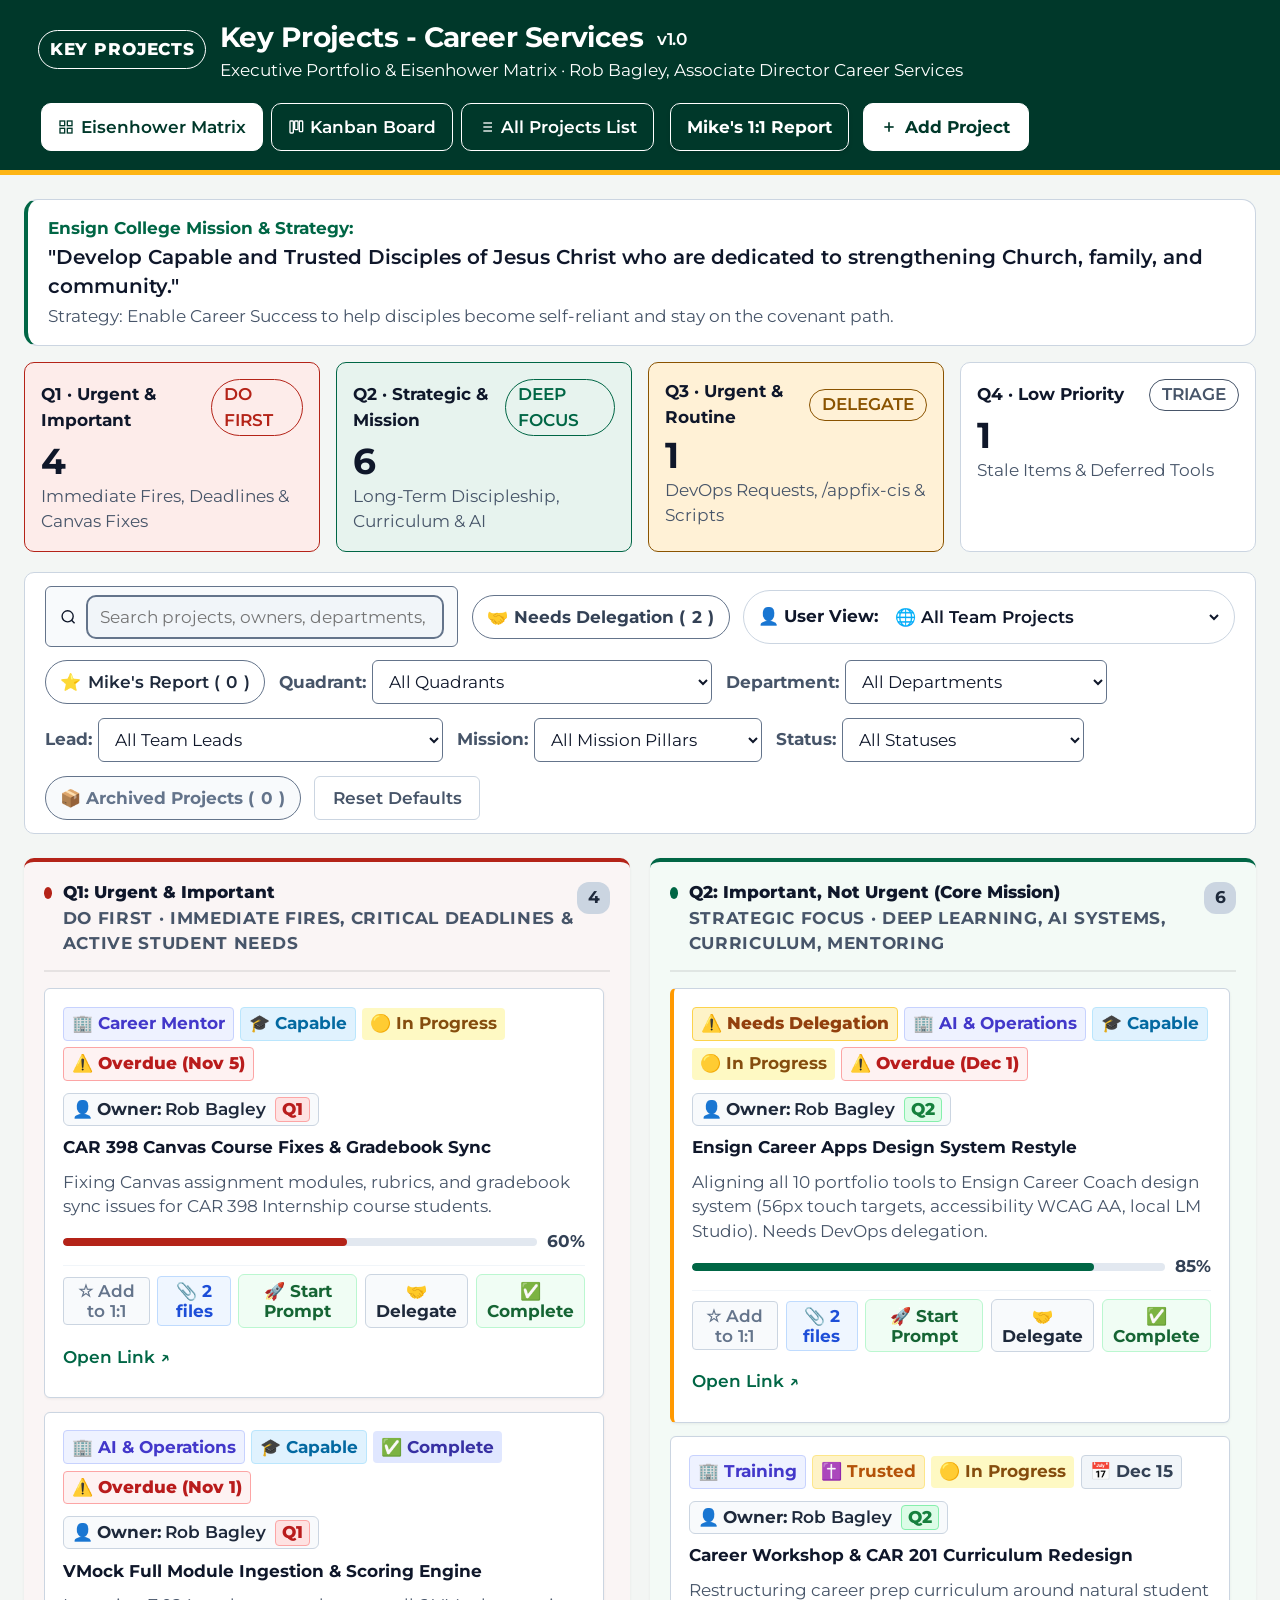
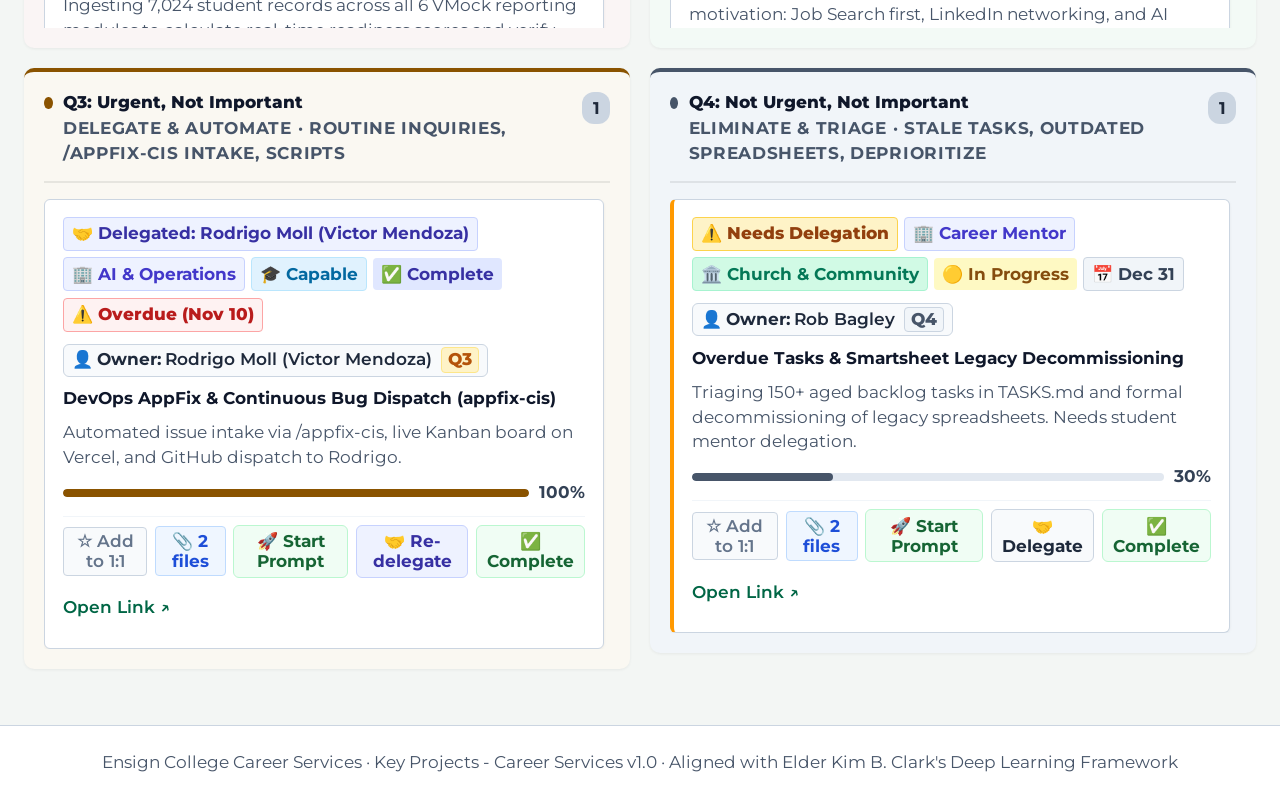
==== commit 79b350cd: "Apply ECC v2 look and move mission banner above the Q1 to Q4 cards Co-Authored-By: Claude Opus 5.5 <" ====
--- a/public/index.html
+++ b/public/index.html
@@ -11,13 +11,17 @@
   <link rel="icon" type="image/png" sizes="16x16" href="favicon-16x16.png">
   <link rel="apple-touch-icon" sizes="180x180" href="apple-touch-icon.png">
   <link rel="manifest" href="site.webmanifest">
-  <meta name="theme-color" content="#004731">
-
-  <!-- Typography: Montserrat & Inter (Ensign Career Coach Design System) -->
+  <meta name="theme-color" content="#00382A">
+
+  <!-- Typography: Montserrat only (ECC) -->
   <link rel="preconnect" href="https://fonts.googleapis.com">
   <link rel="preconnect" href="https://fonts.gstatic.com" crossorigin>
-  <link href="https://fonts.googleapis.com/css2?family=Inter:wght@400;500;600;700&family=Montserrat:wght@600;700;800&display=swap" rel="stylesheet">
+  <link href="https://fonts.googleapis.com/css2?family=Montserrat:wght@400;500;600;700&display=swap" rel="stylesheet">
   
+  <link rel="stylesheet" href="ecc-tokens.css">
+  <link rel="stylesheet" href="ecc-ces-compat.css">
+  <link rel="stylesheet" href="ecc-components.base.css">
+  <link rel="stylesheet" href="ecc-app.css">
   <link rel="stylesheet" href="style.css">
 
   <!-- Vercel Web Analytics -->
@@ -32,18 +36,6 @@
   <script defer src="/_vercel/speed-insights/script.js"></script>
 </head>
 <body>
-  <!-- Mission & Strategic Banner -->
-  <div class="mission-banner">
-    <div class="mission-container">
-      <div class="mission-icon">✝️</div>
-      <div class="mission-text">
-        <span class="mission-label">Ensign College Mission & Strategy:</span>
-        <span class="mission-quote">"Develop Capable and Trusted Disciples of Jesus Christ who are dedicated to strengthening Church, family, and community."</span>
-        <span class="strategy-quote">Strategy: Enable Career Success to help disciples become self-reliant and stay on the covenant path.</span>
-      </div>
-    </div>
-  </div>
-
   <!-- Header -->
   <header class="app-header">
     <div class="header-container">
@@ -70,7 +62,7 @@
           </button>
         </div>
         <button id="exec-summary-btn" class="btn btn-secondary btn-exec-summary" title="Generate Executive Summary & 1:1 Report for Director Mike Ray">
-          <span class="btn-icon">👔</span> Mike's 1:1 Report
+          Mike's 1:1 Report
         </button>
         <button id="add-project-btn" class="btn btn-primary">
           <svg width="16" height="16" viewBox="0 0 24 24" fill="none" stroke="currentColor" stroke-width="2.5"><line x1="12" y1="5" x2="12" y2="19"/><line x1="5" y1="12" x2="19" y2="12"/></svg>
@@ -81,6 +73,17 @@
   </header>
 
   <main class="dashboard-container">
+  <!-- Mission & Strategic Banner -->
+  <div class="mission-banner">
+    <div class="mission-container">
+      <div class="mission-text">
+        <span class="mission-label">Ensign College Mission & Strategy:</span>
+        <span class="mission-quote">"Develop Capable and Trusted Disciples of Jesus Christ who are dedicated to strengthening Church, family, and community."</span>
+        <span class="strategy-quote">Strategy: Enable Career Success to help disciples become self-reliant and stay on the covenant path.</span>
+      </div>
+    </div>
+  </div>
+
     <!-- Toolbar & Summary Metrics -->
     <section class="toolbar">
       <div class="metrics-grid">
@@ -456,7 +459,7 @@
             <div class="form-group flex-2 combobox-wrapper">
               <label for="form-assisting">Assisting (Contributors)</label>
               <div class="combobox-input-container">
-                <input type="text" id="form-assisting" class="combobox-input" autocomplete="off" placeholder="Pick or type coworker (e.g. Joel, Erere)...">
+                <input type="text" id="form-assisting" class="combobox-input" autocomplete="off" placeholder="Pick one or more coworkers, comma-separated...">
                 <button type="button" class="combobox-toggle-btn" id="assisting-toggle-btn" tabindex="-1" title="Show all team members">▾</button>
               </div>
               <ul id="assisting-dropdown-list" class="combobox-dropdown" style="display: none;"></ul>
--- a/public/ecc-tokens.css
+++ b/public/ecc-tokens.css
@@ -0,0 +1,117 @@
+/* Ensign Career Coach design tokens: GENERATED, do not edit.
+   Source: tokens/tokens.json (sha256 41a46c1ea0bca053) + tokens/overrides.json
+   Regenerate: python3 scripts/build_tokens.py */
+
+:root {
+  color-scheme: light;
+
+  /* color */
+  --brand: #006645;
+  --brand-hover: #00503a;
+  --brand-tint: #e7f3ee;
+  --brand-tint-soft: #f3faf6;
+  --accent-gold: #FDB515;
+  --ink: #0f172a;
+  --ink-muted: #475569;
+  --surface: #ffffff;
+  --surface-sunken: #f8fafc;
+  --surface-hover: #f1f5f9;
+  --border: #cbd5e1;
+  --border-strong: #94a3b8;
+  --success-bg: #dcfce7;
+  --success-border: #86efac;
+  --success-text: #166534;
+  --success-icon: #16a34a;
+  --warning-bg: #fef3c7;
+  --warning-text: #92400e;
+  --danger-text: #991b1b;
+  --muted-strong: #64748b;
+  --overlay: rgba(15,23,42,0.45);
+
+  /* type */
+  --font-sans: Montserrat, -apple-system, BlinkMacSystemFont, "Segoe UI", sans-serif;
+  --text-heading-lg: 21px;
+  --leading-heading-lg: 1.3;
+  --weight-heading-lg: 700;
+  --text-heading-md: 19px;
+  --leading-heading-md: 1.4;
+  --weight-heading-md: 700;
+  --text-body: 19px;
+  --leading-body: 1.6;
+  --weight-body: 400;
+  --text-body-strong: 19px;
+  --leading-body-strong: 1.6;
+  --weight-body-strong: 700;
+  --text-body-sm: 18px;
+  --leading-body-sm: 1.5;
+  --weight-body-sm: 500;
+  --text-eyebrow: 17px;
+  --leading-eyebrow: 1.4;
+  --weight-eyebrow: 700;
+  --text-control: 18px;
+  --leading-control: 1.35;
+  --weight-control: 600;
+  --text-caption: 17px;
+  --leading-caption: 1.5;
+  --weight-caption: 400;
+
+  /* spacing */
+  --space-1: 4px;
+  --space-2: 8px;
+  --space-3: 12px;
+  --space-4: 16px;
+  --space-5: 20px;
+  --space-6: 24px;
+  --space-7: 32px;
+  --space-8: 48px;
+
+  /* radius */
+  --radius-sm: 8px;
+  --radius-md: 10px;
+  --radius-lg: 14px;
+  --radius-pill: 999px;
+
+  /* shadow */
+  --shadow-card: 0 4px 20px rgba(15,23,42,0.08);
+  --shadow-focus: 0 0 0 3px rgba(0,102,69,0.25), 0 6px 24px rgba(15,23,42,0.12);
+  --shadow-toast: 0 12px 36px rgba(15,23,42,0.16);
+
+  /* local overrides: see tokens/overrides.json for the reason behind each */
+  --input-border: #64748b;  /* pending-upstream */
+  --border-strong: #64748b;  /* pending-upstream */
+  --input-fill: #f1f5f9;  /* rob-decision */
+  --gutter: clamp(24px, 3vw, 56px);  /* exemplar */
+  --sidebar-width: 232px;  /* exemplar */
+  --surface-sunken: #F3F6F4;  /* rob-decision */
+  --brand-deep: #00382A;  /* rob-decision */
+  --brand-tint-strong: #C7E4D3;  /* rob-decision */
+  --info: #1E40AF;  /* rob-decision */
+  --info-tint: #E8EEFC;  /* rob-decision */
+  --ai: #5B21B6;  /* rob-decision */
+  --ai-tint: #F1EAFE;  /* rob-decision */
+  --ai-border: #7C3AED;  /* rob-decision */
+  --caution-text: #6B3E00;  /* rob-decision */
+  --caution-bg: #FFF1D6;  /* rob-decision */
+  --caution-border: #B26B00;  /* rob-decision */
+  --danger: #B42318;  /* rob-decision */
+  --danger-bg: #FDECEA;  /* rob-decision */
+  --text-body: 20px;  /* rob-decision */
+  --text-item: 22px;  /* rob-decision */
+  --text-field: 21px;  /* rob-decision */
+  --text-button: 20px;  /* rob-decision */
+  --text-section: 26px;  /* rob-decision */
+  --text-title: 30px;  /* rob-decision */
+  --text-display: 36px;  /* rob-decision */
+  --control-height: 56px;  /* rob-decision */
+  --target-min: 48px;  /* rob-decision */
+
+  /* fixed rules from the design system README */
+  --touch-min: 44px;
+  --text-floor: 17px;
+  --focus-ring: 2px solid var(--brand);
+  --focus-offset: 2px;
+}
+
+@media (prefers-reduced-motion: reduce) {
+  *, *::before, *::after { animation-duration: 0.01ms !important; animation-iteration-count: 1 !important; transition-duration: 0.01ms !important; scroll-behavior: auto !important; }
+}
--- a/public/ecc-ces-compat.css
+++ b/public/ecc-ces-compat.css
@@ -0,0 +1,71 @@
+/* CES -> ECC compatibility layer.
+   Every app vendors the same ces-tokens.css v1.1 (14 identical copies, md5 312bc116...).
+   Load this file AFTER ces-tokens.css and ecc-tokens.css: it re-points the old --ces-* names
+   at Ensign Career Coach values, so existing app CSS moves to the new system with no selector edits.
+   Delete an alias once no app CSS references it (scripts/ecc_audit_static.py reports usage). */
+
+:root {
+  /* brand: navy/gold UI roles become Ensign green; gold is identity-only in ECC */
+  --ces-navy-950: var(--ink);
+  --ces-navy-900: var(--brand);
+  --ces-navy-850: var(--brand-hover);
+  --ces-navy-800: var(--brand-hover);
+  --ces-navy-700: var(--brand);
+  --ces-navy-600: var(--brand);
+  --ces-navy-100: var(--brand-tint);
+  --ces-navy-50:  var(--brand-tint-soft);
+
+  --ces-gold:        var(--brand);        /* was used for active borders and pills: that is brand's job now */
+  --ces-gold-hover:  var(--brand-hover);
+  --ces-gold-light:  var(--brand-tint-soft);
+  --ces-gold-border: var(--border-strong);
+
+  /* surface and text */
+  --ces-ink:         var(--ink);
+  --ces-ink-soft:    var(--ink);
+  --ces-muted:       var(--ink-muted);
+  --ces-muted-light: var(--ink-muted);    /* ECC allows two text colors only */
+  --ces-line:        var(--border);
+  --ces-line-soft:   var(--border);
+  --ces-surface:     var(--surface);
+  --ces-background:  var(--surface-sunken);
+
+  /* status: ECC pairs */
+  --ces-status-success-bg: var(--success-bg);
+  --ces-status-success-text: var(--success-text);
+  --ces-status-success-border: var(--success-border);
+  --ces-status-warning-bg: var(--warning-bg);
+  --ces-status-warning-text: var(--warning-text);
+  --ces-status-error-text: var(--danger-text);
+
+  /* focus: one ring, brand green, everywhere (fixes the 1.7:1 gold ring on light fields) */
+  --ces-focus-ring-dark:  var(--brand);
+  --ces-focus-ring-light: var(--brand);
+  --ces-focus-ring:       var(--brand);
+
+  /* type: Montserrat, 17px floor */
+  --ces-font-body:  var(--font-sans);
+  --ces-font-serif: var(--font-sans);
+  --ces-text-xs:    var(--text-caption);   /* 12px -> 17px */
+  --ces-text-sm:    var(--text-caption);   /* 14px -> 17px */
+  --ces-text-base:  var(--text-body);      /* 15px -> 19px */
+  --ces-text-lg:    var(--text-heading-md);
+  --ces-text-xl:    var(--text-heading-lg);
+  --ces-text-2xl:   var(--text-heading-lg);
+  --ces-weight-semibold: 600;
+  --ces-weight-bold: 700;
+  --ces-weight-extrabold: 700;             /* Montserrat is loaded at 400-700 only */
+
+  /* elevation and shape */
+  --ces-shadow-sm: var(--shadow-card);
+  --ces-shadow-md: var(--shadow-card);
+  --ces-shadow-lg: var(--shadow-toast);
+  --ces-radius-sm: var(--radius-sm);
+  --ces-radius-md: var(--radius-md);
+  --ces-radius-lg: var(--radius-lg);
+  --ces-radius-pill: var(--radius-pill);
+
+  /* layout: fill the width to the gutter instead of a fixed content cap */
+  --ces-content-max: 100%;
+  --ces-prose-max-width: none;
+}
--- a/public/ecc-components.base.css
+++ b/public/ecc-components.base.css
@@ -0,0 +1,114 @@
+/* Ensign Career Coach — component styles. Reads tokens.css custom properties only. */
+
+.ecc-btn {
+  display: inline-flex;
+  align-items: center;
+  justify-content: center;
+  gap: var(--space-2);
+  min-height: 44px;
+  padding: 0 16px;
+  border-radius: var(--radius-md);
+  font-family: var(--font-sans);
+  font-size: 18px;
+  font-weight: 600;
+  line-height: 1.35;
+  border: 1.5px solid transparent;
+  cursor: pointer;
+  text-decoration: none;
+}
+.ecc-btn-primary { background: var(--brand); color: #fff; border-color: var(--brand); }
+.ecc-btn-primary:hover { background: var(--brand-hover); border-color: var(--brand-hover); }
+.ecc-btn-secondary { background: var(--surface); color: var(--ink); border-color: var(--border-strong); }
+.ecc-btn-secondary:hover { border-color: var(--brand); color: var(--brand); }
+.ecc-btn-ghost { background: transparent; border-color: transparent; color: var(--brand); padding: 0 4px; text-decoration: underline; text-underline-offset: 3px; }
+.ecc-btn:focus-visible { outline: 2px solid var(--brand); outline-offset: 2px; }
+.ecc-btn[disabled] { background: var(--muted-strong); border-color: var(--muted-strong); color: #fff; cursor: not-allowed; }
+
+.ecc-pill {
+  display: inline-flex;
+  align-items: center;
+  gap: var(--space-2);
+  min-height: 36px;
+  padding: 0 12px;
+  border-radius: var(--radius-pill);
+  font-family: var(--font-sans);
+  font-size: 17px;
+  font-weight: 600;
+  border: 1.5px solid var(--border-strong);
+  background: var(--surface);
+  color: var(--ink);
+}
+.ecc-pill-success { background: var(--success-bg); border-color: var(--success-border); color: var(--success-text); }
+.ecc-pill-dot { width: 8px; height: 8px; border-radius: 50%; background: currentColor; flex-shrink: 0; }
+.ecc-pill-success .ecc-pill-dot { background: var(--success-icon); }
+
+.ecc-card {
+  background: var(--surface);
+  border: 1.5px solid var(--border);
+  border-radius: var(--radius-lg);
+  box-shadow: var(--shadow-card);
+  padding: var(--space-5);
+  max-width: 560px;
+}
+.ecc-card-title {
+  margin: 0 0 var(--space-2);
+  font-family: var(--font-sans);
+  font-size: 17px;
+  font-weight: 700;
+  color: var(--brand);
+}
+.ecc-card-body { font-family: var(--font-sans); font-size: 19px; line-height: 1.6; color: var(--ink); margin: 0; }
+
+.ecc-chip {
+  flex-shrink: 0;
+  white-space: nowrap;
+  min-height: 44px;
+  padding: 6px 14px;
+  border-radius: var(--radius-pill);
+  border: 1.5px solid var(--border-strong);
+  background: var(--surface);
+  color: var(--ink);
+  font-family: var(--font-sans);
+  font-size: 17px;
+  font-weight: 500;
+  line-height: 1.35;
+  cursor: pointer;
+}
+.ecc-chip:hover { border-color: var(--brand); color: var(--brand); background: var(--brand-tint-soft); }
+.ecc-chip:active { background: var(--brand-tint); }
+.ecc-chip:focus-visible { outline: 2px solid var(--brand); outline-offset: 2px; }
+
+.ecc-nav-item {
+  display: flex;
+  align-items: center;
+  gap: var(--space-3);
+  width: 100%;
+  min-height: 52px;
+  padding: 8px 10px;
+  border-radius: var(--radius-md);
+  border: 1.5px solid var(--border);
+  background: var(--surface);
+  text-align: left;
+  cursor: pointer;
+  color: var(--ink);
+  font-family: var(--font-sans);
+}
+.ecc-nav-item:hover { border-color: var(--brand); }
+.ecc-nav-item.is-active { background: var(--brand-tint); border-color: var(--brand); }
+.ecc-nav-item-badge {
+  width: 30px;
+  height: 30px;
+  flex-shrink: 0;
+  border-radius: 50%;
+  display: flex;
+  align-items: center;
+  justify-content: center;
+  font-size: 17px;
+  font-weight: 700;
+  background: var(--surface-hover);
+  color: var(--ink);
+}
+.ecc-nav-item.is-active .ecc-nav-item-badge { background: var(--brand); color: #fff; }
+.ecc-nav-item-title { font-size: 18px; font-weight: 600; line-height: 1.3; }
+
+.ecc-row { display: flex; align-items: center; gap: var(--space-2); flex-wrap: wrap; }
--- a/public/ecc-app.css
+++ b/public/ecc-app.css
@@ -0,0 +1,735 @@
+/* Ensign Career Coach: app patterns (chat shell, messages, composer, fields).
+   Extends ecc-components.base.css (the five components mirrored from Claude Design).
+   Reads ecc-tokens.css custom properties only. Load order:
+   ecc-tokens.css -> ecc-ces-compat.css -> ecc-components.base.css -> ecc-app.css -> the app's own CSS */
+
+/* ---------- Page ---------- */
+body.ecc {
+  margin: 0;
+  background: var(--surface-sunken);
+  color: var(--ink);
+  font-family: var(--font-sans);
+  font-size: var(--text-body);
+  line-height: var(--leading-body);
+  max-width: 100vw;
+  overflow-x: hidden;
+}
+
+/* ---------- Shell: fixed left rail + dominant chat canvas ---------- */
+.ecc-shell {
+  display: grid;
+  grid-template-columns: var(--sidebar-width) minmax(0, 1fr);
+  min-height: 100dvh;
+  min-width: 0;
+}
+.ecc-sidebar {
+  background: var(--surface);
+  border-right: 1.5px solid var(--border);
+  padding: var(--space-5);
+  display: flex;
+  flex-direction: column;
+  gap: var(--space-3);
+  min-width: 0;
+}
+.ecc-sidebar-label {
+  font-size: var(--text-eyebrow);
+  font-weight: var(--weight-eyebrow);
+  letter-spacing: 0.02em;
+  color: var(--ink-muted);
+  margin: var(--space-4) 0 0;
+}
+.ecc-main {
+  display: flex;
+  flex-direction: column;
+  min-width: 0;
+  overflow: hidden;
+}
+
+/* ---------- Feed: fills the width up to the gutter, no 65ch cap ---------- */
+.ecc-feed {
+  flex: 1;
+  overflow-y: auto;
+  overflow-x: hidden;
+  padding: var(--space-6) var(--gutter);
+  display: flex;
+  flex-direction: column;
+  gap: var(--space-4);
+  min-width: 0;
+}
+.ecc-msg { min-width: 0; overflow-wrap: anywhere; font-size: var(--text-body); line-height: var(--leading-body); }
+.ecc-msg-assistant {
+  background: var(--surface);
+  border: 1.5px solid var(--border);
+  border-radius: var(--radius-lg);
+  box-shadow: var(--shadow-card);
+  padding: var(--space-5);
+  max-width: 100%;
+}
+.ecc-msg-name { font-size: var(--text-caption); font-weight: 700; color: var(--brand); margin: 0 0 var(--space-2); }
+.ecc-msg-user {
+  align-self: flex-end;
+  max-width: 78%;
+  background: var(--brand);
+  color: #ffffff;
+  border-radius: 14px 14px 4px 14px; /* one-off "who said this" cue from the design system */
+  padding: var(--space-4) var(--space-5);
+}
+.ecc-msg-user .ecc-msg-name { color: #d1e7dd; }
+
+/* ---------- Composer ---------- */
+.ecc-composer {
+  background: var(--surface);
+  border-top: 1.5px solid var(--border);
+  padding: var(--space-4) var(--gutter) var(--space-5);
+  display: flex;
+  flex-wrap: wrap;
+  align-items: flex-end;
+  gap: var(--space-2);
+  min-width: 0;
+}
+.ecc-composer-label { flex: 1 1 100%; font-size: var(--text-caption); font-weight: 600; color: var(--ink-muted); }
+
+/* ---------- Text fields: one look everywhere (chat, forms, feedback, intake) ---------- */
+.ecc-field,
+.ecc-composer textarea {
+  flex: 1 1 240px;
+  min-width: 0;
+  min-height: var(--touch-min);
+  padding: 14px 18px;
+  background: var(--input-fill);
+  color: var(--ink);
+  border: 2px solid var(--input-border);
+  border-radius: var(--radius-lg);
+  font-family: var(--font-sans);
+  font-size: var(--text-body);
+  line-height: var(--leading-body);
+  box-shadow: var(--shadow-card);
+  resize: vertical;
+}
+.ecc-field::placeholder,
+.ecc-composer textarea::placeholder { color: var(--ink-muted); opacity: 1; }
+.ecc-field:focus,
+.ecc-composer textarea:focus {
+  background: var(--surface);
+  border-color: var(--brand);
+  box-shadow: var(--shadow-focus); /* replaces shadow-card, never stacks */
+}
+.ecc-field:focus-visible,
+.ecc-composer textarea:focus-visible { outline: var(--focus-ring); outline-offset: var(--focus-offset); }
+.ecc-field[aria-invalid="true"] { border-color: var(--danger-text); }
+.ecc-field-error { color: var(--danger-text); font-size: var(--text-caption); }
+input.ecc-field { border-radius: var(--radius-md); resize: none; } /* single-line inputs are controls: radius-md */
+
+/* ---------- Chip row: single line, scroll buttons, never a bare scrollbar ---------- */
+.ecc-chip-rail { display: flex; align-items: center; gap: var(--space-2); min-width: 0; }
+.ecc-chip-track { display: flex; gap: var(--space-2); overflow-x: auto; scroll-behavior: smooth; scrollbar-width: none; min-width: 0; flex: 1; }
+.ecc-chip-track::-webkit-scrollbar { display: none; }
+.ecc-chip-scroll { flex: 0 0 var(--touch-min); height: var(--touch-min); border-radius: var(--radius-pill); border: 1.5px solid var(--border-strong); background: var(--surface); color: var(--ink); cursor: pointer; }
+.ecc-chip-scroll:focus-visible { outline: var(--focus-ring); outline-offset: var(--focus-offset); }
+
+/* ---------- Toast ---------- */
+.ecc-toast { position: fixed; right: var(--space-6); bottom: calc(var(--space-6) + env(safe-area-inset-bottom, 0px)); background: var(--surface); border: 1.5px solid var(--success-border); color: var(--success-text); border-radius: var(--radius-lg); box-shadow: var(--shadow-toast); padding: var(--space-3) var(--space-5); font-size: var(--text-control); font-weight: 600; }
+
+/* ---------- Breakpoints ---------- */
+@media (max-width: 899.98px) {
+  .ecc-shell { grid-template-columns: minmax(0, 1fr); }
+  .ecc-sidebar {
+    position: fixed; inset: 0 auto 0 0; z-index: 40;
+    width: min(88vw, 320px);
+    padding-top: calc(var(--space-5) + env(safe-area-inset-top, 0px));
+    transform: translateX(-100%);
+    transition: transform 200ms ease;
+    box-shadow: var(--shadow-toast);
+    overflow-y: auto;
+  }
+  .ecc-sidebar.is-open { transform: none; }
+  .ecc-scrim { position: fixed; inset: 0; z-index: 30; background: var(--overlay); }
+  .ecc-scrim[hidden] { display: none; }
+}
+@media (min-width: 900px) { .ecc-menu-button, .ecc-scrim { display: none; } }
+@media (max-width: 639.98px) {
+  :root { --gutter: 16px; }
+  .ecc-composer textarea, .ecc-composer .ecc-field { flex-basis: 100%; }
+  .ecc-composer .ecc-btn { flex: 1 1 100%; }
+  .ecc-msg-assistant { padding: 14px 16px; }
+}
+@media (max-width: 375px) {
+  :root { --gutter: 12px; }
+  .ecc-msg-user { max-width: 90%; }
+}
+
+/* ---------- Windows High Contrast ---------- */
+@media (forced-colors: active) {
+  .ecc-field, .ecc-composer textarea { border-color: ButtonText; }
+  .ecc-field:focus-visible, .ecc-composer textarea:focus-visible { outline-color: Highlight; }
+  .ecc-pill, .ecc-chip { border-color: ButtonText; }
+}
+
+/* ECC dashboard pattern. Authored with Coding Helper. */
+
+/* ── Dashboard shell ─────────────────────────────────────────────── */
+.ecc-dash {
+  box-sizing: border-box;
+  width: 100%;
+  padding-inline: var(--gutter);
+  padding-block: var(--space-6) var(--space-7);
+  background: var(--surface-sunken);
+}
+
+/* ── Dashboard header ────────────────────────────────────────────── */
+.ecc-dash__header {
+  display: flex;
+  flex-wrap: wrap;
+  align-items: flex-start;
+  gap: var(--space-4);
+  margin-block-end: var(--space-6);
+  min-width: 0;
+}
+
+.ecc-dash__titles {
+  flex: 1 1 min(100%, 480px);
+  min-width: 0;
+}
+
+.ecc-dash__title {
+  font-family: var(--font-sans);
+  font-size: var(--text-heading-lg);
+  font-weight: 700;
+  line-height: 1.2;
+  color: var(--ink);
+  margin: 0 0 var(--space-2);
+  overflow-wrap: anywhere;
+}
+
+.ecc-dash__subtitle {
+  font-family: var(--font-sans);
+  font-size: var(--text-body);
+  font-weight: 400;
+  line-height: var(--leading-body);
+  color: var(--ink-muted);
+  margin: 0;
+  overflow-wrap: anywhere;
+}
+
+/* ── Metrics strip ───────────────────────────────────────────────── */
+.ecc-dash__metrics {
+  display: flex;
+  flex-wrap: wrap;
+  gap: var(--space-3);
+  align-items: flex-start;
+  min-width: 0;
+}
+
+.ecc-dash__metric {
+  display: flex;
+  flex-direction: column;
+  align-items: center;
+  gap: var(--space-2);
+  background: var(--surface);
+  border: 1px solid var(--border);
+  border-radius: var(--radius-md);
+  padding: var(--space-3) var(--space-4);
+  min-width: 0;
+}
+
+.ecc-dash__metric-value {
+  font-family: var(--font-sans);
+  font-size: var(--text-heading-md);
+  font-weight: 700;
+  color: var(--ink);
+  line-height: 1.1;
+  overflow-wrap: anywhere;
+}
+
+.ecc-dash__metric-label {
+  font-family: var(--font-sans);
+  font-size: max(17px, var(--text-caption));
+  font-weight: 500;
+  color: var(--ink-muted);
+  overflow-wrap: anywhere;
+  text-align: center;
+}
+
+/* ── Section ─────────────────────────────────────────────────────── */
+.ecc-dash-section {
+  margin-block-end: var(--space-7);
+  min-width: 0;
+}
+
+.ecc-dash-section__heading-row {
+  display: flex;
+  flex-wrap: wrap;
+  align-items: baseline;
+  gap: var(--space-3);
+  margin-block-end: var(--space-3);
+  min-width: 0;
+}
+
+.ecc-dash-section__heading {
+  font-family: var(--font-sans);
+  font-size: var(--text-heading-md);
+  font-weight: 600;
+  color: var(--ink);
+  margin: 0;
+  line-height: 1.25;
+  overflow-wrap: anywhere;
+  min-width: 0;
+}
+
+.ecc-dash-section__count {
+  font-family: var(--font-sans);
+  font-size: max(17px, var(--text-caption));
+  font-weight: 500;
+  color: var(--ink-muted);
+  white-space: nowrap;
+  flex-shrink: 0;
+}
+
+.ecc-dash-section__rule {
+  border: none;
+  border-block-start: 1px solid var(--brand);
+  margin: 0 0 var(--space-4);
+}
+
+/* ── Grid ────────────────────────────────────────────────────────── */
+.ecc-dash-grid {
+  display: grid;
+  grid-template-columns: repeat(auto-fit, minmax(min(100%, 320px), 1fr));
+  gap: var(--space-4);
+  min-width: 0;
+}
+
+.ecc-dash-grid > * {
+  min-width: 0;
+}
+
+/* ── Tool card ───────────────────────────────────────────────────── */
+.ecc-tool-card {
+  display: flex;
+  flex-direction: column;
+  gap: var(--space-3);
+  background: var(--surface);
+  border: 1px solid var(--border);
+  border-radius: var(--radius-lg);
+  box-shadow: var(--shadow-card);
+  padding: var(--space-4);
+  min-width: 0;
+}
+
+/* icon */
+.ecc-tool-card__icon {
+  display: flex;
+  align-items: center;
+  color: var(--ink-muted);
+  min-width: 0;
+  flex-shrink: 0;
+}
+
+.ecc-tool-card__icon svg {
+  display: block;
+  width: 2rem;
+  height: 2rem;
+  flex-shrink: 0;
+}
+
+/* status badge */
+.ecc-tool-card__status {
+  display: inline-flex;
+  align-items: center;
+  align-self: flex-start;
+  font-family: var(--font-sans);
+  font-size: max(17px, var(--text-caption));
+  font-weight: 600;
+  line-height: 1;
+  border-radius: var(--radius-pill);
+  padding: 4px var(--space-3);
+  min-width: 0;
+  overflow-wrap: anywhere;
+}
+
+.ecc-tool-card__status--success {
+  background: var(--success-bg);
+  color: var(--success-text);
+  border: 1px solid var(--success-border);
+}
+
+.ecc-tool-card__status--preview {
+  background: var(--brand-tint);
+  color: var(--brand);
+  border: 1px solid var(--border-strong);
+}
+
+/* card body */
+.ecc-tool-card__body {
+  display: flex;
+  flex-direction: column;
+  gap: var(--space-2);
+  flex: 1 1 auto;
+  min-width: 0;
+}
+
+.ecc-tool-card__body > * {
+  min-width: 0;
+}
+
+.ecc-tool-card__title {
+  font-family: var(--font-sans);
+  font-size: var(--text-heading-md);
+  font-weight: 600;
+  color: var(--ink);
+  margin: 0;
+  line-height: 1.25;
+  overflow-wrap: anywhere;
+}
+
+.ecc-tool-card__description {
+  font-family: var(--font-sans);
+  font-size: var(--text-body);
+  font-weight: 400;
+  color: var(--ink-muted);
+  margin: 0;
+  line-height: var(--leading-body);
+  overflow-wrap: anywhere;
+}
+
+/* primary action link — 44 px touch target, all states */
+.ecc-tool-card__action {
+  display: inline-flex;
+  align-items: center;
+  justify-content: center;
+  align-self: flex-start;
+  margin-block-start: auto;
+  min-height: var(--touch-min, 44px);
+  padding-inline: var(--space-4);
+  padding-block: var(--space-3);
+  border-radius: var(--radius-md);
+  background: var(--brand);
+  color: var(--surface);
+  font-family: var(--font-sans);
+  font-size: var(--text-body);
+  font-weight: 600;
+  line-height: 1;
+  text-decoration: none;
+  border: 2px solid transparent;
+  cursor: pointer;
+  overflow-wrap: anywhere;
+  min-width: 0;
+  transition: background 0.14s ease, border-color 0.14s ease;
+}
+
+.ecc-tool-card__action:hover {
+  background: var(--brand-hover);
+}
+
+.ecc-tool-card__action:active {
+  background: var(--brand-hover);
+  filter: brightness(0.9);
+}
+
+.ecc-tool-card__action:focus-visible {
+  outline: 3px solid var(--brand);
+  outline-offset: 3px;
+  background: var(--brand);
+}
+
+.ecc-tool-card__action[aria-disabled="true"],
+.ecc-tool-card__action:disabled {
+  background: var(--border-strong);
+  color: var(--ink-muted);
+  cursor: not-allowed;
+  pointer-events: none;
+  border-color: transparent;
+}
+
+.ecc-tool-card__action[aria-current="true"],
+.ecc-tool-card__action[aria-current="page"] {
+  background: var(--brand-hover);
+  border-color: var(--border-strong);
+  color: var(--surface);
+}
+
+/* ── Detail body ─────────────────────────────────────────────────── */
+.ecc-dash__detail-body {
+  display: flex;
+  flex-direction: column;
+  gap: var(--space-3);
+  min-width: 0;
+}
+
+.ecc-dash__detail-body p {
+  font-family: var(--font-sans);
+  font-size: var(--text-body);
+  font-weight: 400;
+  color: var(--ink);
+  line-height: var(--leading-body);
+  margin: 0;
+  overflow-wrap: anywhere;
+  min-width: 0;
+}
+
+.ecc-dash__detail-body strong {
+  font-weight: 600;
+  color: var(--ink);
+}
+
+/* ── Forced colors (Windows High Contrast) ───────────────────────── */
+@media (forced-colors: active) {
+  .ecc-tool-card {
+    border: 2px solid ButtonText;
+    forced-color-adjust: none;
+    background: Canvas;
+  }
+
+  .ecc-tool-card__title,
+  .ecc-tool-card__description,
+  .ecc-dash__title,
+  .ecc-dash__subtitle {
+    color: CanvasText;
+  }
+
+  .ecc-tool-card__icon {
+    color: ButtonText;
+  }
+
+  .ecc-tool-card__status--success,
+  .ecc-tool-card__status--preview {
+    forced-color-adjust: none;
+    background: Canvas;
+    color: CanvasText;
+    border: 1px solid ButtonText;
+  }
+
+  .ecc-tool-card__action {
+    forced-color-adjust: none;
+    background: ButtonFace;
+    color: ButtonText;
+    border: 2px solid ButtonText;
+  }
+
+  .ecc-tool-card__action:hover,
+  .ecc-tool-card__action:focus-visible {
+    background: Highlight;
+    color: HighlightText;
+    border-color: Highlight;
+  }
+
+  .ecc-tool-card__action[aria-disabled="true"],
+  .ecc-tool-card__action:disabled {
+    background: GrayText;
+    color: Canvas;
+    border-color: GrayText;
+  }
+
+  .ecc-dash__metric {
+    border: 1px solid ButtonText;
+    background: Canvas;
+  }
+
+  .ecc-dash-section__rule {
+    border-block-start-color: ButtonText;
+  }
+}
+
+/* ==========================================================================
+   ECC v2: step screens for desktop monitors (ENS 101 Guide pattern, 2026-10-23)
+   Color has one job each: brand = do this, brand-deep = where you are,
+   accent-gold = identity only, info = Civitas and outside records,
+   ai = Mentor AI, caution = be careful, danger = cannot be undone.
+   ========================================================================== */
+
+/* ---------- Header band: deep green, gold identity stripe ---------- */
+.ecc-hdr-band {
+  background: var(--brand-deep);
+  color: #fff;
+  border-bottom: 5px solid var(--accent-gold);
+}
+.ecc-hdr-band__inner { display: flex; align-items: center; gap: var(--space-7); padding: var(--space-3) var(--gutter); min-width: 0; }
+.ecc-hdr-band__sub { font-size: var(--text-caption); color: var(--brand-tint-strong); font-weight: 500; }
+.ecc-nav-link {
+  display: inline-flex; align-items: center; min-height: var(--target-min);
+  padding: var(--space-2) var(--space-1);
+  color: var(--brand-tint); font-size: var(--text-button); font-weight: 700; text-decoration: none;
+  border-bottom: 4px solid transparent;
+}
+.ecc-nav-link:hover { color: #fff; border-bottom-color: var(--brand-tint-strong); }
+.ecc-nav-link[aria-current="page"] { color: #fff; border-bottom-color: var(--accent-gold); }
+.ecc-hdr-band :focus-visible { outline: 3px solid var(--accent-gold); outline-offset: 3px; }
+
+/* ---------- Buttons: larger size and the v2 role colors ---------- */
+.ecc-btn--lg { min-height: var(--control-height); padding: var(--space-3) 26px; font-size: var(--text-button); font-weight: 700; border-width: 2px; gap: 10px; }
+.ecc-btn--lg svg { width: 24px; height: 24px; flex: none; }
+.ecc-btn-secondary.ecc-btn--lg { color: var(--brand); }
+.ecc-btn-secondary.ecc-btn--lg:hover { background: var(--brand-tint); color: var(--brand-hover); }
+.ecc-btn-ai { background: var(--ai); border-color: var(--ai); color: #fff; }
+.ecc-btn-ai:hover { background: #4c1d95; border-color: #4c1d95; }
+.ecc-btn-info { background: var(--info); border-color: var(--info); color: #fff; }
+.ecc-btn-info:hover { background: #1e3a8a; border-color: #1e3a8a; }
+.ecc-btn-danger { background: var(--danger); border-color: var(--danger); color: #fff; }
+.ecc-btn-danger:hover { background: #912018; border-color: #912018; }
+.ecc-btn--lg:focus-visible { outline: 3px solid var(--brand); outline-offset: 3px; }
+.ecc-hdr-band .ecc-btn--lg:focus-visible { outline-color: var(--accent-gold); } /* brand green on brand-deep is 1.87:1; gold is the band's ring */
+.ecc-btn--lg:disabled,
+.ecc-btn--lg[aria-disabled="true"] { background: #e2e8f0; border-color: #94a3b8; color: var(--ink-muted); cursor: not-allowed; }
+
+/* ---------- Stepper: one strip under the header ---------- */
+.ecc-stepper { background: var(--brand-tint); border-bottom: 1px solid var(--brand-tint-strong); padding: 10px var(--gutter); }
+.ecc-stepper ol { list-style: none; margin: 0; padding: 0; display: flex; flex-wrap: wrap; align-items: center; gap: 10px; min-width: 0; }
+.ecc-stepper__step { display: flex; align-items: center; gap: var(--space-3); padding: var(--space-2) 18px var(--space-2) 10px; border-radius: var(--radius-pill); border: 2px solid transparent; min-width: 0; }
+.ecc-stepper__badge { flex: none; width: 40px; height: 40px; border-radius: 50%; display: grid; place-content: center; font-size: 19px; font-weight: 800; }
+.ecc-stepper__name { display: block; font-size: 19px; font-weight: 700; line-height: 1.25; }
+.ecc-stepper__state { font-size: var(--text-caption); font-weight: 600; color: var(--ink-muted); }
+.ecc-stepper__step.is-done .ecc-stepper__badge { background: var(--brand); color: #fff; }
+.ecc-stepper__step.is-current,
+.ecc-stepper__step[aria-current="step"] { background: var(--surface); border-color: var(--brand); }
+.ecc-stepper__step[aria-current="step"] .ecc-stepper__badge { background: var(--brand-deep); color: #fff; box-shadow: 0 0 0 3px var(--accent-gold); }
+.ecc-stepper__step[aria-current="step"] .ecc-stepper__state { color: var(--brand-hover); }
+.ecc-stepper__step.is-next .ecc-stepper__badge { background: var(--surface); color: var(--ink-muted); border: 3px solid var(--border-strong); }
+.ecc-stepper__line { flex: 1 1 24px; min-width: 16px; max-width: 80px; height: 3px; background: var(--brand-tint-strong); }
+
+/* ---------- Desktop step layout: rail | work | record ---------- */
+.ecc-step-layout {
+  display: grid;
+  grid-template-columns: minmax(270px, 320px) minmax(0, 1.5fr) minmax(440px, 1fr);
+  gap: 28px;
+  align-items: start;
+  padding: var(--space-6) var(--gutter) 28px;
+  min-width: 0;
+}
+.ecc-step-layout--two { grid-template-columns: minmax(0, 1fr) minmax(0, 1fr); }
+.ecc-step-layout > * { min-width: 0; }
+.ecc-step-title { margin: var(--space-1) 0 0; font-size: var(--text-display); line-height: 1.15; font-weight: 800; }
+.ecc-step-eyebrow { margin: 0; font-size: 18px; font-weight: 700; color: var(--brand-hover); }
+.ecc-group-label { margin: 0; font-size: var(--text-eyebrow); font-weight: 800; letter-spacing: 0.08em; text-transform: uppercase; color: var(--brand-hover); }
+
+/* ---------- Checklist row: the whole row is the target ---------- */
+.ecc-task { display: flex; gap: 18px; align-items: flex-start; padding: var(--space-4) var(--space-5); border: 2px solid var(--border); border-radius: 12px; background: var(--surface); cursor: pointer; }
+.ecc-task:hover { border-color: var(--brand); background: var(--brand-tint-soft); }
+.ecc-task.is-done { background: var(--brand-tint); border-color: var(--brand-tint-strong); }
+.ecc-task__check { appearance: none; -webkit-appearance: none; flex: none; width: 44px; height: 44px; margin: 0; border: 3px solid var(--border-strong); border-radius: var(--radius-sm); background: var(--surface); display: grid; place-content: center; cursor: pointer; }
+.ecc-task__check:checked { background: var(--brand); border-color: var(--brand); }
+.ecc-task__check:checked::after { content: ""; width: 19px; height: 10px; border-left: 5px solid #fff; border-bottom: 5px solid #fff; transform: translateY(-2px) rotate(-45deg); }
+.ecc-task__check:focus-visible { outline: 3px solid var(--brand); outline-offset: 3px; }
+.ecc-task__title { font-size: var(--text-item); font-weight: 700; line-height: 1.35; }
+.ecc-task__detail { display: block; margin-top: var(--space-1); color: var(--ink-muted); }
+.ecc-pill-done { display: inline-flex; padding: 3px 14px; border-radius: var(--radius-pill); background: var(--brand); color: #fff; font-size: var(--text-caption); font-weight: 700; white-space: nowrap; }
+.ecc-pill-todo { display: inline-flex; padding: 3px 14px; border-radius: var(--radius-pill); background: var(--surface); color: var(--ink-muted); border: 2px solid var(--border); font-size: var(--text-caption); font-weight: 700; white-space: nowrap; }
+
+/* ---------- Number picker: replaces drag sliders ---------- */
+.ecc-numpick { display: grid; grid-template-columns: repeat(10, minmax(0, 1fr)); gap: var(--space-2); }
+.ecc-numpick__key { min-height: 58px; border-radius: var(--radius-md); border: 2px solid var(--border-strong); background: var(--surface); color: var(--ink); font: inherit; font-size: 23px; font-weight: 800; line-height: 1.05; cursor: pointer; display: flex; flex-direction: column; align-items: center; justify-content: center; }
+.ecc-numpick__key small { font-size: var(--text-caption); font-weight: 600; }
+.ecc-numpick__key:hover { border-color: var(--brand); background: var(--brand-tint); }
+.ecc-numpick__key[aria-pressed="true"] { background: var(--brand-deep); border-color: var(--brand-deep); color: #fff; }
+.ecc-numpick__key:focus-visible { outline: 3px solid var(--brand); outline-offset: 3px; }
+
+/* ---------- Choice card: large radio button ---------- */
+.ecc-choice-row { display: flex; flex-wrap: wrap; gap: var(--space-3); }
+.ecc-choice { flex: 1 1 240px; min-width: 0; overflow-wrap: anywhere; display: flex; align-items: center; gap: var(--space-3); min-height: 58px; padding: 10px var(--space-4); border-radius: var(--radius-md); border: 2px solid var(--border-strong); background: var(--surface); color: var(--ink); font: inherit; font-size: 19px; font-weight: 700; text-align: left; cursor: pointer; }
+.ecc-choice::before { content: ""; flex: none; width: 26px; height: 26px; border-radius: 50%; border: 3px solid var(--border-strong); background: var(--surface); box-sizing: border-box; }
+.ecc-choice:hover { border-color: var(--brand); background: var(--brand-tint); }
+.ecc-choice[aria-checked="true"] { border-color: var(--brand); background: var(--brand-tint); box-shadow: inset 0 0 0 2px var(--brand); }
+.ecc-choice[aria-checked="true"]::before { border: 8px solid var(--brand); }
+.ecc-choice:focus-visible { outline: 3px solid var(--brand); outline-offset: 3px; }
+
+/* ---------- Callouts: tint + border + bold lead word, never color alone ---------- */
+.ecc-callout { display: flex; gap: var(--space-3); align-items: flex-start; padding: var(--space-3) var(--space-4); border: 2px solid; border-radius: var(--radius-md); color: var(--ink); }
+.ecc-callout svg { flex: none; width: 26px; height: 26px; }
+.ecc-callout__lead { font-weight: 800; }
+.ecc-callout--caution { background: var(--caution-bg); border-color: var(--caution-border); }
+.ecc-callout--caution .ecc-callout__lead, .ecc-callout--caution svg { color: var(--caution-text); }
+.ecc-callout--info { background: var(--info-tint); border-color: var(--info); }
+.ecc-callout--info .ecc-callout__lead, .ecc-callout--info svg { color: var(--info); }
+.ecc-callout--success { background: var(--brand-tint); border-color: var(--brand); }
+.ecc-callout--success .ecc-callout__lead, .ecc-callout--success svg { color: var(--brand-hover); }
+.ecc-callout--danger { background: var(--danger-bg); border-color: var(--danger); }
+.ecc-callout--danger .ecc-callout__lead, .ecc-callout--danger svg { color: var(--danger); }
+
+/* ---------- Feature card: the one field that matters most on a screen ---------- */
+.ecc-feature-card { background: var(--surface); border: 2px solid var(--brand); border-radius: var(--radius-lg); overflow: hidden; box-shadow: var(--shadow-card); }
+.ecc-feature-card__head { display: flex; align-items: center; gap: var(--space-3); padding: var(--space-4) 26px; background: var(--brand); color: #fff; }
+.ecc-feature-card__head h2 { margin: 0; font-size: var(--text-section); font-weight: 800; line-height: 1.2; }
+.ecc-feature-card__body { padding: var(--space-5) 26px var(--space-6); display: flex; flex-direction: column; gap: var(--space-4); }
+.ecc-feature-card--info { border-color: var(--info); }
+.ecc-feature-card--info .ecc-feature-card__head { background: var(--info); }
+.ecc-field--lg { flex: none; width: 100%; box-sizing: border-box; font-size: var(--text-field); line-height: 1.55; min-height: var(--control-height); } /* flex: none so a column parent never stretches a single-line input to the 240px basis */
+textarea.ecc-field--lg { min-height: 210px; resize: vertical; }
+
+/* ---------- Mentor AI prompt buttons ---------- */
+.ecc-ai-panel { background: var(--ai-tint); border: 1px solid var(--ai-border); border-radius: var(--radius-lg); padding: 22px var(--space-6); }
+.ecc-ai-panel h2 { margin: 0; color: var(--ai); font-size: 21px; font-weight: 800; }
+.ecc-ai-ask { display: flex; align-items: center; width: 100%; min-height: 52px; padding: var(--space-2) 14px; border: 2px solid var(--ai-border); border-radius: var(--radius-md); background: var(--surface); color: var(--ink); font: inherit; font-size: 18px; font-weight: 600; text-align: left; cursor: pointer; }
+.ecc-ai-ask:hover { background: #faf7ff; border-color: var(--ai); }
+.ecc-ai-ask:focus-visible { outline: 3px solid var(--ai); outline-offset: 3px; }
+
+/* ---------- Action bar: Back, progress, one green Next. Stays on screen ---------- */
+.ecc-actionbar { position: sticky; bottom: 0; z-index: 5; display: flex; align-items: center; gap: 28px; padding: 14px var(--gutter); background: var(--surface); border-top: 2px solid var(--border); box-shadow: 0 -4px 14px rgba(15,23,42,0.08); }
+.ecc-actionbar__progress { flex: 1; display: flex; align-items: center; justify-content: center; gap: 18px; font-size: var(--text-button); font-weight: 800; }
+.ecc-progress { flex: 0 1 420px; height: 14px; border-radius: var(--radius-pill); background: #e2e8f0; overflow: hidden; }
+.ecc-progress > span { display: block; height: 100%; background: var(--brand); border-radius: inherit; }
+
+/* ---------- v2 chat composer: modifier on .ecc-composer, so it outranks `.ecc-composer textarea` ---------- */
+/* textarea.ecc-field--lg is a 210px note field. Chat uses this instead: one 56px line that grows with typing. */
+.ecc-composer--v2 { gap: var(--space-3); padding-block: var(--space-4) var(--space-5); }
+.ecc-composer--v2 textarea {
+  box-sizing: border-box;
+  min-height: var(--control-height);
+  max-height: 40vh; /* grows to here, then scrolls inside; overscroll stays auto so the page keeps the wheel */
+  padding: 11px 18px; /* 21px x 1.4 line + 22px padding + 4px border = 55.4px, so min-height sets 56px */
+  font-size: var(--text-field);
+  line-height: 1.4;
+  overflow-y: auto;
+  resize: none;
+  field-sizing: content; /* Chromium grows the field with its text; other browsers keep 56px and scroll */
+}
+.ecc-composer--v2 .ecc-btn { min-height: var(--control-height); padding: var(--space-3) 26px; font-size: var(--text-button); font-weight: 700; border-width: 2px; }
+
+/* ---------- Light sidebar nav: .ecc-nav-link is for the dark header band only ---------- */
+.ecc-side-nav { display: flex; flex-direction: column; gap: var(--space-1); min-width: 0; margin-inline: calc(-1 * var(--space-2)); } /* links use 8px of the sidebar padding so 20px labels fit the 232px rail */
+.ecc-side-link {
+  display: flex; align-items: center; gap: var(--space-3);
+  min-height: var(--target-min);
+  padding: var(--space-2) var(--space-3);
+  border-radius: var(--radius-md);
+  border-left: 4px solid transparent;
+  color: var(--ink); font-size: var(--text-body); font-weight: 600; line-height: 1.3; text-decoration: none;
+  overflow-wrap: anywhere; min-width: 0;
+}
+.ecc-side-link svg { flex: none; width: 22px; height: 22px; }
+.ecc-side-link:hover { background: var(--brand-tint-soft); color: var(--brand-hover); }
+.ecc-side-link:active { background: var(--brand-tint); }
+/* where you are: tint + brand-deep bar + bold, never color alone */
+.ecc-side-link[aria-current="page"],
+.ecc-side-link[aria-selected="true"] { background: var(--brand-tint); border-left-color: var(--brand-deep); color: var(--brand-deep); font-weight: 700; }
+.ecc-side-link:focus-visible { outline: 3px solid var(--brand); outline-offset: 2px; }
+.ecc-side-link[aria-disabled="true"] { color: var(--ink-muted); pointer-events: none; }
+
+/* ---------- v2 breakpoints: desktop first, never a phone-width default ---------- */
+@media (max-width: 1600px) {
+  /* ECC: keys stay at least 44px wide when the work column narrows */
+  .ecc-numpick { grid-template-columns: repeat(5, minmax(0, 1fr)); }
+}
+@media (max-width: 1180px) {
+  .ecc-step-layout { grid-template-columns: minmax(0, 1fr) minmax(0, 1fr); }
+  .ecc-step-layout > .ecc-step-rail { grid-column: 1 / -1; display: grid; grid-template-columns: repeat(2, minmax(0, 1fr)); gap: var(--space-5); }
+  .ecc-stepper ol { flex-wrap: wrap; }
+  .ecc-stepper__line { display: none; }
+}
+@media (max-width: 820px) {
+  .ecc-step-layout, .ecc-step-layout--two { grid-template-columns: minmax(0, 1fr); }
+  .ecc-step-layout > .ecc-step-rail { grid-template-columns: minmax(0, 1fr); }
+  .ecc-hdr-band__inner { flex-wrap: wrap; gap: var(--space-4); }
+  .ecc-actionbar { flex-wrap: wrap; gap: var(--space-3); }
+}
+@media (max-width: 640px) {
+  .ecc-numpick { grid-template-columns: repeat(auto-fill, minmax(48px, 1fr)); }
+}
+@media (prefers-reduced-motion: no-preference) {
+  .ecc-task, .ecc-numpick__key, .ecc-choice, .ecc-ai-ask, .ecc-btn--lg { transition: background-color 0.15s, border-color 0.15s; }
+}
+@media (forced-colors: active) {
+  .ecc-task, .ecc-task__check, .ecc-numpick__key, .ecc-choice, .ecc-callout, .ecc-ai-ask { border-color: ButtonText; }
+  .ecc-numpick__key[aria-pressed="true"], .ecc-choice[aria-checked="true"] { forced-color-adjust: none; background: Highlight; color: HighlightText; border-color: Highlight; }
+  .ecc-task__check:focus-visible, .ecc-numpick__key:focus-visible, .ecc-choice:focus-visible, .ecc-ai-ask:focus-visible, .ecc-btn--lg:focus-visible { outline-color: Highlight; }
+  .ecc-side-link[aria-current="page"], .ecc-side-link[aria-selected="true"] { border-left-color: Highlight; }
+  .ecc-side-link:focus-visible { outline-color: Highlight; }
+}
--- a/public/style.css
+++ b/public/style.css
@@ -2,36 +2,35 @@
 
 :root {
   /* Ensign Brand Palette */
-  --ensign-navy: #0A192F;
-  --ensign-navy-light: #1E293B;
-  --ensign-forest: #004731;
-  --ensign-emerald: #10B981;
-  --ensign-emerald-dark: #059669;
-  --ensign-emerald-subtle: #D1FAE5;
+  --ensign-navy: var(--brand-deep);
+  --ensign-navy-light: var(--brand-deep);
+  --ensign-forest: var(--brand-deep);
+  --ensign-emerald: var(--brand);
+  --ensign-emerald-dark: var(--brand);
+  --ensign-emerald-subtle: var(--brand-tint);
   --ensign-orange: #FF9900;
   --ensign-gold: #F59E0B;
   
   /* Eisenhower Quadrant Colors */
-  --q1-color: #EF4444; /* Urgent & Important / Red */
-  --q1-subtle: #FEF2F2;
-  --q2-color: #10B981; /* Strategic Mission / Emerald Green */
-  --q2-subtle: #ECFDF5;
-  --q3-color: #F59E0B; /* Urgent, Not Important / Amber Orange */
-  --q3-subtle: #FFFBEB;
-  --q4-color: #64748B; /* Not Urgent, Not Important / Slate */
-  --q4-subtle: #F8FAFC;
+  --q1-color: var(--danger); /* Urgent & Important / Red */
+  --q1-subtle: var(--danger-bg);
+  --q2-color: var(--brand); /* Strategic Mission / Emerald Green */
+  --q2-subtle: var(--brand-tint);
+  --q3-color: #8A5300; /* Urgent, Not Important / Amber Orange */
+  --q3-subtle: var(--caution-bg);
+  --q4-color: var(--ink-muted); /* Not Urgent, Not Important / Slate */
+  --q4-subtle: var(--surface);
 
   /* Typography */
   --font-heading: 'Montserrat', -apple-system, BlinkMacSystemFont, "Segoe UI", Roboto, sans-serif;
-  --font-body: 'Inter', -apple-system, BlinkMacSystemFont, "Segoe UI", Roboto, sans-serif;
+  --font-body: 'Montserrat', -apple-system, BlinkMacSystemFont, "Segoe UI", Roboto, sans-serif;
 
   /* Surfaces & Borders */
-  --bg-page: #F8FAFC;
-  --bg-surface: #FFFFFF;
-  --border-subtle: #E2E8F0;
-  --border-strong: #CBD5E1;
-  --text-main: #0F172A;
-  --text-muted: #64748B;
+  --bg-page: var(--surface-sunken);
+  --bg-surface: var(--surface);
+  --border-subtle: var(--border);
+  --text-main: var(--ink);
+  --text-muted: var(--ink-muted);
 
   /* Spacing & Touch Targets */
   --radius-sm: 6px;
@@ -68,7 +67,8 @@
 }
 
 .mission-container {
-  max-width: 1600px;
+  max-width: 100vw;
+  padding-inline: var(--gutter);
   margin: 0 auto;
   display: flex;
   align-items: center;
@@ -91,7 +91,7 @@
 
 .mission-label {
   font-family: var(--font-heading);
-  font-size: 0.72rem;
+  font-size: 17px;
   font-weight: 700;
   text-transform: uppercase;
   letter-spacing: 0.06em;
@@ -101,12 +101,12 @@
 .mission-quote {
   font-family: var(--font-heading);
   font-weight: 600;
-  font-size: 0.92rem;
+  font-size: 17px;
   line-height: 1.35;
 }
 
 .strategy-quote {
-  font-size: 0.82rem;
+  font-size: 17px;
   color: #E2E8F0;
   font-style: italic;
 }
@@ -120,7 +120,7 @@
 
 .pillar-tag {
   font-family: var(--font-heading);
-  font-size: 0.75rem;
+  font-size: 17px;
   font-weight: 700;
   padding: 0.35rem 0.75rem;
   border-radius: 9999px;
@@ -149,7 +149,8 @@
 }
 
 .header-container {
-  max-width: 1600px;
+  max-width: 100vw;
+  padding-inline: var(--gutter);
   margin: 0 auto;
   display: flex;
   justify-content: space-between;
@@ -168,7 +169,7 @@
   background-color: var(--ensign-orange);
   color: #0F172A;
   font-family: var(--font-heading);
-  font-size: 0.72rem;
+  font-size: 17px;
   font-weight: 800;
   padding: 0.35rem 0.65rem;
   border-radius: var(--radius-sm);
@@ -184,7 +185,7 @@
 }
 
 .brand-subtitle {
-  font-size: 0.82rem;
+  font-size: 17px;
   color: #94A3B8;
 }
 
@@ -209,7 +210,7 @@
   border: none;
   color: #94A3B8;
   font-family: var(--font-heading);
-  font-size: 0.82rem;
+  font-size: 17px;
   font-weight: 600;
   padding: 0.5rem 0.85rem;
   border-radius: 4px;
@@ -230,7 +231,7 @@
   align-items: center;
   gap: 0.5rem;
   font-family: var(--font-heading);
-  font-size: 0.85rem;
+  font-size: 17px;
   font-weight: 600;
   padding: 0.55rem 1.1rem;
   border-radius: var(--radius-sm);
@@ -266,7 +267,7 @@
   align-items: center;
   gap: 0.4rem;
   font-family: var(--font-heading);
-  font-size: 0.8rem;
+  font-size: 17px;
   font-weight: 700;
   padding: 0.45rem 0.9rem;
   border-radius: 9999px;
@@ -301,7 +302,8 @@
 
 /* Dashboard Container */
 .dashboard-container {
-  max-width: 1600px;
+  max-width: 100vw;
+  padding-inline: var(--gutter);
   width: 100%;
   margin: 1.5rem auto;
   padding: 0 1.5rem;
@@ -378,7 +380,7 @@
 
 .metric-label {
   font-family: var(--font-heading);
-  font-size: 0.75rem;
+  font-size: 17px;
   font-weight: 700;
   color: var(--text-muted);
   text-transform: uppercase;
@@ -387,7 +389,7 @@
 
 .metric-quadrant-badge {
   font-family: var(--font-heading);
-  font-size: 0.65rem;
+  font-size: 17px;
   font-weight: 800;
   padding: 0.2rem 0.45rem;
   border-radius: 4px;
@@ -409,7 +411,7 @@
 }
 
 .metric-desc {
-  font-size: 0.8rem;
+  font-size: 17px;
   color: var(--text-muted);
 }
 
@@ -442,7 +444,7 @@
   border: none;
   background: transparent;
   outline: none;
-  font-size: 0.85rem;
+  font-size: 17px;
   color: var(--text-main);
   width: 100%;
 }
@@ -454,7 +456,7 @@
 }
 
 .filter-label {
-  font-size: 0.78rem;
+  font-size: 17px;
   font-weight: 700;
   color: var(--text-muted);
 }
@@ -464,7 +466,7 @@
   border: 1px solid var(--border-strong);
   border-radius: var(--radius-sm);
   background-color: #FFFFFF;
-  font-size: 0.85rem;
+  font-size: 17px;
   color: var(--text-main);
   outline: none;
   cursor: pointer;
@@ -529,14 +531,14 @@
 
 .quadrant-title {
   font-family: var(--font-heading);
-  font-size: 1.05rem;
+  font-size: 17px;
   font-weight: 800;
   color: var(--text-main);
   line-height: 1.2;
 }
 
 .quadrant-action {
-  font-size: 0.72rem;
+  font-size: 17px;
   font-weight: 700;
   color: var(--text-muted);
   text-transform: uppercase;
@@ -546,7 +548,7 @@
 }
 
 .quadrant-count {
-  font-size: 0.75rem;
+  font-size: 17px;
   font-weight: 700;
   background: #CBD5E1;
   color: #1E293B;
@@ -626,7 +628,7 @@
 }
 
 .badge {
-  font-size: 0.7rem;
+  font-size: 17px;
   font-weight: 700;
   padding: 0.2rem 0.5rem;
   border-radius: 4px;
@@ -665,14 +667,14 @@
 
 .card-title {
   font-family: var(--font-heading);
-  font-size: 1rem;
+  font-size: 17px;
   font-weight: 700;
   color: var(--text-main);
   line-height: 1.35;
 }
 
 .card-desc {
-  font-size: 0.82rem;
+  font-size: 17px;
   color: var(--text-muted);
   line-height: 1.45;
 }
@@ -704,7 +706,7 @@
 .progress-fill-q4 { background-color: var(--q4-color); }
 
 .progress-pct {
-  font-size: 0.75rem;
+  font-size: 17px;
   font-weight: 700;
   color: #334155;
   min-width: 35px;
@@ -717,7 +719,7 @@
   align-items: center;
   padding-top: 0.5rem;
   border-top: 1px solid #F1F5F9;
-  font-size: 0.75rem;
+  font-size: 17px;
   color: var(--text-muted);
   gap: 0.5rem;
   flex-wrap: wrap;
@@ -744,7 +746,7 @@
   display: flex;
   align-items: center;
   gap: 0.25rem;
-  font-size: 0.78rem;
+  font-size: 17px;
 }
 
 .card-link:hover {
@@ -757,7 +759,7 @@
   color: #166534;
   border: 1px solid #BBF7D0;
   font-family: var(--font-heading);
-  font-size: 0.72rem;
+  font-size: 17px;
   font-weight: 700;
   padding: 0.35rem 0.65rem;
   border-radius: var(--radius-sm);
@@ -780,7 +782,7 @@
   color: #475569;
   border: 1px solid #CBD5E1;
   font-family: var(--font-heading);
-  font-size: 0.72rem;
+  font-size: 17px;
   font-weight: 700;
   padding: 0.35rem 0.65rem;
   border-radius: var(--radius-sm);
@@ -883,7 +885,7 @@
 
 .kanban-col-title {
   font-family: var(--font-heading);
-  font-size: 1.02rem;
+  font-size: 17px;
   font-weight: 700;
   color: var(--ensign-navy);
   margin: 0;
@@ -893,7 +895,7 @@
 .kanban-col-count {
   background: #FFFFFF;
   color: var(--ensign-navy);
-  font-size: 0.75rem;
+  font-size: 17px;
   font-weight: 800;
   padding: 0.2rem 0.55rem;
   border-radius: 9999px;
@@ -902,7 +904,7 @@
 }
 
 .kanban-col-subtitle {
-  font-size: 0.75rem;
+  font-size: 17px;
   color: var(--text-muted);
   margin-top: 0.25rem;
   margin-bottom: 0;
@@ -951,7 +953,7 @@
   text-align: center;
   color: #94A3B8;
   padding: 2.5rem 1rem;
-  font-size: 0.82rem;
+  font-size: 17px;
   font-style: italic;
   border: 1px dashed rgba(148, 163, 184, 0.4);
   border-radius: var(--radius-sm);
@@ -977,7 +979,7 @@
 }
 
 .kanban-quadrant-tag {
-  font-size: 0.68rem;
+  font-size: 17px;
   font-weight: 800;
   padding: 0.2rem 0.48rem;
   border-radius: 4px;
@@ -1002,7 +1004,7 @@
 }
 
 .kanban-move-label {
-  font-size: 0.72rem;
+  font-size: 17px;
   font-weight: 700;
   color: var(--text-muted);
   text-transform: uppercase;
@@ -1010,7 +1012,7 @@
 }
 
 .kanban-move-select {
-  font-size: 0.75rem;
+  font-size: 17px;
   font-weight: 600;
   padding: 0.25rem 0.5rem;
   border-radius: var(--radius-sm);
@@ -1023,7 +1025,8 @@
 
 .kanban-move-select:hover, .kanban-move-select:focus {
   border-color: var(--ensign-emerald);
-  outline: none;
+  outline: 2px solid var(--brand);
+  outline-offset: 2px;
   box-shadow: 0 0 0 2px rgba(16, 185, 129, 0.15);
 }
 
@@ -1114,7 +1117,7 @@
 }
 
 .form-group label {
-  font-size: 0.8rem;
+  font-size: 17px;
   font-weight: 700;
   color: #334155;
 }
@@ -1124,7 +1127,7 @@
   border: 1px solid var(--border-strong);
   border-radius: var(--radius-sm);
   font-family: inherit;
-  font-size: 0.88rem;
+  font-size: 17px;
   color: var(--text-main);
   outline: none;
 }
@@ -1161,7 +1164,7 @@
   color: #FFFFFF;
   border: 1px solid #B91C1C;
   font-family: var(--font-heading);
-  font-size: 0.82rem;
+  font-size: 17px;
   font-weight: 700;
   padding: 0.55rem 0.95rem;
   border-radius: var(--radius-sm);
@@ -1196,7 +1199,7 @@
   border: none;
   color: var(--text-muted);
   cursor: pointer;
-  font-size: 0.9rem;
+  font-size: 17px;
   padding: 0.25rem 0.5rem;
   user-select: none;
 }
@@ -1224,7 +1227,7 @@
 
 .combobox-option {
   padding: 0.55rem 0.85rem;
-  font-size: 0.85rem;
+  font-size: 17px;
   color: var(--text-main);
   cursor: pointer;
   display: flex;
@@ -1245,7 +1248,7 @@
 }
 
 .combobox-option-badge {
-  font-size: 0.68rem;
+  font-size: 17px;
   background-color: #E2E8F0;
   color: #475569;
   padding: 0.15rem 0.45rem;
@@ -1258,7 +1261,7 @@
   border-top: 1px solid var(--border-subtle);
   padding: 1.5rem 2rem;
   margin-top: 2rem;
-  font-size: 0.85rem;
+  font-size: 17px;
   color: var(--text-muted);
   text-align: center;
 }
@@ -1300,7 +1303,7 @@
   padding: 0.2rem 0.55rem;
   border-radius: var(--radius-sm);
   border: 1px solid #C7D2FE;
-  font-size: 0.78rem;
+  font-size: 17px;
 }
 
 /* Team Roles Display: Owner, Delegated Lead, Assisting */
@@ -1310,7 +1313,7 @@
   gap: 0.35rem;
   align-items: center;
   margin-top: 0.35rem;
-  font-size: 0.74rem;
+  font-size: 17px;
   width: 100%;
 }
 
@@ -1320,7 +1323,7 @@
   gap: 0.25rem;
   padding: 0.18rem 0.5rem;
   border-radius: var(--radius-sm);
-  font-size: 0.73rem;
+  font-size: 17px;
   line-height: 1.25;
 }
 
@@ -1351,7 +1354,7 @@
   color: #1E293B;
   border: 1px solid #CBD5E1;
   font-family: var(--font-heading);
-  font-size: 0.72rem;
+  font-size: 17px;
   font-weight: 700;
   padding: 0.35rem 0.65rem;
   border-radius: var(--radius-sm);
@@ -1396,7 +1399,7 @@
 }
 
 .modal-subtitle {
-  font-size: 0.82rem;
+  font-size: 17px;
   color: var(--text-muted);
   margin-top: 0.25rem;
   line-height: 1.4;
@@ -1412,7 +1415,7 @@
 .delegate-status-banner {
   border-radius: var(--radius-sm);
   padding: 0.85rem 1rem;
-  font-size: 0.85rem;
+  font-size: 17px;
   border: 1px solid var(--border-subtle);
   background: #F8FAFC;
 }
@@ -1444,11 +1447,11 @@
 }
 
 .status-heading {
-  font-size: 0.9rem;
+  font-size: 17px;
 }
 
 .status-hint {
-  font-size: 0.78rem;
+  font-size: 17px;
   color: var(--text-muted);
   margin-top: 0.25rem;
 }
@@ -1467,7 +1470,7 @@
   display: flex;
   align-items: center;
   gap: 0.5rem;
-  font-size: 0.84rem;
+  font-size: 17px;
   color: #92400E;
   cursor: pointer;
   user-select: none;
@@ -1488,7 +1491,7 @@
 
 .search-label {
   font-family: var(--font-heading);
-  font-size: 0.78rem;
+  font-size: 17px;
   font-weight: 700;
   text-transform: uppercase;
   letter-spacing: 0.04em;
@@ -1513,7 +1516,7 @@
   padding: 0.6rem 0.75rem 0.6rem 2.25rem;
   border: 1px solid var(--border-strong);
   border-radius: var(--radius-sm);
-  font-size: 0.9rem;
+  font-size: 17px;
   font-family: var(--font-body);
   outline: none;
   transition: border-color 0.15s ease, box-shadow 0.15s ease;
@@ -1582,12 +1585,12 @@
 
 .picklist-name {
   font-weight: 700;
-  font-size: 0.88rem;
+  font-size: 17px;
   color: var(--text-main);
 }
 
 .picklist-role {
-  font-size: 0.75rem;
+  font-size: 17px;
   color: var(--text-muted);
 }
 
@@ -1598,7 +1601,7 @@
 
 .btn-select-coworker {
   font-family: var(--font-heading);
-  font-size: 0.72rem;
+  font-size: 17px;
   font-weight: 700;
   color: #166534;
   background-color: #DCFCE7;
@@ -1628,7 +1631,7 @@
 
 .picklist-assigned-badge {
   font-family: var(--font-heading);
-  font-size: 0.7rem;
+  font-size: 17px;
   font-weight: 800;
   color: #3730A3;
   background-color: #E0E7FF;
@@ -1641,7 +1644,7 @@
   text-align: center;
   color: var(--text-muted);
   font-style: italic;
-  font-size: 0.85rem;
+  font-size: 17px;
 }
 
 .delegate-modal-footer {
@@ -1657,7 +1660,7 @@
 .btn-revert-rob {
   color: #64748B;
   border-color: #CBD5E1;
-  font-size: 0.8rem;
+  font-size: 17px;
 }
 
 .btn-revert-rob:hover {
@@ -1672,7 +1675,7 @@
   color: #166534;
   border: 1px solid #BBF7D0;
   font-family: var(--font-heading);
-  font-size: 0.72rem;
+  font-size: 17px;
   font-weight: 700;
   padding: 0.35rem 0.65rem;
   border-radius: var(--radius-sm);
@@ -1697,7 +1700,7 @@
   display: inline-flex;
   align-items: center;
   gap: 0.25rem;
-  font-size: 0.75rem;
+  font-size: 17px;
   background-color: #F0FDF4;
   padding: 0.25rem 0.5rem;
   border-radius: 4px;
@@ -1732,7 +1735,7 @@
   background: var(--ensign-forest) !important;
   color: #FFFFFF !important;
   border: none !important;
-  font-size: 0.85rem;
+  font-size: 17px;
   padding: 0.5rem 1rem;
 }
 
@@ -1741,7 +1744,7 @@
 }
 
 .btn-open-doc {
-  font-size: 0.82rem;
+  font-size: 17px;
   padding: 0.5rem 0.85rem;
   text-decoration: none;
   display: inline-flex;
@@ -1754,7 +1757,7 @@
   border: 1px solid #BBF7D0;
   padding: 0.35rem 0.75rem;
   border-radius: 9999px;
-  font-size: 0.78rem;
+  font-size: 17px;
   font-weight: 700;
 }
 
@@ -1770,7 +1773,7 @@
 .prompt-pre {
   color: #F8FAFC;
   font-family: ui-monospace, SFMono-Regular, Menlo, Monaco, Consolas, monospace;
-  font-size: 0.84rem;
+  font-size: 17px;
   line-height: 1.55;
   white-space: pre-wrap;
   word-break: break-word;
@@ -1822,7 +1825,7 @@
   border: 1px solid var(--border-subtle);
   border-radius: 4px;
   color: #64748B;
-  font-size: 0.75rem;
+  font-size: 17px;
   font-weight: 600;
   padding: 0.2rem 0.5rem;
   cursor: pointer;
@@ -1868,7 +1871,7 @@
 .active-quadrant-banner .banner-badge {
   background: #2563EB;
   color: #FFFFFF;
-  font-size: 0.7rem;
+  font-size: 17px;
   font-weight: 800;
   letter-spacing: 0.05em;
   padding: 0.15rem 0.45rem;
@@ -1876,7 +1879,7 @@
 }
 
 .active-quadrant-banner .banner-text {
-  font-size: 0.88rem;
+  font-size: 17px;
   font-weight: 600;
   color: #1E3A8A;
 }
@@ -1885,7 +1888,7 @@
   background: #FFFFFF;
   border: 1px solid #93C5FD;
   color: #1D4ED8;
-  font-size: 0.8rem;
+  font-size: 17px;
   font-weight: 700;
   padding: 0.25rem 0.65rem;
   border-radius: 4px;
@@ -1920,7 +1923,7 @@
 .active-archive-banner .archive-view-badge {
   background: #DC2626;
   color: #FFFFFF;
-  font-size: 0.7rem;
+  font-size: 17px;
   font-weight: 800;
   letter-spacing: 0.05em;
   padding: 0.15rem 0.45rem;
@@ -1928,7 +1931,7 @@
 }
 
 .active-archive-banner .banner-text {
-  font-size: 0.88rem;
+  font-size: 17px;
   font-weight: 600;
   color: #991B1B;
 }
@@ -1943,7 +1946,7 @@
   background: #DC2626;
   border: 1px solid #B91C1C;
   color: #FFFFFF;
-  font-size: 0.8rem;
+  font-size: 17px;
   font-weight: 700;
   padding: 0.25rem 0.65rem;
   border-radius: 4px;
@@ -1959,7 +1962,7 @@
   background: #FFFFFF;
   border: 1px solid #FCA5A5;
   color: #DC2626;
-  font-size: 0.8rem;
+  font-size: 17px;
   font-weight: 700;
   padding: 0.25rem 0.65rem;
   border-radius: 4px;
@@ -1984,7 +1987,7 @@
   display: inline-block;
   background: #FEF3C7;
   color: #92400E;
-  font-size: 0.7rem;
+  font-size: 17px;
   font-weight: 800;
   letter-spacing: 0.06em;
   padding: 0.15rem 0.45rem;
@@ -2017,7 +2020,7 @@
 }
 
 .scope-label {
-  font-size: 0.85rem;
+  font-size: 17px;
   font-weight: 700;
   color: var(--text-main);
 }
@@ -2032,7 +2035,7 @@
 .scope-btn {
   background: transparent;
   border: none;
-  font-size: 0.8rem;
+  font-size: 17px;
   font-weight: 600;
   color: #475569;
   padding: 0.35rem 0.75rem;
@@ -2077,7 +2080,7 @@
 }
 
 .briefing-meta {
-  font-size: 0.85rem;
+  font-size: 17px;
   color: #475569;
 }
 
@@ -2103,7 +2106,7 @@
 }
 
 .briefing-stat-lbl {
-  font-size: 0.72rem;
+  font-size: 17px;
   color: #64748B;
   text-transform: uppercase;
   font-weight: 700;
@@ -2115,7 +2118,7 @@
 }
 
 .briefing-section-title {
-  font-size: 1rem;
+  font-size: 17px;
   font-weight: 800;
   color: #0F172A;
   border-bottom: 1px solid var(--border-subtle);
@@ -2149,19 +2152,19 @@
 }
 
 .briefing-item-title {
-  font-size: 0.95rem;
+  font-size: 17px;
   font-weight: 700;
   color: #0F172A;
 }
 
 .briefing-item-desc {
-  font-size: 0.85rem;
+  font-size: 17px;
   color: #334155;
   margin-bottom: 0.4rem;
 }
 
 .briefing-item-meta {
-  font-size: 0.75rem;
+  font-size: 17px;
   color: #64748B;
   display: flex;
   flex-wrap: wrap;
@@ -2186,7 +2189,7 @@
 }
 
 .user-view-label {
-  font-size: 0.8rem;
+  font-size: 17px;
   font-weight: 700;
   color: var(--slate-700);
   white-space: nowrap;
@@ -2197,7 +2200,7 @@
   outline: none;
   background: transparent;
   font-family: inherit;
-  font-size: 0.82rem;
+  font-size: 17px;
   font-weight: 600;
   color: var(--slate-900);
   cursor: pointer;
@@ -2220,7 +2223,7 @@
 .user-view-badge {
   background: var(--ensign-forest);
   color: #FFFFFF;
-  font-size: 0.7rem;
+  font-size: 17px;
   font-weight: 800;
   letter-spacing: 0.05em;
   padding: 0.15rem 0.45rem;
@@ -2228,7 +2231,7 @@
 }
 
 .active-user-view-banner .banner-text {
-  font-size: 0.88rem;
+  font-size: 17px;
   font-weight: 600;
   color: #065F46;
 }
@@ -2237,7 +2240,7 @@
   background: #FFFFFF;
   border: 1px solid #6EE7B7;
   color: #047857;
-  font-size: 0.8rem;
+  font-size: 17px;
   font-weight: 700;
   padding: 0.25rem 0.65rem;
   border-radius: 4px;
@@ -2255,7 +2258,7 @@
   background: #F1F5F9;
   border: 1px solid #CBD5E1;
   color: #334155;
-  font-size: 0.75rem;
+  font-size: 17px;
   font-weight: 700;
   padding: 0.25rem 0.55rem;
   border-radius: 4px;
@@ -2301,13 +2304,13 @@
 }
 
 .attachments-title {
-  font-size: 0.9rem;
+  font-size: 17px;
   font-weight: 700;
   color: var(--slate-900);
 }
 
 .attachments-subtitle {
-  font-size: 0.78rem;
+  font-size: 17px;
   color: var(--slate-500);
 }
 
@@ -2321,7 +2324,7 @@
 }
 
 .empty-attachments-msg {
-  font-size: 0.8rem;
+  font-size: 17px;
   color: #94A3B8;
   font-style: italic;
   padding: 0.4rem 0;
@@ -2351,12 +2354,12 @@
 }
 
 .attachment-chip-icon {
-  font-size: 1rem;
+  font-size: 17px;
   flex-shrink: 0;
 }
 
 .attachment-chip-name {
-  font-size: 0.82rem;
+  font-size: 17px;
   font-weight: 600;
   color: #1E293B;
   white-space: nowrap;
@@ -2365,7 +2368,7 @@
 }
 
 .attachment-chip-meta {
-  font-size: 0.72rem;
+  font-size: 17px;
   color: #64748B;
   margin-left: 0.4rem;
   flex-shrink: 0;
@@ -2382,7 +2385,7 @@
   background: #F1F5F9;
   border: 1px solid #CBD5E1;
   color: #334155;
-  font-size: 0.72rem;
+  font-size: 17px;
   font-weight: 600;
   padding: 0.2rem 0.45rem;
   border-radius: 4px;
@@ -2399,7 +2402,7 @@
   background: transparent;
   border: none;
   color: #EF4444;
-  font-size: 0.85rem;
+  font-size: 17px;
   cursor: pointer;
   padding: 0.2rem 0.35rem;
   border-radius: 4px;
@@ -2438,7 +2441,7 @@
 }
 
 .drop-zone-label {
-  font-size: 0.95rem;
+  font-size: 17px;
   color: #0F172A;
   margin-bottom: 0.25rem;
 }
@@ -2462,7 +2465,7 @@
 }
 
 .drop-zone-sub {
-  font-size: 0.85rem;
+  font-size: 17px;
   color: #475569;
   display: block;
 }
@@ -2490,7 +2493,7 @@
 
 .link-adder-label {
   display: block;
-  font-size: 0.98rem;
+  font-size: 17px;
   font-weight: 600;
   color: #0F172A;
 }
@@ -2516,7 +2519,7 @@
 
 .link-field-label {
   display: block;
-  font-size: 0.85rem;
+  font-size: 17px;
   font-weight: 600;
   color: #475569;
   margin-bottom: 0.35rem;
@@ -2527,7 +2530,7 @@
   width: 100%;
   min-height: 44px;
   padding: 10px 14px;
-  font-size: 0.92rem;
+  font-size: 17px;
   font-family: inherit;
   color: #0F172A;
   background: #FFFFFF;
@@ -2539,7 +2542,7 @@
 .attachment-link-adder input[type="text"]::placeholder,
 .attachment-link-adder input[type="url"]::placeholder {
   color: #64748B;
-  font-size: 0.88rem;
+  font-size: 17px;
 }
 
 .attachment-link-adder input[type="text"]:focus,
@@ -2562,7 +2565,7 @@
   gap: 0.45rem;
   min-height: 44px;
   padding: 0 1.35rem;
-  font-size: 0.92rem;
+  font-size: 17px;
   font-weight: 600;
   font-family: inherit;
   color: #FFFFFF;
@@ -2641,7 +2644,7 @@
 }
 
 .viewer-att-name {
-  font-size: 0.88rem;
+  font-size: 17px;
   font-weight: 700;
   color: #0F172A;
   word-break: break-word;
@@ -2650,7 +2653,7 @@
 }
 
 .viewer-att-meta {
-  font-size: 0.72rem;
+  font-size: 17px;
   color: #64748B;
 }
 
@@ -2664,7 +2667,7 @@
 .viewer-att-btn {
   flex: 1;
   text-align: center;
-  font-size: 0.78rem;
+  font-size: 17px;
   font-weight: 600;
   padding: 0.35rem 0.5rem;
   border-radius: 4px;
@@ -2825,7 +2828,7 @@
 
 .stack-section-title {
   font-family: var(--font-heading);
-  font-size: 0.82rem;
+  font-size: 17px;
   font-weight: 700;
   color: #0F172A;
   display: flex;
@@ -2834,7 +2837,7 @@
 }
 
 .stack-section-hint {
-  font-size: 0.72rem;
+  font-size: 17px;
   color: var(--text-muted);
 }
 
@@ -2853,7 +2856,7 @@
 .role-q-pill {
   display: inline-block;
   padding: 1px 6px;
-  font-size: 0.68rem;
+  font-size: 17px;
   font-weight: 800;
   border-radius: 4px;
   margin-left: 5px;
@@ -2887,3 +2890,353 @@
 
 
 .brand-version{font-size:.5em;font-weight:600;opacity:.7;margin-left:.4em;vertical-align:middle;white-space:nowrap}
+
+/* ECC v2: AppFix look */
+ 
+/* ── App Header ─────────────────────────────────────────── */
+.app-header {
+  width: 100%;
+  background: var(--brand-deep);
+  color: #fff;
+  border-bottom: 5px solid var(--accent-gold);
+  padding-block: 16px;
+  padding-inline: 0;
+  box-shadow: none;
+}
+ 
+/* ── Brand Badge ────────────────────────────────────────── */
+.brand-badge {
+  background: transparent;
+  border: 1.5px solid #fff;
+  color: #fff;
+  border-radius: var(--radius-pill);
+}
+ 
+.brand-title {
+  color: #fff;
+  font-family: inherit;
+  font-size: 28px;
+  font-weight: 700;
+}
+ 
+.brand-subtitle {
+  color: #fff;
+  font-family: inherit;
+  font-size: 17px;
+}
+ 
+.brand-version {
+  color: #fff;
+  font-family: inherit;
+  font-size: 17px;
+  opacity: 1;
+}
+ 
+/* ── View Toggle ────────────────────────────────────────── */
+.view-toggle {
+  background: transparent;
+  gap: 8px;
+}
+ 
+.toggle-btn {
+  min-height: 48px;
+  color: #fff;
+  font-family: inherit;
+  font-size: 17px;
+  font-weight: 600;
+  border: 1.5px solid #fff;
+  border-radius: var(--radius-md);
+  padding: 0 16px;
+  background: transparent;
+  transition: background 0.15s ease, color 0.15s ease;
+}
+ 
+.toggle-btn:hover {
+  background: rgba(255, 255, 255, 0.14);
+}
+ 
+.toggle-btn.active {
+  background: #fff;
+  color: var(--brand-deep);
+}
+ 
+.toggle-btn:focus-visible {
+  outline: 3px solid var(--accent-gold);
+  outline-offset: 2px;
+}
+ 
+/* ── Exec Summary Button ────────────────────────────────── */
+#exec-summary-btn.btn-exec-summary {
+  background: transparent;
+  color: #fff;
+  border: 1.5px solid #fff;
+  border-radius: var(--radius-md);
+  min-height: 48px;
+  transition: background 0.15s ease;
+}
+ 
+#exec-summary-btn.btn-exec-summary:hover {
+  background: rgba(255, 255, 255, 0.14);
+}
+ 
+#exec-summary-btn.btn-exec-summary:focus-visible {
+  outline: 3px solid var(--accent-gold);
+  outline-offset: 2px;
+}
+ 
+/* ── Add Project Button ─────────────────────────────────── */
+#add-project-btn {
+  background: #fff;
+  color: var(--brand-deep);
+  border: 1.5px solid #fff;
+  border-radius: var(--radius-md);
+  min-height: 48px;
+  font-weight: 700;
+  font-family: inherit;
+  transition: background 0.15s ease;
+}
+ 
+#add-project-btn:hover {
+  background: var(--brand-tint);
+}
+ 
+#add-project-btn:focus-visible {
+  outline: 3px solid var(--accent-gold);
+  outline-offset: 2px;
+}
+ 
+/* ── Mission Banner ─────────────────────────────────────── */
+.mission-banner {
+  background: var(--surface);
+  color: var(--ink);
+  border: 1.5px solid var(--border);
+  border-left: 4px solid var(--brand);
+  border-radius: var(--radius-lg);
+  padding: 16px 20px;
+  margin-bottom: 16px;
+  background-image: none;
+}
+ 
+.mission-container {
+  max-width: none;
+  padding-inline: 0;
+}
+ 
+.mission-label {
+  color: var(--brand);
+  font-family: inherit;
+  font-size: 17px;
+  font-weight: 700;
+  text-transform: none;
+  letter-spacing: normal;
+}
+ 
+.mission-quote {
+  color: var(--ink);
+  font-family: inherit;
+  font-size: 20px;
+  font-weight: 600;
+  line-height: 1.45;
+}
+ 
+.strategy-quote {
+  color: var(--ink-muted);
+  font-family: inherit;
+  font-size: 17px;
+  font-style: normal;
+}
+ 
+/* ── Pillar Tag ─────────────────────────────────────────── */
+.pillar-tag {
+  background: var(--brand-tint);
+  color: var(--brand-deep);
+  border: 1px solid var(--brand);
+  font-family: inherit;
+  font-size: 17px;
+  font-weight: 600;
+  border-radius: var(--radius-pill);
+}
+ 
+.pillar-tag:hover {
+  background: var(--brand-tint);
+  color: var(--brand-deep);
+  border-color: var(--brand-deep);
+}
+ 
+/* ── Metric Cards ───────────────────────────────────────── */
+.metric-card {
+  background: #fff;
+  border: 1.5px solid var(--border);
+  border-radius: var(--radius-md);
+  padding: 16px;
+  box-shadow: none;
+  background-image: none;
+  transition: border-color 0.15s ease;
+}
+ 
+.metric-card:hover {
+  border-color: var(--brand);
+  transform: none;
+  box-shadow: none;
+}
+ 
+/* Specificity beat: use double class to outrank existing single-class+modifier rules */
+.metric-card.metric-q1,
+.metric-card.metric-q1:not(.metric-q2):not(.metric-q3):not(.metric-q4) {
+  background: var(--q1-subtle);
+  border-color: var(--q1-color);
+  background-image: none;
+  border-left-color: var(--q1-color);
+}
+ 
+.metric-card.metric-q2,
+.metric-card.metric-q2:not(.metric-q1):not(.metric-q3):not(.metric-q4) {
+  background: var(--q2-subtle);
+  border-color: var(--q2-color);
+  background-image: none;
+  border-left-color: var(--q2-color);
+}
+ 
+.metric-card.metric-q3,
+.metric-card.metric-q3:not(.metric-q1):not(.metric-q2):not(.metric-q4) {
+  background: var(--q3-subtle);
+  border-color: var(--q3-color);
+  background-image: none;
+  border-left-color: var(--q3-color);
+}
+ 
+.metric-card.metric-q4,
+.metric-card.metric-q4:not(.metric-q1):not(.metric-q2):not(.metric-q3) {
+  background: var(--surface);
+  border-color: var(--border);
+  background-image: none;
+  border-left-color: var(--border);
+}
+ 
+.metric-card.active-quadrant-filter {
+  outline: 3px solid var(--brand);
+  outline-offset: 2px;
+}
+ 
+/* ── Metric Typography ──────────────────────────────────── */
+.metric-label {
+  color: var(--ink);
+  font-family: inherit;
+  font-size: 17px;
+  font-weight: 700;
+  text-transform: none;
+  letter-spacing: normal;
+}
+ 
+.metric-quadrant-badge {
+  border-radius: var(--radius-pill);
+  font-family: inherit;
+  font-size: 17px;
+  font-weight: 600;
+  padding: 2px 12px;
+  background: #fff;
+  border: 1px solid currentColor;
+}
+ 
+.metric-card.metric-q1 .metric-quadrant-badge { color: var(--q1-color); }
+.metric-card.metric-q2 .metric-quadrant-badge { color: var(--q2-color); }
+.metric-card.metric-q3 .metric-quadrant-badge { color: var(--q3-color); }
+.metric-card.metric-q4 .metric-quadrant-badge { color: var(--q4-color); }
+ 
+.metric-value {
+  font-family: inherit;
+  font-size: 36px;
+  font-weight: 700;
+  color: var(--ink);
+}
+ 
+.metric-desc {
+  font-family: inherit;
+  font-size: 17px;
+  color: var(--ink-muted);
+}
+ 
+/* ── Controls Bar ───────────────────────────────────────── */
+.controls-bar {
+  background: var(--surface);
+  border: 1.5px solid var(--border);
+  border-radius: var(--radius-md);
+  box-shadow: none;
+}
+ 
+/* ── Search Focus ───────────────────────────────────────── */
+.search-box input:focus-visible,
+input:focus-visible {
+  outline: 2px solid var(--brand);
+  outline-offset: 2px;
+}
+ 
+/* ── Responsive: narrow ─────────────────────────────────── */
+@media (max-width: 640px) {
+  .header-container {
+    align-items: stretch;
+  }
+ 
+  .header-actions,
+  .view-toggle {
+    flex-wrap: wrap;
+  }
+ 
+  .toggle-btn {
+    flex: 1 1 auto;
+  }
+ 
+  .mission-text {
+    min-width: 0;
+  }
+}
+ 
+/* ── Reduced Motion ─────────────────────────────────────── */
+@media (prefers-reduced-motion: reduce) {
+  .metric-card,
+  .toggle-btn,
+  .pillar-tag {
+    transition: none;
+  }
+}
+ 
+/* ── Forced Colors ──────────────────────────────────────── */
+@media (forced-colors: active) {
+  .metric-card,
+  .mission-banner {
+    border-color: ButtonText;
+  }
+}
+
+/* ECC v2: audit fixes for field and target sizes */
+.search-box input#search-input {
+  background: var(--input-fill);
+  border: 2px solid var(--input-border);
+  border-radius: var(--radius-md);
+  min-height: 44px;
+  padding: 8px 12px;
+  color: var(--ink);
+}
+.search-box input#search-input:focus { background: var(--surface); }
+button, select, input, textarea { font-family: inherit; }
+.pill-btn, .btn, .user-view-select, .filter-group select, #filter-quadrant-select, #filter-department, #filter-owner, #filter-pillar, #filter-status,
+.btn-card-mike, .btn-card-attachments, .btn-start-prompt, .btn-delegate, .btn-complete-remove { min-height: 44px; }
+.card-link { display: inline-flex; align-items: center; min-height: 44px; color: var(--brand); }
+
+/* ECC v2: no sideways scroll at phone widths */
+@media (max-width: 640px) {
+  .quadrant-box, .quadrant-header, .quadrant-title-group, .quadrant-cards, .project-card, .project-card * { min-width: 0; max-width: 100%; }
+  .project-card > div, .quadrant-header { flex-wrap: wrap; }
+  .user-view-group, .filter-group { flex-wrap: wrap; max-width: 100%; min-width: 0; }
+  .user-view-group select, .filter-group select { max-width: 100%; min-width: 0; }
+}
+
+@media (max-width: 640px) {
+  .card-footer, .card-actions-group { flex-wrap: wrap; }
+  .card-actions-group > button { flex: 1 1 100%; min-height: 44px; min-width: 44px; white-space: normal; writing-mode: horizontal-tb; }
+}
+
+@media (max-width: 640px) {
+  .quadrant-cards { max-height: none; overflow: visible; }
+  .project-card { flex-shrink: 0; height: auto; max-height: none; overflow: visible; }
+}
